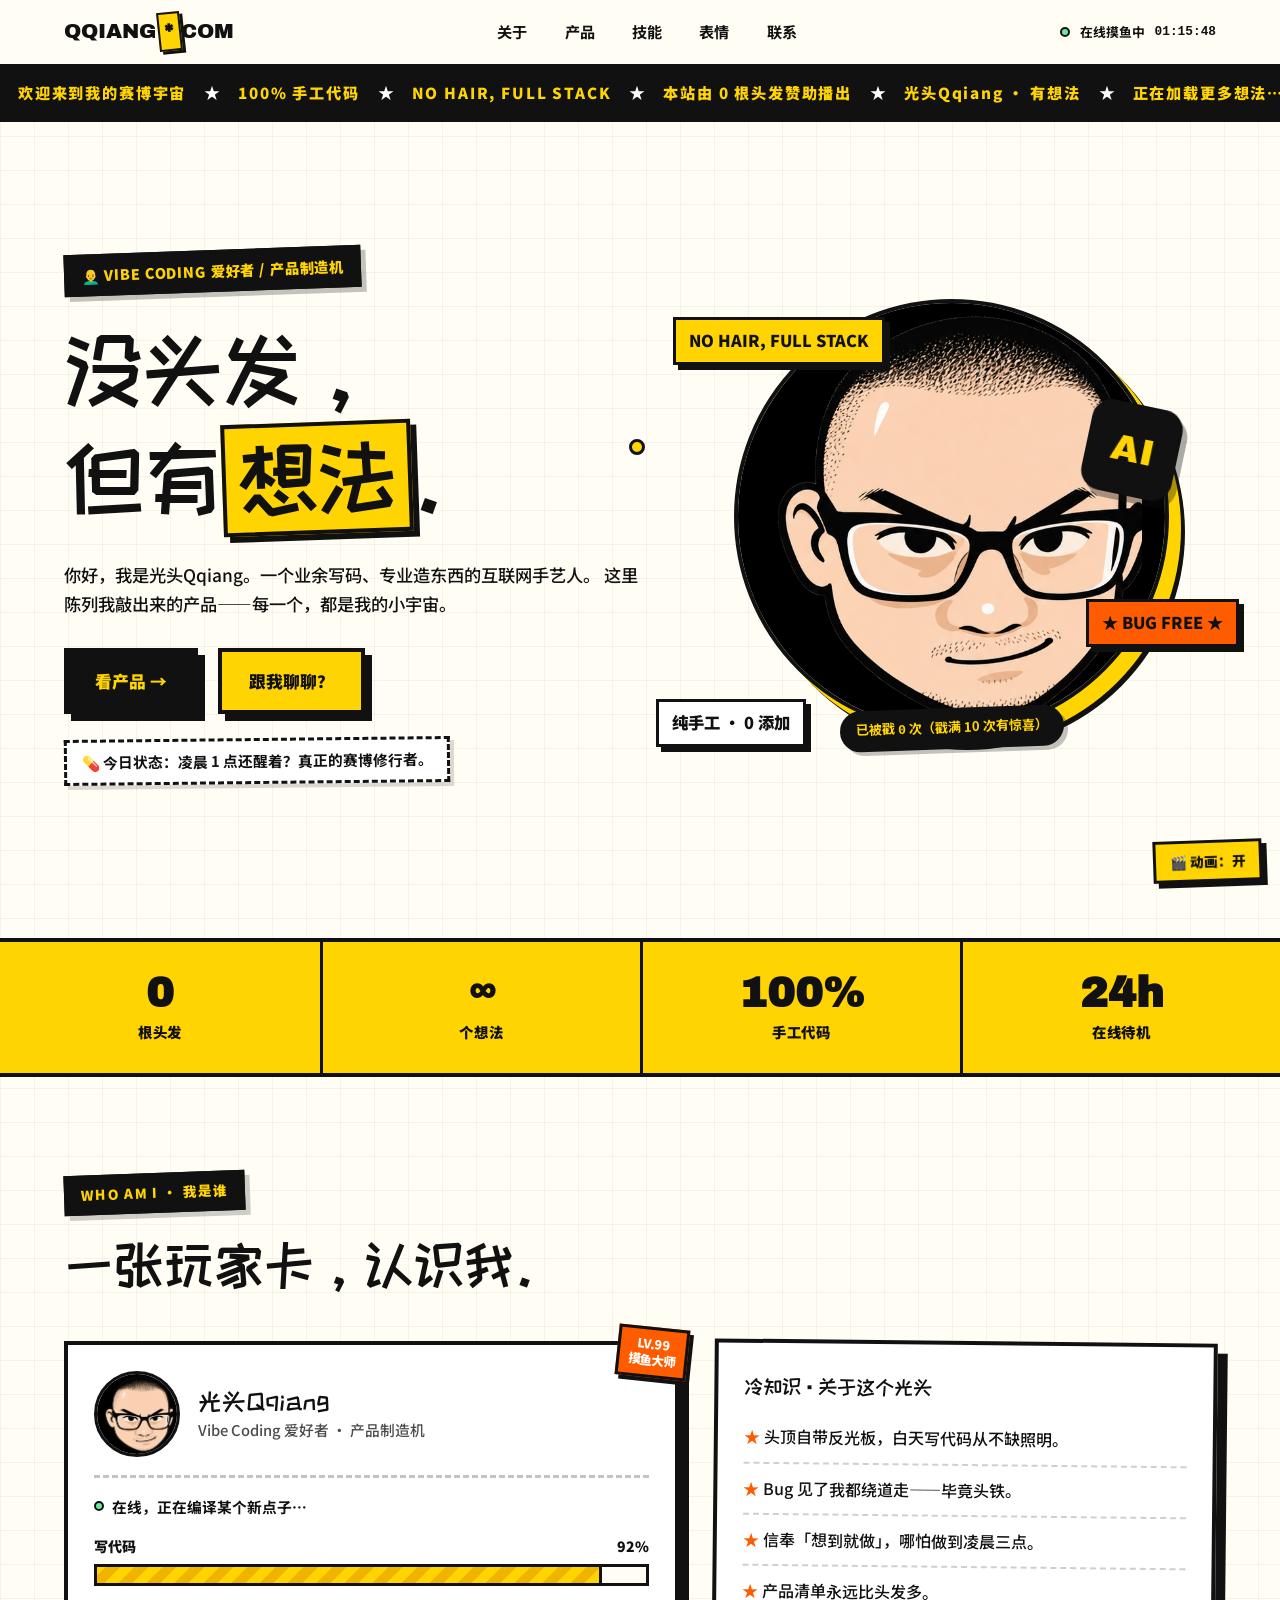
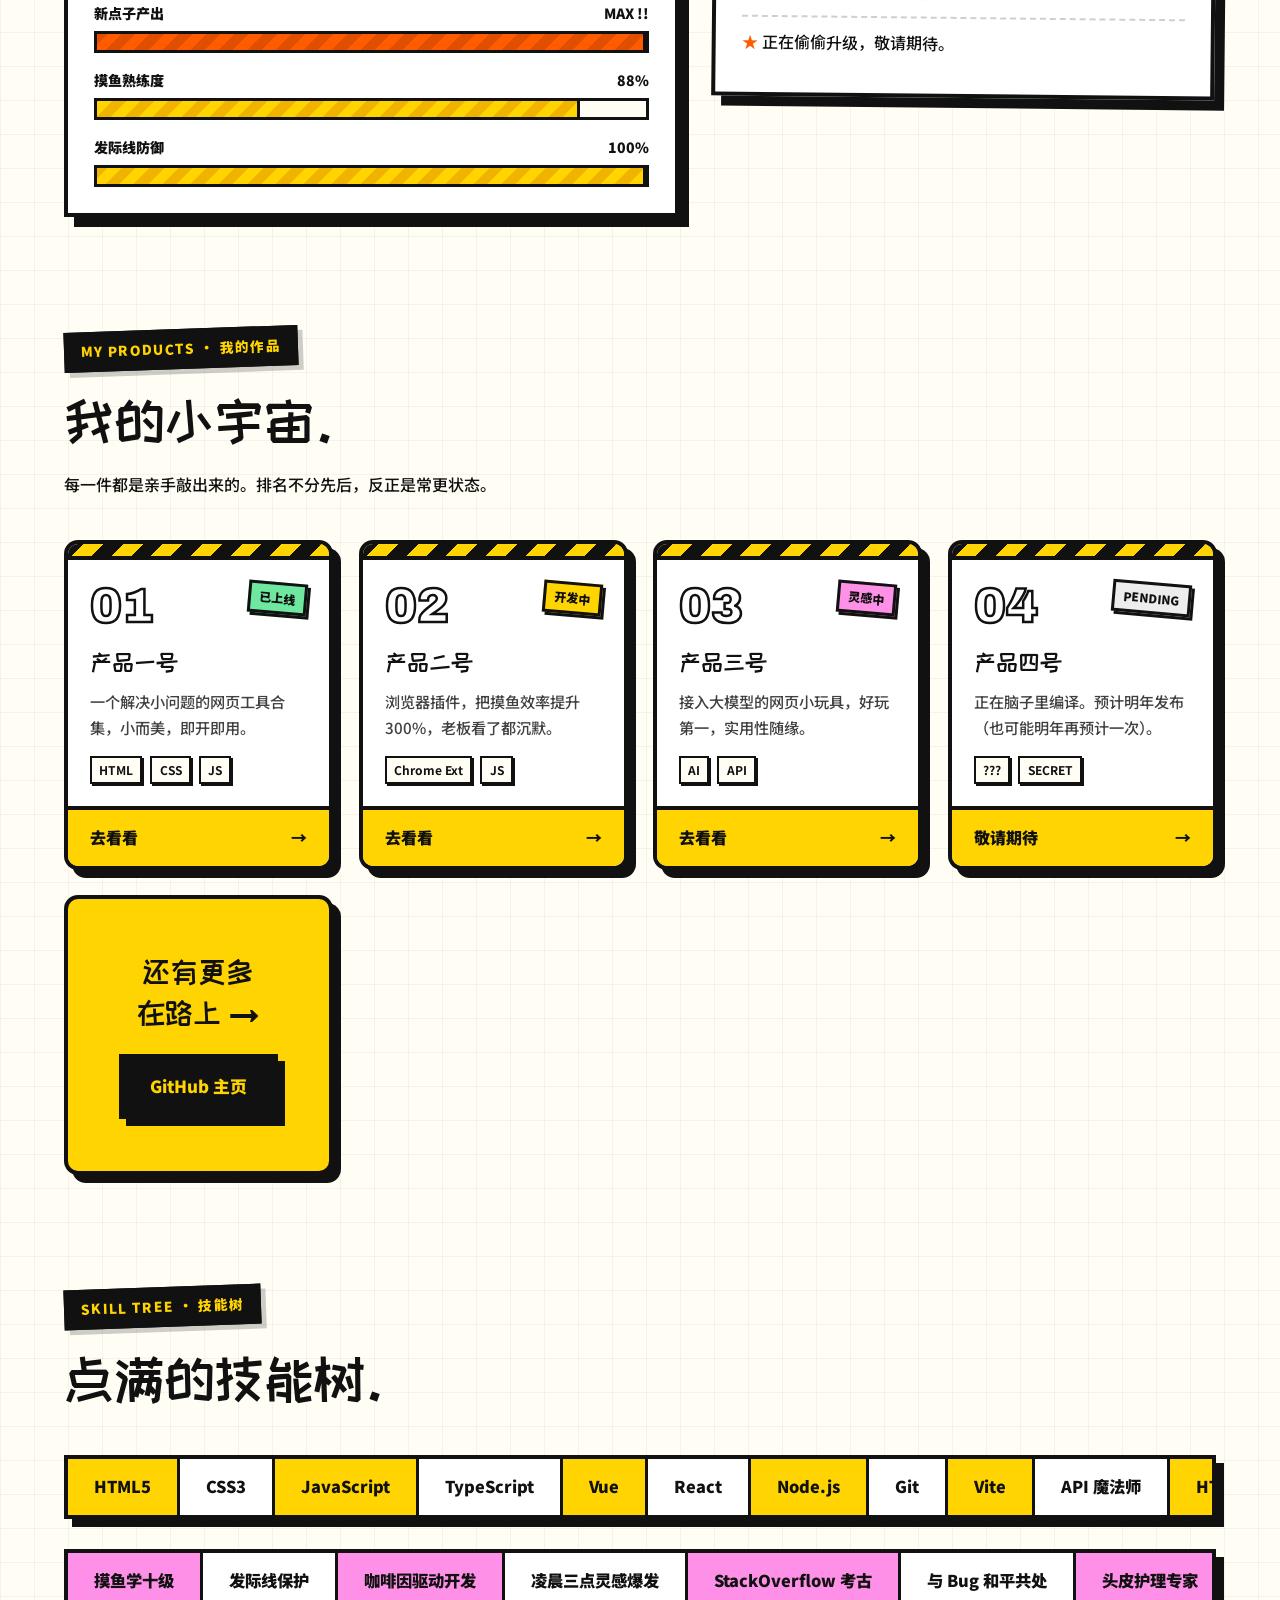
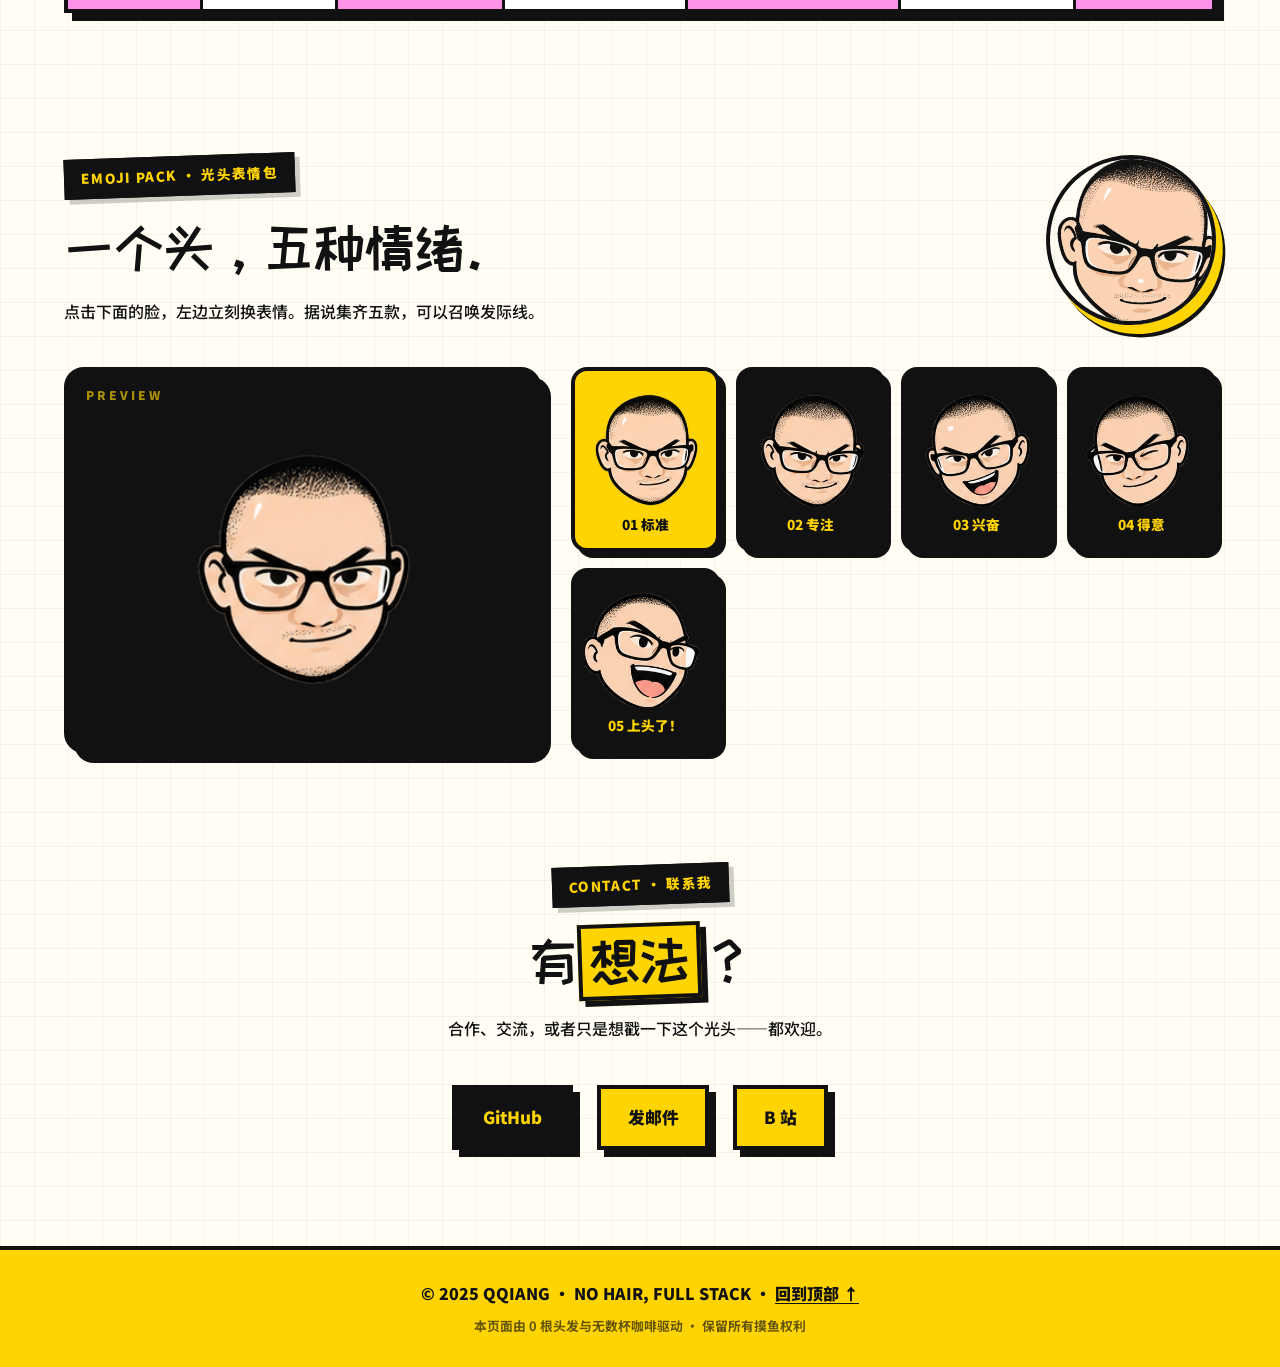
==== index.html @ b1687f71 "🎙️ 跟上时代：Web coding → Vibe coding" ====
<!DOCTYPE html>
<html lang="zh-CN">
<head>
  <meta charset="UTF-8">
  <meta name="viewport" content="width=device-width, initial-scale=1.0">
  <title>QQIANG.COM — 没头发，但有想法。</title>
  <meta name="description" content="Qqiang 的个人网站：一个 Vibe coding 爱好者的产品小宇宙。NO HAIR, FULL STACK.">
  <link rel="icon" type="image/png" href="assets/favicon.png">
  <link rel="apple-touch-icon" href="assets/apple-touch-icon.png">
  <link rel="preconnect" href="https://fonts.googleapis.com">
  <link rel="preconnect" href="https://fonts.gstatic.com" crossorigin>
  <link href="https://fonts.googleapis.com/css2?family=Archivo+Black&family=Noto+Sans+SC:wght@400;500;700;900&family=ZCOOL+KuaiLe&display=swap" rel="stylesheet">
  <link rel="stylesheet" href="style.css">
</head>
<body>

  <!-- 自定义光标 -->
  <div id="cursor" aria-hidden="true"></div>

  <!-- 顶部导航 -->
  <header class="nav">
    <div class="nav-inner">
      <a class="logo" href="#top">QQIANG<b>*</b>COM</a>
      <nav class="nav-links">
        <a href="#about">关于</a>
        <a href="#work">产品</a>
        <a href="#skills">技能</a>
        <a href="#emoji">表情</a>
        <a href="#contact">联系</a>
      </nav>
      <div class="status">
        <span class="dot"></span>
        <span class="txt">在线摸鱼中</span>
        <span id="clock">00:00:00</span>
      </div>
    </div>
  </header>

  <!-- 跑马灯 -->
  <div class="ticker" aria-hidden="true">
    <div class="ticker-track">
      <div class="ticker-group">
        <span>欢迎来到我的赛博宇宙</span><em>★</em>
        <span>100% 手工代码</span><em>★</em>
        <span>NO HAIR, FULL STACK</span><em>★</em>
        <span>本站由 0 根头发赞助播出</span><em>★</em>
        <span>光头Qqiang · 有想法</span><em>★</em>
        <span>正在加载更多想法…</span><em>★</em>
      </div>
      <div class="ticker-group">
        <span>欢迎来到我的赛博宇宙</span><em>★</em>
        <span>100% 手工代码</span><em>★</em>
        <span>NO HAIR, FULL STACK</span><em>★</em>
        <span>本站由 0 根头发赞助播出</span><em>★</em>
        <span>光头Qqiang · 有想法</span><em>★</em>
        <span>正在加载更多想法…</span><em>★</em>
      </div>
    </div>
  </div>

  <main id="top">

    <!-- ============ HERO ============ -->
    <section class="hero">
      <div class="hero-left">
        <span class="kicker reveal">👨‍🦲 VIBE CODING 爱好者 / 产品制造机</span>
        <h1 class="reveal" data-d=".06s">没头发，<br>但有<span class="hl">想法</span>。</h1>
        <p class="hero-sub reveal" data-d=".12s">
          你好，我是光头Qqiang。一个业余写码、专业造东西的互联网手艺人。
          这里陈列我敲出来的产品——每一个，都是我的小宇宙。
        </p>
        <div class="hero-cta reveal" data-d=".18s">
          <a class="btn dark" href="#work">看产品 →</a>
          <a class="btn" href="#contact">跟我聊聊？</a>
        </div>
        <p class="greeting reveal" data-d=".24s" id="greeting">💊 今日状态：加载中…</p>
      </div>

      <div class="hero-right reveal" data-d=".1s">
        <div class="head-zone" id="headZone">
          <div class="head-phy" id="headPhy">
            <img id="headImg" class="head-img" src="assets/head-hard-circle.png" alt="我的光头头像">
          </div>
          <div class="ai-badge" id="aiBadge">AI</div>
          <span class="sticker s1">NO HAIR, FULL STACK</span>
          <span class="sticker s2">★ BUG FREE ★</span>
          <span class="sticker s3">纯手工 · 0 添加</span>
          <span class="head-count">已被戳 <b id="headCounter">0</b> 次（戳满 10 次有惊喜）</span>
        </div>
      </div>
    </section>

    <!-- 数据条 -->
    <section class="stats-strip reveal">
      <div class="stat"><b>0</b><span>根头发</span></div>
      <div class="stat"><b>∞</b><span>个想法</span></div>
      <div class="stat"><b>100%</b><span>手工代码</span></div>
      <div class="stat"><b>24h</b><span>在线待机</span></div>
    </section>

    <!-- ============ 关于我 ============ -->
    <section id="about" class="sec">
      <div class="sec-head">
        <span class="sec-tag reveal">WHO AM I · 我是谁</span>
        <h2 class="reveal" data-d=".06s">一张玩家卡，认识我。</h2>
      </div>
      <div class="about-grid">
        <div class="player-card reveal">
          <div class="pc-top">
            <img class="pc-avatar" src="assets/head-hard-circle.png" alt="Qqiang 的头像">
            <div class="pc-info">
              <h3>光头Qqiang</h3>
              <p>Vibe Coding 爱好者 · 产品制造机</p>
            </div>
            <span class="lv-sticker">LV.99<br>摸鱼大师</span>
          </div>
          <p class="pc-status"><span class="dot"></span> 在线，正在编译某个新点子…</p>
          <div class="stat-bars">
            <div class="bar">
              <div class="bar-top"><span>写代码</span><span>92%</span></div>
              <div class="bar-track"><div class="bar-fill" style="--w:92%"></div></div>
            </div>
            <div class="bar">
              <div class="bar-top"><span>新点子产出</span><span>MAX !!</span></div>
              <div class="bar-track"><div class="bar-fill max" style="--w:100%"></div></div>
            </div>
            <div class="bar">
              <div class="bar-top"><span>摸鱼熟练度</span><span>88%</span></div>
              <div class="bar-track"><div class="bar-fill" style="--w:88%"></div></div>
            </div>
            <div class="bar">
              <div class="bar-top"><span>发际线防御</span><span>100%</span></div>
              <div class="bar-track"><div class="bar-fill" style="--w:100%"></div></div>
            </div>
          </div>
        </div>

        <div class="facts-box reveal" data-d=".1s">
          <h3>冷知识 · 关于这个光头</h3>
          <ul class="facts">
            <li>头顶自带反光板，白天写代码从不缺照明。</li>
            <li>Bug 见了我都绕道走——毕竟头铁。</li>
            <li>信奉「想到就做」，哪怕做到凌晨三点。</li>
            <li>产品清单永远比头发多。</li>
            <li>正在偷偷升级，敬请期待。</li>
          </ul>
        </div>
      </div>
    </section>

    <!-- ============ 我的产品 ============ -->
    <section id="work" class="sec">
      <div class="sec-head">
        <span class="sec-tag reveal">MY PRODUCTS · 我的作品</span>
        <h2 class="reveal" data-d=".06s">我的小宇宙。</h2>
        <p class="sec-sub reveal" data-d=".12s">每一件都是亲手敲出来的。排名不分先后，反正是常更状态。</p>
      </div>

      <!-- ✏️ 下面的卡片改成你自己的产品：标题 / 描述 / 标签 / 状态 / 链接 -->
      <div class="work-grid reveal" data-d=".05s">
        <article class="card tilt">
          <div class="card-stripes"></div>
          <div class="card-body">
            <div class="card-num">01</div>
            <span class="pill live">已上线</span>
            <h3>产品一号</h3>
            <p>一个解决小问题的网页工具合集，小而美，即开即用。</p>
            <div class="card-tags"><span>HTML</span><span>CSS</span><span>JS</span></div>
          </div>
          <a class="card-link" href="#" target="_blank" rel="noopener">去看看 <i>→</i></a>
        </article>

        <article class="card tilt">
          <div class="card-stripes"></div>
          <div class="card-body">
            <div class="card-num">02</div>
            <span class="pill wip">开发中</span>
            <h3>产品二号</h3>
            <p>浏览器插件，把摸鱼效率提升 300%，老板看了都沉默。</p>
            <div class="card-tags"><span>Chrome Ext</span><span>JS</span></div>
          </div>
          <a class="card-link" href="#" target="_blank" rel="noopener">去看看 <i>→</i></a>
        </article>

        <article class="card tilt">
          <div class="card-stripes"></div>
          <div class="card-body">
            <div class="card-num">03</div>
            <span class="pill idea">灵感中</span>
            <h3>产品三号</h3>
            <p>接入大模型的网页小玩具，好玩第一，实用性随缘。</p>
            <div class="card-tags"><span>AI</span><span>API</span></div>
          </div>
          <a class="card-link" href="#" target="_blank" rel="noopener">去看看 <i>→</i></a>
        </article>

        <article class="card tilt">
          <div class="card-stripes"></div>
          <div class="card-body">
            <div class="card-num">04</div>
            <span class="pill pending">PENDING</span>
            <h3>产品四号</h3>
            <p>正在脑子里编译。预计明年发布（也可能明年再预计一次）。</p>
            <div class="card-tags"><span>???</span><span>SECRET</span></div>
          </div>
          <a class="card-link" href="#" target="_blank" rel="noopener">敬请期待 <i>→</i></a>
        </article>

        <article class="card ghost-card">
          <p class="gc-big">还有更多<br>在路上 →</p>
          <a class="btn dark" href="https://github.com/Qqiang1206" target="_blank" rel="noopener">GitHub 主页</a>
        </article>
      </div>
    </section>

    <!-- ============ 技能 ============ -->
    <section id="skills" class="sec">
      <div class="sec-head">
        <span class="sec-tag reveal">SKILL TREE · 技能树</span>
        <h2 class="reveal" data-d=".06s">点满的技能树。</h2>
      </div>

      <div class="mrow reveal" data-d=".05s">
        <div class="m-track">
          <div class="m-group">
            <span class="chip">HTML5</span><span class="chip">CSS3</span><span class="chip">JavaScript</span><span class="chip">TypeScript</span><span class="chip">Vue</span><span class="chip">React</span><span class="chip">Node.js</span><span class="chip">Git</span><span class="chip">Vite</span><span class="chip">API 魔法师</span>
          </div>
          <div class="m-group">
            <span class="chip">HTML5</span><span class="chip">CSS3</span><span class="chip">JavaScript</span><span class="chip">TypeScript</span><span class="chip">Vue</span><span class="chip">React</span><span class="chip">Node.js</span><span class="chip">Git</span><span class="chip">Vite</span><span class="chip">API 魔法师</span>
          </div>
        </div>
      </div>

      <div class="mrow alt reveal" data-d=".1s">
        <div class="m-track rev">
          <div class="m-group">
            <span class="chip">摸鱼学十级</span><span class="chip">发际线保护</span><span class="chip">咖啡因驱动开发</span><span class="chip">凌晨三点灵感爆发</span><span class="chip">StackOverflow 考古</span><span class="chip">与 Bug 和平共处</span><span class="chip">头皮护理专家</span>
          </div>
          <div class="m-group">
            <span class="chip">摸鱼学十级</span><span class="chip">发际线保护</span><span class="chip">咖啡因驱动开发</span><span class="chip">凌晨三点灵感爆发</span><span class="chip">StackOverflow 考古</span><span class="chip">与 Bug 和平共处</span><span class="chip">头皮护理专家</span>
          </div>
        </div>
      </div>
    </section>

    <!-- ============ 光头表情包 ============ -->
    <section id="emoji" class="sec">
      <div class="sec-head emoji-head">
        <div>
          <span class="sec-tag reveal">EMOJI PACK · 光头表情包</span>
          <h2 class="reveal" data-d=".06s">一个头，五种情绪。</h2>
          <p class="sec-sub reveal" data-d=".12s">点击下面的脸，左边立刻换表情。据说集齐五款，可以召唤发际线。</p>
        </div>
        <img class="emoji-stamp reveal" data-d=".1s" src="assets/head-hard.png" alt="光头Qqiang · 硬核模式">
      </div>
      <div class="emoji-stage reveal" data-d=".08s">
        <div class="emoji-preview">
          <img id="emojiPreview" src="assets/face-01.png" alt="当前表情：标准">
        </div>
        <div class="emoji-grid">
          <button class="emoji-btn active" type="button" data-name="标准"><img src="assets/face-01.png" alt="标准"><span>01 标准</span></button>
          <button class="emoji-btn" type="button" data-name="专注"><img src="assets/face-02.png" alt="专注"><span>02 专注</span></button>
          <button class="emoji-btn" type="button" data-name="兴奋"><img src="assets/face-03.png" alt="兴奋"><span>03 兴奋</span></button>
          <button class="emoji-btn" type="button" data-name="得意"><img src="assets/face-04.png" alt="得意"><span>04 得意</span></button>
          <button class="emoji-btn" type="button" data-name="上头了！"><img src="assets/face-05.png" alt="上头了！"><span>05 上头了！</span></button>
        </div>
      </div>
    </section>

    <!-- ============ 联系 ============ -->
    <section id="contact" class="sec contact">
      <div class="sec-head center">
        <span class="sec-tag reveal">CONTACT · 联系我</span>
        <h2 class="giant reveal" data-d=".06s">有<span class="hl">想法</span>？</h2>
        <p class="sec-sub reveal" data-d=".12s">合作、交流，或者只是想戳一下这个光头——都欢迎。</p>
      </div>
      <div class="cta-row reveal" data-d=".18s">
        <!-- ✏️ 换成你自己的链接 -->
        <a class="btn dark" href="https://github.com/Qqiang1206" target="_blank" rel="noopener">GitHub</a>
        <a class="btn" href="mailto:290329033@qq.com?subject=你好呀%EF%BC%8C%E4%BB%8E%E4%BD%A0%E7%BD%91%E7%AB%99%E6%9D%A5%E7%9A%84">发邮件</a>
        <a class="btn" href="https://space.bilibili.com/640872235" target="_blank" rel="noopener">B 站</a>
      </div>
    </section>

  </main>

  <footer class="foot">
    <p>© 2025 QQIANG · NO HAIR, FULL STACK · <a href="#top">回到顶部 ↑</a></p>
    <p class="foot-sub">本页面由 0 根头发与无数杯咖啡驱动 · 保留所有摸鱼权利</p>
  </footer>

  <!-- 动画开关 -->
  <button id="motionToggle" class="motion-toggle" type="button" aria-pressed="true">🎬 动画：开</button>

  <div id="toast" role="status" aria-live="polite"></div>
  <canvas id="confetti" aria-hidden="true"></canvas>

  <script src="script.js"></script>
</body>
</html>
---- style.css ----
/* ============================================================
   QQIANG.COM — 光头造物主 · 个人网站
   风格：新粗野主义 (Neo-Brutalism) × 贴纸涂鸦
   主色：贴纸黄 + 墨黑，点缀橙/蓝/粉
   ============================================================ */

/* ---------- 设计变量 ---------- */
:root {
  --yellow: #FFD400;
  --ink:    #111111;
  --paper:  #FFFDF4;
  --orange: #FF5C00;
  --blue:   #2D6BFF;
  --pink:   #FF90E8;
  --green:  #6EE7A0;
  --display: 'ZCOOL KuaiLe', 'Archivo Black', 'Noto Sans SC', sans-serif;
  --body:    'Noto Sans SC', system-ui, -apple-system, 'PingFang SC', sans-serif;
  --mono:    'Courier New', ui-monospace, monospace;
}

* { margin: 0; padding: 0; box-sizing: border-box; }

html { scroll-behavior: smooth; scroll-padding-top: 90px; }

body {
  font-family: var(--body);
  color: var(--ink);
  background-color: var(--paper);
  /* 方格纸背景 */
  background-image:
    linear-gradient(rgba(17, 17, 17, .045) 1px, transparent 1px),
    linear-gradient(90deg, rgba(17, 17, 17, .045) 1px, transparent 1px);
  background-size: 34px 34px;
  overflow-x: hidden;
  line-height: 1.7;
  padding-top: 68px; /* 给固定导航留位置 */
}

::selection { background: var(--yellow); color: var(--ink); }

::-webkit-scrollbar { width: 13px; }
::-webkit-scrollbar-track { background: var(--paper); border-left: 3px solid var(--ink); }
::-webkit-scrollbar-thumb { background: var(--ink); border: 3px solid var(--paper); }

img { max-width: 100%; display: block; user-select: none; -webkit-user-drag: none; }
a { color: inherit; }

/* ---------- 自定义光标 ---------- */
html.has-cursor, html.has-cursor a, html.has-cursor button { cursor: none; }
#cursor {
  position: fixed; top: 0; left: 0;
  width: 16px; height: 16px;
  margin: -11px 0 0 -11px;
  background: var(--yellow);
  border: 3px solid var(--ink);
  border-radius: 50%;
  pointer-events: none;
  z-index: 9999;
  display: none;
}
html.has-cursor #cursor { display: block; }

/* ---------- 顶部导航 ---------- */
.nav {
  position: fixed; top: 0; left: 0; right: 0;
  z-index: 100;
  background: var(--paper);
  border-bottom: 4px solid var(--ink);
}
.nav-inner {
  max-width: 1200px; margin: 0 auto;
  height: 64px; padding: 0 24px;
  display: flex; align-items: center; justify-content: space-between; gap: 16px;
}
.logo {
  font-family: 'Archivo Black';
  font-size: 1.3rem;
  text-decoration: none;
  white-space: nowrap;
}
.logo b {
  display: inline-block;
  background: var(--yellow);
  border: 2.5px solid var(--ink);
  box-shadow: 3px 3px 0 var(--ink);
  padding: 0 .18em;
  rotate: -6deg;
  margin-left: 2px;
}
.nav-links { display: flex; gap: 4px; }
.nav-links a {
  font-weight: 700; font-size: .95rem;
  text-decoration: none;
  padding: .45em .9em;
  border: 3px solid transparent;
  transition: .15s;
}
.nav-links a:hover {
  background: var(--yellow);
  border-color: var(--ink);
  box-shadow: 4px 4px 0 var(--ink);
  translate: -2px -2px;
}
.status {
  display: flex; align-items: center; gap: 10px;
  font-size: .8rem; font-weight: 700; white-space: nowrap;
}
.dot {
  width: 10px; height: 10px; border-radius: 50%;
  background: var(--green);
  border: 2px solid var(--ink);
  animation: pulse 1.6s infinite;
  flex: none;
}
@keyframes pulse {
  50% { transform: scale(1.35); box-shadow: 0 0 0 4px rgba(110, 231, 160, .35); }
}
#clock { font-family: var(--mono); font-weight: 700; }

/* ---------- 跑马灯 ---------- */
.ticker {
  background: var(--ink);
  border-bottom: 4px solid var(--ink);
  overflow: hidden;
}
.ticker-track { display: flex; width: max-content; animation: scrollx 26s linear infinite; }
.ticker:hover .ticker-track { animation-play-state: paused; }
.ticker-group { display: flex; align-items: center; white-space: nowrap; }
.ticker-group span {
  color: var(--yellow);
  font-weight: 900; font-size: .95rem;
  letter-spacing: .12em;
  padding: 12px 18px;
}
.ticker-group em { color: #fff; font-style: normal; }
@keyframes scrollx { to { transform: translateX(-50%); } }

/* ---------- HERO ---------- */
.hero {
  max-width: 1200px; margin: 0 auto;
  padding: 60px 24px 30px;
  display: grid; grid-template-columns: 1.05fr .95fr;
  gap: 40px; align-items: center;
  min-height: calc(100vh - 140px);
}
.kicker {
  display: inline-block;
  background: var(--ink); color: var(--yellow);
  border: 3px solid var(--ink);
  box-shadow: 5px 5px 0 rgba(17, 17, 17, .25);
  padding: .4em 1em;
  font-weight: 900; font-size: .9rem;
  letter-spacing: .06em;
  rotate: -2deg;
}
.hero h1 {
  font-family: var(--display);
  font-weight: 400;
  font-size: clamp(2.9rem, 7.5vw, 5.4rem);
  line-height: 1.2;
  margin: 26px 0 0;
}
.hl {
  display: inline-block;
  background: var(--yellow);
  border: 4px solid var(--ink);
  box-shadow: 6px 6px 0 var(--ink);
  padding: 0 .14em;
  rotate: -2deg;
}
.hero-sub {
  max-width: 34em;
  margin: 26px 0 30px;
  font-size: 1.08rem;
  font-weight: 500;
}
.hero-cta { display: flex; gap: 20px; flex-wrap: wrap; }
.greeting {
  display: inline-block;
  margin-top: 24px;
  background: #fff;
  border: 3px dashed var(--ink);
  box-shadow: 4px 4px 0 rgba(17, 17, 17, .15);
  padding: .5em 1em;
  font-weight: 700; font-size: .92rem;
  rotate: -.6deg;
}

/* ---------- 按钮 ---------- */
.btn {
  display: inline-flex; align-items: center; gap: .5em;
  font-weight: 900; font-size: 1.05rem;
  padding: .85em 1.6em;
  border: 4px solid var(--ink);
  box-shadow: 7px 7px 0 var(--ink);
  background: var(--yellow); color: var(--ink);
  text-decoration: none;
  transition: .15s;
}
.btn:hover  { translate: -3px -3px; box-shadow: 10px 10px 0 var(--ink); }
.btn:active { translate: 4px 4px;   box-shadow: 2px 2px 0 var(--ink); }
.btn.dark   { background: var(--ink); color: var(--yellow); }

/* ---------- 光头舞台 ---------- */
.hero-right { display: flex; justify-content: center; }
.head-zone {
  position: relative;
  width: clamp(280px, 34vw, 440px);
  margin: 0 auto;
  touch-action: none;
  cursor: grab;
}
.head-zone:active { cursor: grabbing; }
.head-phy { will-change: transform; z-index: 1; }
.head-img {
  width: 100%;
  border-radius: 50%;
  border: 4px solid var(--ink);
  background: #111;
  box-shadow: 12px 12px 0 var(--yellow), 16px 16px 0 var(--ink);
}
.head-img.squash { animation: squash .35s cubic-bezier(.3, 1.6, .4, 1); }
@keyframes squash {
  30% { transform: scale(1.07, .93); }
  60% { transform: scale(.97, 1.04); }
}
.ai-badge {
  position: absolute; top: 24%; right: -2%;
  width: clamp(60px, 9vw, 92px);
  aspect-ratio: 1;
  background: var(--ink); color: var(--yellow);
  border: 3px solid var(--ink);
  border-radius: 22%;
  box-shadow: 6px 6px 0 rgba(17, 17, 17, .35);
  display: grid; place-items: center;
  font-family: 'Archivo Black';
  font-size: clamp(1.5rem, 3vw, 2.3rem);
  rotate: 12deg;
  z-index: 3;
  animation: bob 4s ease-in-out infinite;
}
.ai-badge.pop { animation: pop .5s cubic-bezier(.3, 1.6, .4, 1); }
@keyframes bob { 50% { translate: 0 -10px; } }
@keyframes pop {
  35% { scale: 1.5; rotate: 2deg; }
  70% { scale: .92; }
}
.sticker {
  position: absolute;
  background: var(--yellow); color: var(--ink);
  border: 3px solid var(--ink);
  box-shadow: 5px 5px 0 var(--ink);
  padding: .45em .8em;
  font-weight: 900;
  font-size: clamp(.8rem, 1.4vw, 1.02rem);
  white-space: nowrap;
  z-index: 2;
  animation: float 5.5s ease-in-out infinite;
}
@keyframes float {
  50% { transform: translateY(-12px) rotate(var(--r, 0deg)); }
}
.s1 { --r: -8deg; top: 4%;  left: -14%; }
.s2 { --r: 7deg;  bottom: 20%; right: -16%; background: var(--orange); animation-duration: 6.5s; animation-delay: .4s; }
.s3 { --r: -5deg; bottom: -3%; left: -18%; background: #fff;      animation-duration: 7.5s; animation-delay: .9s; }
.sticker, .ai-badge { transform-origin: center; }
.head-count {
  position: absolute; left: 50%; bottom: -14px;
  translate: -50% 0;
  rotate: -2deg;
  background: var(--ink); color: var(--yellow);
  border: 3px solid var(--ink);
  box-shadow: 4px 4px 0 rgba(17, 17, 17, .25);
  padding: .4em 1em;
  border-radius: 999px;
  font-weight: 700; font-size: .82rem;
  white-space: nowrap;
  z-index: 4;
}
.head-count b { font-family: var(--mono); }

/* ---------- 数据条 ---------- */
.stats-strip {
  display: grid; grid-template-columns: repeat(4, 1fr);
  background: var(--yellow);
  border-top: 4px solid var(--ink);
  border-bottom: 4px solid var(--ink);
  margin-top: 56px;
}
.stat { padding: 28px 12px; text-align: center; border-left: 3px solid var(--ink); }
.stat:first-child { border-left: none; }
.stat b {
  display: block;
  font-family: 'Archivo Black';
  font-size: clamp(1.8rem, 3.5vw, 2.6rem);
  line-height: 1.15;
}
.stat span { font-weight: 900; font-size: .9rem; letter-spacing: .06em; }

/* ---------- 通用 Section ---------- */
.sec { max-width: 1200px; margin: 0 auto; padding: 96px 24px 16px; }
.sec-head { margin-bottom: 42px; }
.sec-head.center { text-align: center; }
.sec-head h2 {
  font-family: var(--display);
  font-weight: 400;
  font-size: clamp(2.2rem, 4.5vw, 3.4rem);
  line-height: 1.25;
  margin-top: 18px;
}
.sec-tag {
  display: inline-block;
  background: var(--ink); color: var(--yellow);
  border: 3px solid var(--ink);
  box-shadow: 5px 5px 0 rgba(17, 17, 17, .2);
  padding: .4em 1em;
  font-weight: 900; font-size: .85rem;
  letter-spacing: .1em;
  rotate: -2deg;
}
.sec-sub {
  margin-top: 16px;
  font-weight: 500;
  opacity: .75;
  max-width: 40em;
}
.center .sec-sub { margin-inline: auto; }

/* ---------- 关于我 ---------- */
.about-grid {
  display: grid; grid-template-columns: 1.1fr .9fr;
  gap: 34px; align-items: start;
}
.player-card {
  position: relative;
  background: #fff;
  border: 4px solid var(--ink);
  box-shadow: 10px 10px 0 var(--ink);
  padding: 26px;
}
.pc-top {
  display: flex; gap: 18px; align-items: center;
  padding-bottom: 18px;
  border-bottom: 3px dashed rgba(17, 17, 17, .25);
}
.pc-avatar {
  width: 86px; height: 86px;
  border-radius: 50%;
  border: 3px solid var(--ink);
  background: #111;
  flex: none;
}
.pc-info h3 { font-family: var(--display); font-weight: 400; font-size: 1.6rem; line-height: 1.2; }
.pc-info p  { font-weight: 500; opacity: .75; font-size: .92rem; }
.lv-sticker {
  position: absolute; top: -18px; right: -14px;
  background: var(--orange); color: #fff;
  border: 3px solid var(--ink);
  box-shadow: 4px 4px 0 var(--ink);
  padding: .5em .7em;
  font-weight: 900; font-size: .78rem;
  text-align: center; line-height: 1.3;
  rotate: 6deg;
}
.pc-status {
  display: flex; align-items: center; gap: 8px;
  font-weight: 700; font-size: .92rem;
  margin: 16px 0 8px;
}
.stat-bars .bar { margin-top: 16px; }
.bar-top {
  display: flex; justify-content: space-between;
  font-weight: 900; font-size: .88rem;
  margin-bottom: 5px;
}
.bar-track {
  height: 22px;
  border: 3px solid var(--ink);
  background: var(--paper);
}
.bar-fill {
  height: 100%;
  width: var(--w, 0%);
  background: repeating-linear-gradient(-45deg, var(--yellow) 0 10px, #f0b400 10px 20px);
  border-right: 3px solid var(--ink);
}
.bar-fill.max { background: repeating-linear-gradient(-45deg, var(--orange) 0 10px, #e04e00 10px 20px); }

.facts-box {
  background: #fff;
  border: 4px solid var(--ink);
  box-shadow: 10px 10px 0 var(--ink);
  padding: 26px;
  rotate: .6deg;
}
.facts-box h3 { font-family: var(--display); font-weight: 400; font-size: 1.3rem; margin-bottom: 8px; }
.facts { list-style: none; }
.facts li {
  padding: 11px 0;
  border-bottom: 2px dashed rgba(17, 17, 17, .2);
  font-weight: 500;
}
.facts li:last-child { border-bottom: none; }
.facts li::before { content: '★ '; color: var(--orange); font-weight: 900; }

/* ---------- 产品卡片 ---------- */
.work-grid {
  display: grid;
  grid-template-columns: repeat(auto-fit, minmax(250px, 1fr));
  gap: 26px;
}
.card {
  position: relative;
  display: flex; flex-direction: column;
  background: #fff;
  border: 4px solid var(--ink);
  border-radius: 14px;
  overflow: hidden;
  box-shadow: 8px 8px 0 var(--ink);
  transform: perspective(900px) rotateX(var(--rx, 0deg)) rotateY(var(--ry, 0deg));
  transition: transform .18s ease, box-shadow .18s ease;
}
.card:hover {
  transform: perspective(900px) rotateX(var(--rx, 0deg)) rotateY(var(--ry, 0deg)) translate(-5px, -5px);
  box-shadow: 13px 13px 0 var(--ink);
}
.card-stripes {
  height: 16px; flex: none;
  background: repeating-linear-gradient(-45deg, var(--yellow) 0 14px, var(--ink) 14px 28px);
  border-bottom: 4px solid var(--ink);
}
.card-body { padding: 22px; position: relative; flex: 1; }
.card-num {
  font-family: 'Archivo Black';
  font-size: 3rem; line-height: 1;
  color: transparent;
  -webkit-text-stroke: 2.5px var(--ink);
}
.pill {
  position: absolute; top: 22px; right: 22px;
  border: 3px solid var(--ink);
  box-shadow: 3px 3px 0 var(--ink);
  background: var(--green);
  padding: .25em .7em;
  font-size: .75rem; font-weight: 900;
  rotate: 5deg;
}
.pill.wip     { background: var(--yellow); }
.pill.idea    { background: var(--pink); }
.pill.pending { background: #EDEDED; }
.card h3 { font-family: var(--display); font-weight: 400; font-size: 1.5rem; margin: 12px 0 6px; }
.card-body > p { font-size: .95rem; font-weight: 500; opacity: .8; }
.card-tags { display: flex; gap: 8px; flex-wrap: wrap; margin-top: 16px; }
.card-tags span {
  font-size: .75rem; font-weight: 700;
  border: 2.5px solid var(--ink);
  box-shadow: 2px 2px 0 var(--ink);
  background: var(--paper);
  padding: .15em .6em;
}
.card-link {
  display: flex; justify-content: space-between; align-items: center;
  padding: 14px 22px;
  border-top: 4px solid var(--ink);
  background: var(--yellow);
  font-weight: 900;
  text-decoration: none;
  transition: .15s;
}
.card-link:hover { background: var(--ink); color: var(--yellow); }
.card-link i { font-style: normal; transition: translate .15s; }
.card-link:hover i { translate: 4px 0; }

/* 卡片入场（配合 .work-grid.in） */
@keyframes cardIn { from { opacity: 0; transform: translateY(30px); } }
.work-grid.in .card { animation: cardIn .55s cubic-bezier(.2, .7, .2, 1) backwards; }
.work-grid.in .card:nth-child(2) { animation-delay: .08s; }
.work-grid.in .card:nth-child(3) { animation-delay: .16s; }
.work-grid.in .card:nth-child(4) { animation-delay: .24s; }
.work-grid.in .card:nth-child(5) { animation-delay: .32s; }

.ghost-card {
  background: var(--yellow);
  align-items: center; justify-content: center;
  text-align: center;
  gap: 20px;
  padding: 40px 22px;
  min-height: 280px;
}
.gc-big { font-family: var(--display); font-weight: 400; font-size: 1.9rem; line-height: 1.35; }

/* ---------- 技能跑马灯 ---------- */
.mrow {
  border: 4px solid var(--ink);
  background: #fff;
  box-shadow: 8px 8px 0 var(--ink);
  overflow: hidden;
  margin: 30px 0;
}
.m-track { display: flex; width: max-content; animation: scrollx 32s linear infinite; }
.m-track.rev { animation-direction: reverse; }
.mrow:hover .m-track { animation-play-state: paused; }
.m-group { display: flex; }
.chip {
  padding: 14px 26px;
  font-weight: 900; font-size: 1.02rem;
  border-right: 3px solid var(--ink);
  white-space: nowrap;
}
.mrow .chip:nth-child(odd)     { background: var(--yellow); }
.mrow.alt .chip:nth-child(odd) { background: var(--pink); }

/* ---------- 光头表情包 ---------- */
.emoji-head {
  display: flex; align-items: flex-end; justify-content: space-between; gap: 30px;
}
.emoji-stamp {
  width: clamp(110px, 14vw, 170px);
  aspect-ratio: 1; object-fit: cover;
  border-radius: 50%;
  border: 4px solid var(--ink);
  box-shadow: 8px 8px 0 var(--yellow), 11px 11px 0 var(--ink);
  rotate: 8deg; flex: none;
  animation: bob 5s ease-in-out infinite;
}
.emoji-stage {
  display: grid; grid-template-columns: .85fr 1.15fr;
  gap: 30px; align-items: stretch;
}
.emoji-preview {
  position: relative;
  background: #111;
  border: 4px solid var(--ink);
  border-radius: 20px;
  box-shadow: 10px 10px 0 var(--ink);
  display: grid; place-items: center;
  padding: 34px; min-height: 320px;
}
.emoji-preview::before {
  content: 'PREVIEW';
  position: absolute; top: 14px; left: 18px;
  color: var(--yellow); font-weight: 900;
  font-size: .75rem; letter-spacing: .25em; opacity: .65;
}
.emoji-preview img { width: min(100%, 250px); border-radius: 14px; }
.emoji-preview img.pop { animation: emojiPop .35s cubic-bezier(.3, 1.6, .4, 1); }
@keyframes emojiPop { 40% { scale: 1.08; rotate: -2deg; } }
.emoji-grid {
  display: grid; grid-template-columns: repeat(auto-fit, minmax(130px, 1fr));
  gap: 16px;
}
.emoji-btn {
  background: #111; color: var(--yellow);
  border: 4px solid var(--ink);
  border-radius: 16px;
  box-shadow: 6px 6px 0 var(--ink);
  padding: 14px 10px;
  display: flex; flex-direction: column; align-items: center; gap: 8px;
  font-family: var(--body); font-weight: 900; font-size: .85rem;
  transition: .15s; cursor: pointer;
}
.emoji-btn img { width: 100%; border-radius: 10px; }
.emoji-btn:hover  { translate: -3px -3px; box-shadow: 9px 9px 0 var(--ink); }
.emoji-btn:active { translate: 2px 2px;   box-shadow: 2px 2px 0 var(--ink); }
.emoji-btn.active { background: var(--yellow); color: var(--ink); }
@media (max-width: 920px) {
  .emoji-stage { grid-template-columns: 1fr; }
  .emoji-stamp { display: none; }
}

/* ---------- 联系 ---------- */
.contact .sec { padding-bottom: 30px; }
.giant {
  font-family: var(--display);
  font-weight: 400;
  font-size: clamp(3.4rem, 10vw, 7rem);
  line-height: 1.2;
  margin-top: 18px;
}
.cta-row {
  display: flex; gap: 24px; flex-wrap: wrap;
  justify-content: center;
  margin-top: 36px;
}

/* ---------- 页脚 ---------- */
.foot {
  margin-top: 80px;
  background: var(--yellow);
  border-top: 4px solid var(--ink);
  padding: 30px 20px;
  text-align: center;
  font-weight: 900;
}
.foot a { text-decoration: underline; text-underline-offset: 3px; }
.foot-sub { font-size: .8rem; font-weight: 700; opacity: .65; margin-top: 8px; }

/* ---------- Toast / 彩带 ---------- */
#toast {
  position: fixed; left: 50%; bottom: 30px;
  transform: translate(-50%, 20px);
  opacity: 0;
  background: var(--ink); color: var(--yellow);
  border: 3px solid var(--ink);
  box-shadow: 6px 6px 0 rgba(17, 17, 17, .3);
  padding: 14px 24px;
  font-weight: 900;
  z-index: 999;
  pointer-events: none;
  max-width: 86vw; text-align: center;
  transition: .3s cubic-bezier(.2, .7, .2, 1);
}
#toast.show { opacity: 1; transform: translate(-50%, 0); }

/* ---------- 动画开关按钮 ---------- */
.motion-toggle {
  position: fixed; right: 18px; bottom: 18px;
  z-index: 1000;
  font-family: var(--body);
  font-weight: 900; font-size: .85rem;
  background: var(--yellow); color: var(--ink);
  border: 3px solid var(--ink);
  box-shadow: 5px 5px 0 var(--ink);
  padding: .6em 1em;
  rotate: -2deg;
  transition: .15s;
}
.motion-toggle:hover  { translate: -2px -2px; box-shadow: 7px 7px 0 var(--ink); }
.motion-toggle:active { translate: 2px 2px;   box-shadow: 2px 2px 0 var(--ink); }
@media (max-width: 560px) {
  .motion-toggle { right: 12px; bottom: 12px; font-size: .78rem; }
}
#confetti { position: fixed; inset: 0; pointer-events: none; z-index: 998; }

/* ---------- 滚动显现 ---------- */
.reveal {
  opacity: 0;
  transform: translateY(26px);
  transition: opacity .7s ease, transform .7s cubic-bezier(.2, .7, .2, 1);
}
.reveal.in { opacity: 1; transform: translateY(0); }

/* ---------- 响应式 ---------- */
@media (max-width: 920px) {
  .hero { grid-template-columns: 1fr; min-height: auto; padding-top: 30px; gap: 60px; }
  .hero-right { order: -1; }
  .nav-links { display: none; }
  .stats-strip { grid-template-columns: repeat(2, 1fr); }
  .stat:nth-child(odd) { border-left: none; }
  .stat:nth-child(n+3) { border-top: 3px solid var(--ink); }
  .about-grid { grid-template-columns: 1fr; }
}
@media (max-width: 560px) {
  body { padding-top: 60px; }
  .nav-inner { height: 56px; padding: 0 16px; }
  .status .txt { display: none; }
  .sec { padding: 70px 18px 10px; }
  .hero { padding: 26px 18px 20px; }
  .head-zone { width: min(80vw, 340px); }
  .sticker { font-size: .7rem; }
  .s1 { left: -6%; }
  .s2 { right: -8%; }
  .s3 { left: -8%; }
  .ai-badge { width: 54px; }
  .btn { padding: .75em 1.3em; font-size: .95rem; }
  .player-card, .facts-box { box-shadow: 7px 7px 0 var(--ink); }
}

/* ---------- 动画关闭模式（右下角按钮切换，不跟随系统设置） ---------- */
html.no-motion *, html.no-motion *::before, html.no-motion *::after {
  animation: none !important;
  transition: none !important;
}
html.no-motion { scroll-behavior: auto; }
html.no-motion .reveal { opacity: 1; transform: none; }
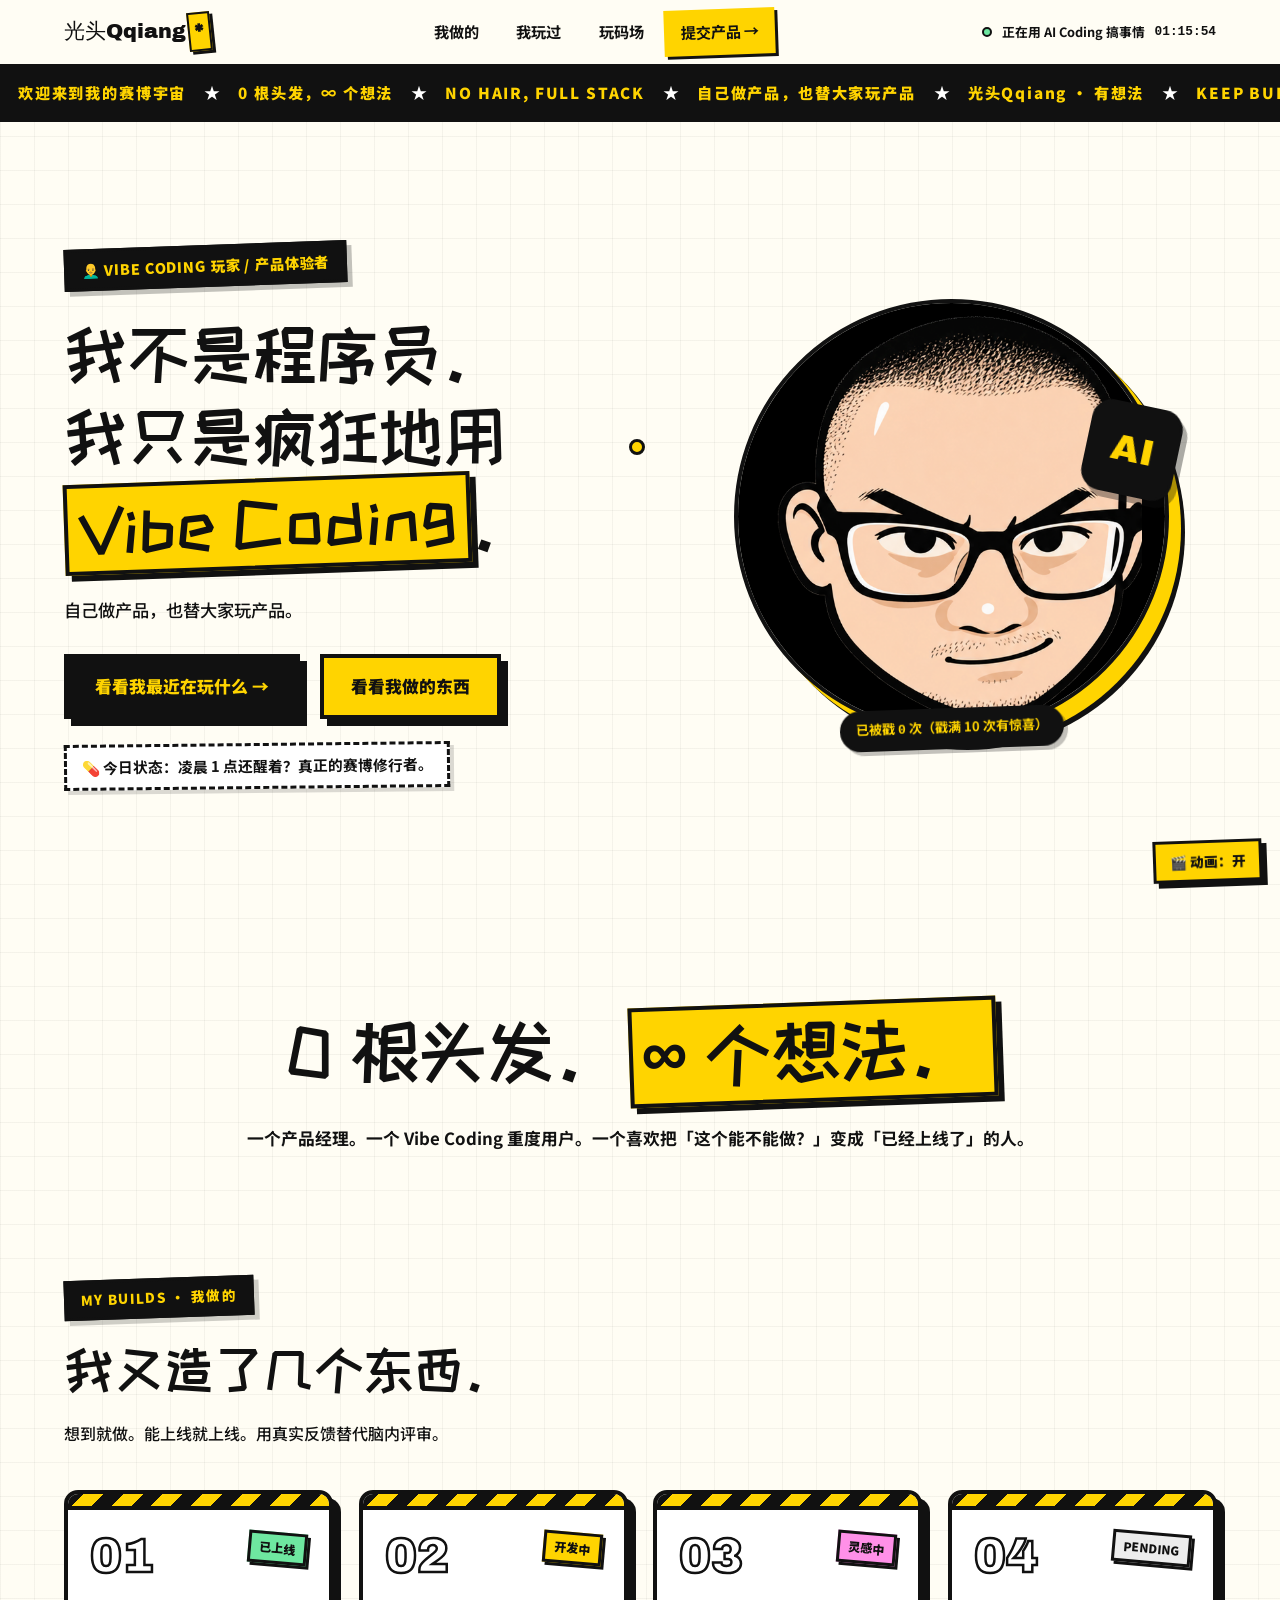
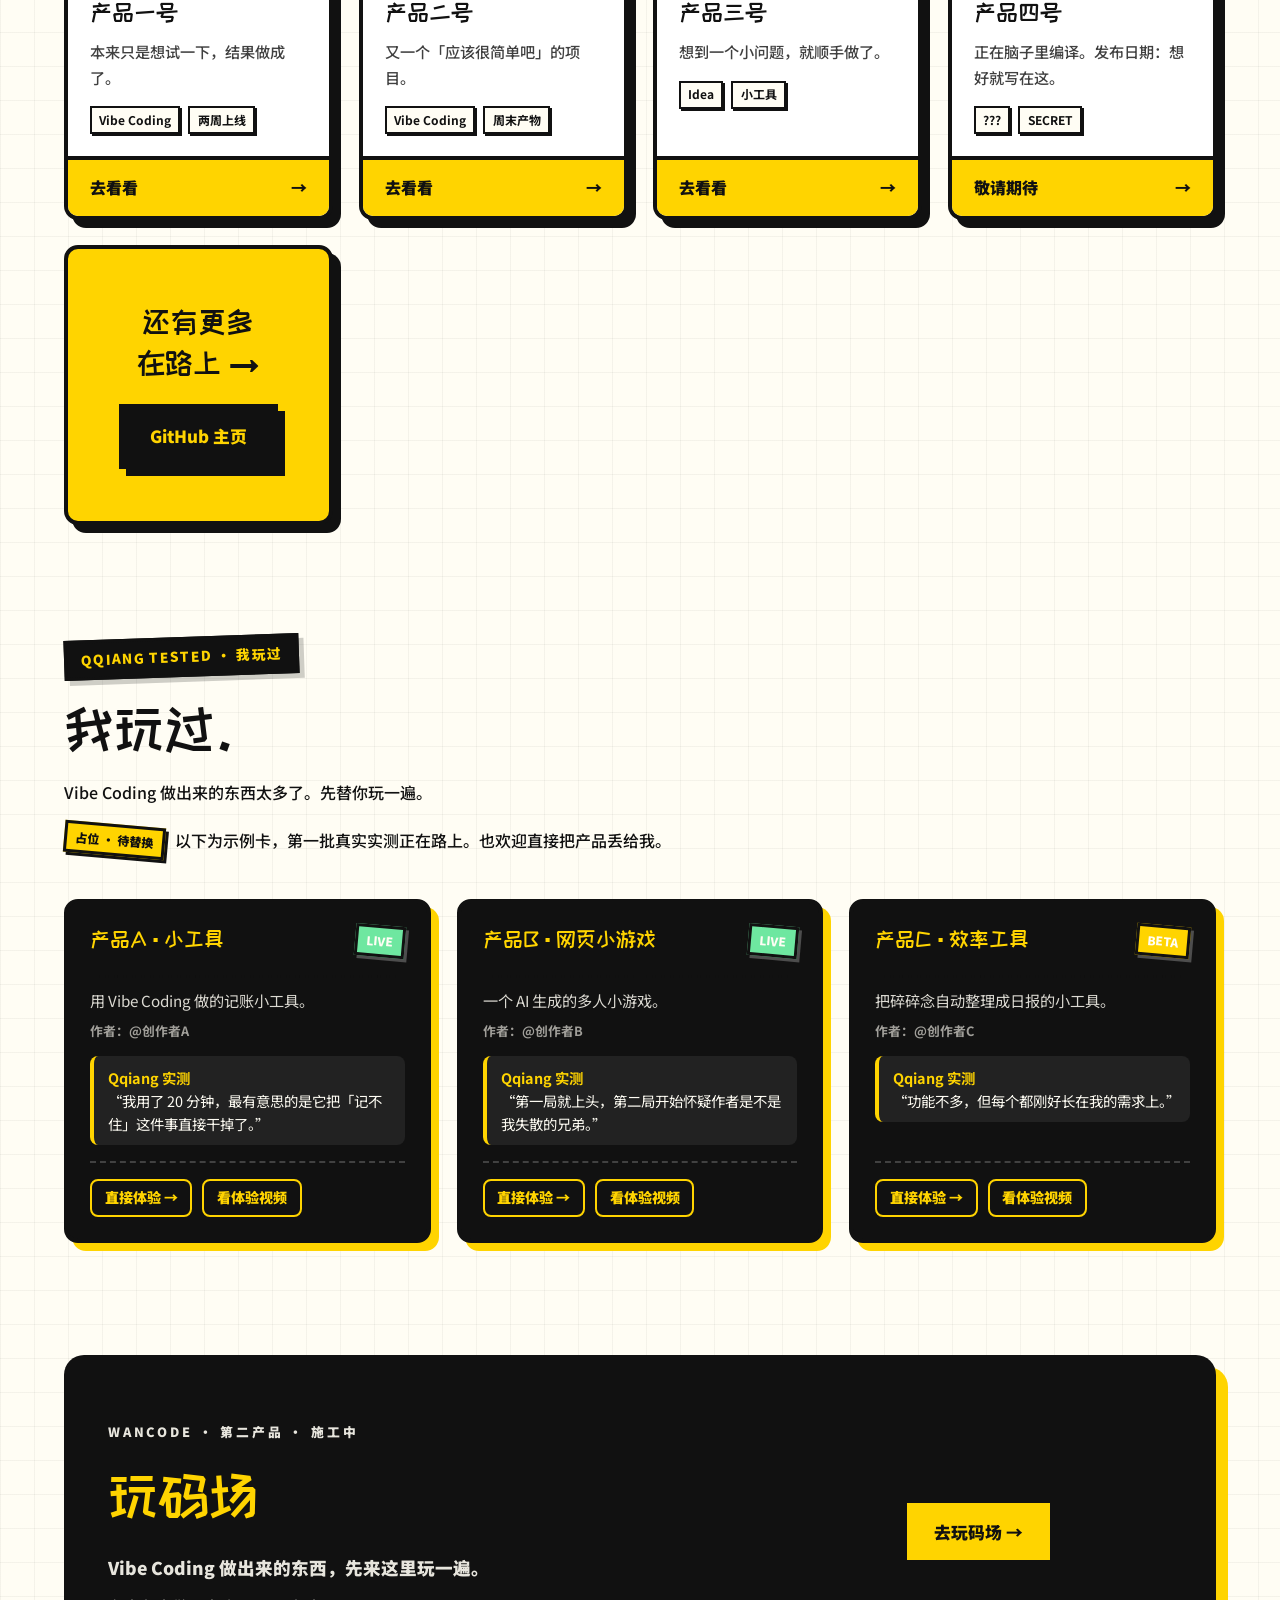
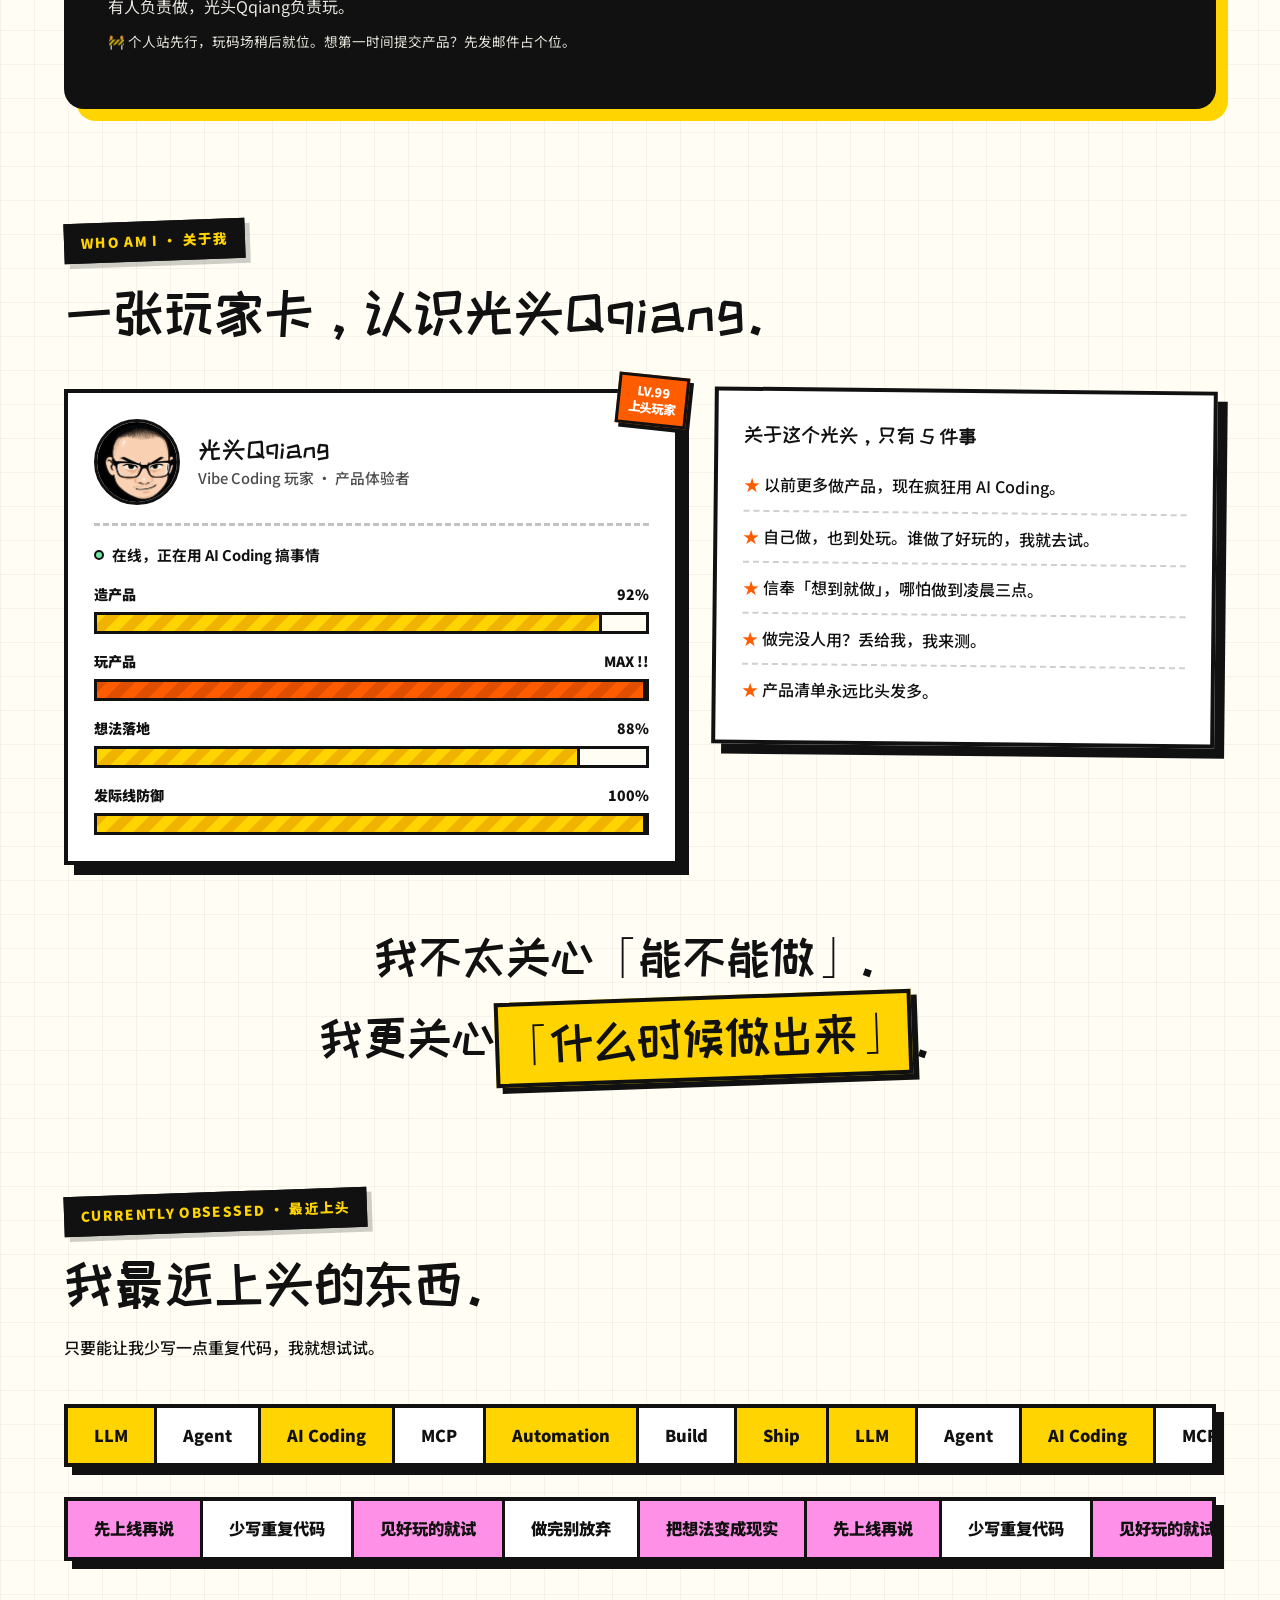
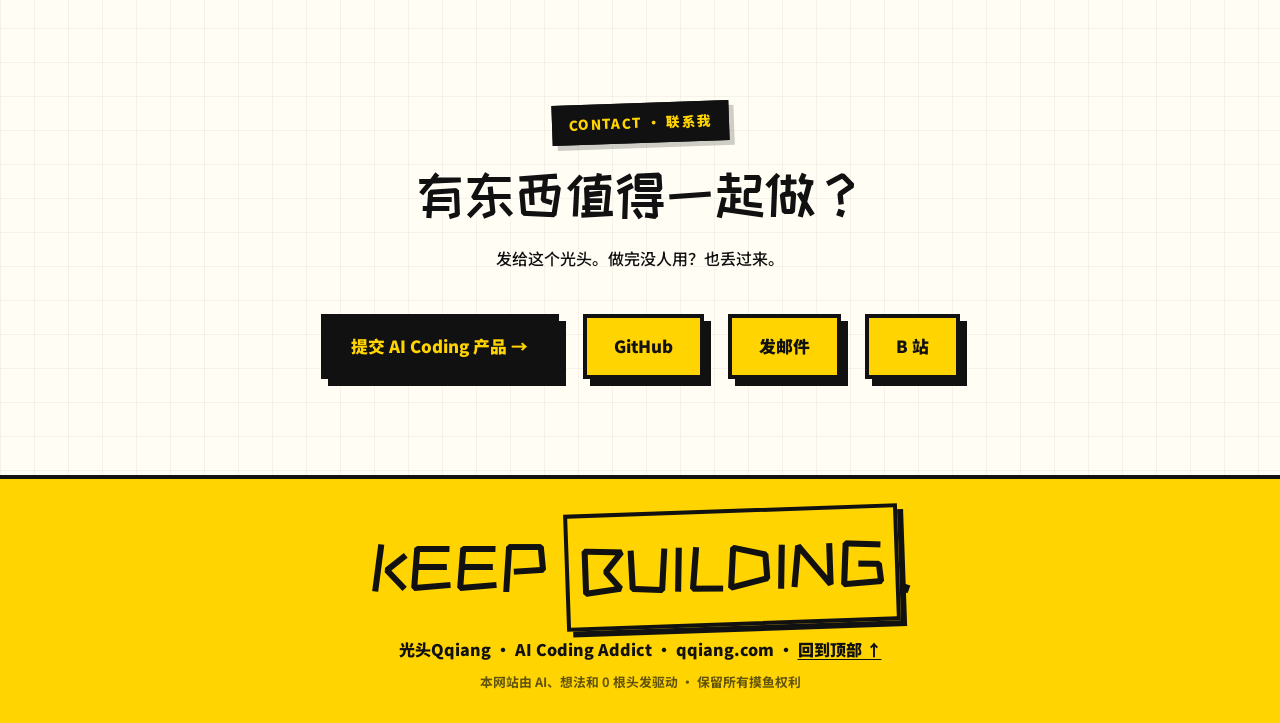
==== commit ede1215d: "🚀 V2 改版：光头Qqiang 个人 IP 总部（我做的/我玩过/玩码场/人格宣言/KEEP BUILDING）" ====
--- a/index.html
+++ b/index.html
@@ -3,8 +3,8 @@
 <head>
   <meta charset="UTF-8">
   <meta name="viewport" content="width=device-width, initial-scale=1.0">
-  <title>QQIANG.COM — 没头发，但有想法。</title>
-  <meta name="description" content="Qqiang 的个人网站：一个 Vibe coding 爱好者的产品小宇宙。NO HAIR, FULL STACK.">
+  <title>光头Qqiang — AI Coding 玩家 / 产品体验者</title>
+  <meta name="description" content="光头Qqiang，AI Coding 玩家、产品体验者。自己做产品，也替大家体验 Vibe Coding 做出来的各种产品。">
   <link rel="icon" type="image/png" href="assets/favicon.png">
   <link rel="apple-touch-icon" href="assets/apple-touch-icon.png">
   <link rel="preconnect" href="https://fonts.googleapis.com">
@@ -20,17 +20,16 @@
   <!-- 顶部导航 -->
   <header class="nav">
     <div class="nav-inner">
-      <a class="logo" href="#top">QQIANG<b>*</b>COM</a>
+      <a class="logo" href="#top">光头Qqiang<b>*</b></a>
       <nav class="nav-links">
-        <a href="#about">关于</a>
-        <a href="#work">产品</a>
-        <a href="#skills">技能</a>
-        <a href="#emoji">表情</a>
-        <a href="#contact">联系</a>
+        <a href="#work">我做的</a>
+        <a href="#played">我玩过</a>
+        <a href="#wancode">玩码场</a>
+        <a class="nav-cta" href="#contact">提交产品 →</a>
       </nav>
       <div class="status">
         <span class="dot"></span>
-        <span class="txt">在线摸鱼中</span>
+        <span class="txt">正在用 AI Coding 搞事情</span>
         <span id="clock">00:00:00</span>
       </div>
     </div>
@@ -41,37 +40,34 @@
     <div class="ticker-track">
       <div class="ticker-group">
         <span>欢迎来到我的赛博宇宙</span><em>★</em>
-        <span>100% 手工代码</span><em>★</em>
+        <span>0 根头发，∞ 个想法</span><em>★</em>
         <span>NO HAIR, FULL STACK</span><em>★</em>
-        <span>本站由 0 根头发赞助播出</span><em>★</em>
+        <span>自己做产品，也替大家玩产品</span><em>★</em>
         <span>光头Qqiang · 有想法</span><em>★</em>
-        <span>正在加载更多想法…</span><em>★</em>
+        <span>KEEP BUILDING</span><em>★</em>
       </div>
       <div class="ticker-group">
         <span>欢迎来到我的赛博宇宙</span><em>★</em>
-        <span>100% 手工代码</span><em>★</em>
+        <span>0 根头发，∞ 个想法</span><em>★</em>
         <span>NO HAIR, FULL STACK</span><em>★</em>
-        <span>本站由 0 根头发赞助播出</span><em>★</em>
+        <span>自己做产品，也替大家玩产品</span><em>★</em>
         <span>光头Qqiang · 有想法</span><em>★</em>
-        <span>正在加载更多想法…</span><em>★</em>
+        <span>KEEP BUILDING</span><em>★</em>
       </div>
     </div>
   </div>
 
   <main id="top">
 
-    <!-- ============ HERO ============ -->
+    <!-- ============ 01 HERO ============ -->
     <section class="hero">
       <div class="hero-left">
-        <span class="kicker reveal">👨‍🦲 VIBE CODING 爱好者 / 产品制造机</span>
-        <h1 class="reveal" data-d=".06s">没头发，<br>但有<span class="hl">想法</span>。</h1>
-        <p class="hero-sub reveal" data-d=".12s">
-          你好，我是光头Qqiang。一个业余写码、专业造东西的互联网手艺人。
-          这里陈列我敲出来的产品——每一个，都是我的小宇宙。
-        </p>
+        <span class="kicker reveal">👨‍🦲 VIBE CODING 玩家 / 产品体验者</span>
+        <h1 class="reveal" data-d=".06s">我不是程序员。<br>我只是疯狂地用 <span class="hl">Vibe Coding</span>。</h1>
+        <p class="hero-sub reveal" data-d=".12s">自己做产品，也替大家玩产品。</p>
         <div class="hero-cta reveal" data-d=".18s">
-          <a class="btn dark" href="#work">看产品 →</a>
-          <a class="btn" href="#contact">跟我聊聊？</a>
+          <a class="btn dark" href="#played">看看我最近在玩什么 →</a>
+          <a class="btn" href="#work">看看我做的东西</a>
         </div>
         <p class="greeting reveal" data-d=".24s" id="greeting">💊 今日状态：加载中…</p>
       </div>
@@ -82,81 +78,26 @@
             <img id="headImg" class="head-img" src="assets/head-hard-circle.png" alt="我的光头头像">
           </div>
           <div class="ai-badge" id="aiBadge">AI</div>
-          <span class="sticker s1">NO HAIR, FULL STACK</span>
-          <span class="sticker s2">★ BUG FREE ★</span>
-          <span class="sticker s3">纯手工 · 0 添加</span>
           <span class="head-count">已被戳 <b id="headCounter">0</b> 次（戳满 10 次有惊喜）</span>
         </div>
       </div>
     </section>
 
-    <!-- 数据条 -->
-    <section class="stats-strip reveal">
-      <div class="stat"><b>0</b><span>根头发</span></div>
-      <div class="stat"><b>∞</b><span>个想法</span></div>
-      <div class="stat"><b>100%</b><span>手工代码</span></div>
-      <div class="stat"><b>24h</b><span>在线待机</span></div>
-    </section>
-
-    <!-- ============ 关于我 ============ -->
-    <section id="about" class="sec">
-      <div class="sec-head">
-        <span class="sec-tag reveal">WHO AM I · 我是谁</span>
-        <h2 class="reveal" data-d=".06s">一张玩家卡，认识我。</h2>
-      </div>
-      <div class="about-grid">
-        <div class="player-card reveal">
-          <div class="pc-top">
-            <img class="pc-avatar" src="assets/head-hard-circle.png" alt="Qqiang 的头像">
-            <div class="pc-info">
-              <h3>光头Qqiang</h3>
-              <p>Vibe Coding 爱好者 · 产品制造机</p>
-            </div>
-            <span class="lv-sticker">LV.99<br>摸鱼大师</span>
-          </div>
-          <p class="pc-status"><span class="dot"></span> 在线，正在编译某个新点子…</p>
-          <div class="stat-bars">
-            <div class="bar">
-              <div class="bar-top"><span>写代码</span><span>92%</span></div>
-              <div class="bar-track"><div class="bar-fill" style="--w:92%"></div></div>
-            </div>
-            <div class="bar">
-              <div class="bar-top"><span>新点子产出</span><span>MAX !!</span></div>
-              <div class="bar-track"><div class="bar-fill max" style="--w:100%"></div></div>
-            </div>
-            <div class="bar">
-              <div class="bar-top"><span>摸鱼熟练度</span><span>88%</span></div>
-              <div class="bar-track"><div class="bar-fill" style="--w:88%"></div></div>
-            </div>
-            <div class="bar">
-              <div class="bar-top"><span>发际线防御</span><span>100%</span></div>
-              <div class="bar-track"><div class="bar-fill" style="--w:100%"></div></div>
-            </div>
-          </div>
-        </div>
-
-        <div class="facts-box reveal" data-d=".1s">
-          <h3>冷知识 · 关于这个光头</h3>
-          <ul class="facts">
-            <li>头顶自带反光板，白天写代码从不缺照明。</li>
-            <li>Bug 见了我都绕道走——毕竟头铁。</li>
-            <li>信奉「想到就做」，哪怕做到凌晨三点。</li>
-            <li>产品清单永远比头发多。</li>
-            <li>正在偷偷升级，敬请期待。</li>
-          </ul>
-        </div>
-      </div>
-    </section>
-
-    <!-- ============ 我的产品 ============ -->
+    <!-- ============ 02 人格宣言 ============ -->
+    <section class="persona">
+      <h2 class="reveal">0 根头发。<span class="hl">∞ 个想法。</span></h2>
+      <p class="reveal" data-d=".1s">一个产品经理。一个 Vibe Coding 重度用户。一个喜欢把「这个能不能做？」变成「已经上线了」的人。</p>
+    </section>
+
+    <!-- ============ 03 我做的 ============ -->
     <section id="work" class="sec">
       <div class="sec-head">
-        <span class="sec-tag reveal">MY PRODUCTS · 我的作品</span>
-        <h2 class="reveal" data-d=".06s">我的小宇宙。</h2>
-        <p class="sec-sub reveal" data-d=".12s">每一件都是亲手敲出来的。排名不分先后，反正是常更状态。</p>
-      </div>
-
-      <!-- ✏️ 下面的卡片改成你自己的产品：标题 / 描述 / 标签 / 状态 / 链接 -->
+        <span class="sec-tag reveal">MY BUILDS · 我做的</span>
+        <h2 class="reveal" data-d=".06s">我又造了几个东西。</h2>
+        <p class="sec-sub reveal" data-d=".12s">想到就做。能上线就上线。用真实反馈替代脑内评审。</p>
+      </div>
+
+      <!-- ✏️ 下面的卡片改成你自己的产品：标题 / 一句话 / 标签 / 状态 / 链接 -->
       <div class="work-grid reveal" data-d=".05s">
         <article class="card tilt">
           <div class="card-stripes"></div>
@@ -164,8 +105,8 @@
             <div class="card-num">01</div>
             <span class="pill live">已上线</span>
             <h3>产品一号</h3>
-            <p>一个解决小问题的网页工具合集，小而美，即开即用。</p>
-            <div class="card-tags"><span>HTML</span><span>CSS</span><span>JS</span></div>
+            <p>本来只是想试一下，结果做成了。</p>
+            <div class="card-tags"><span>Vibe Coding</span><span>两周上线</span></div>
           </div>
           <a class="card-link" href="#" target="_blank" rel="noopener">去看看 <i>→</i></a>
         </article>
@@ -176,8 +117,8 @@
             <div class="card-num">02</div>
             <span class="pill wip">开发中</span>
             <h3>产品二号</h3>
-            <p>浏览器插件，把摸鱼效率提升 300%，老板看了都沉默。</p>
-            <div class="card-tags"><span>Chrome Ext</span><span>JS</span></div>
+            <p>又一个「应该很简单吧」的项目。</p>
+            <div class="card-tags"><span>Vibe Coding</span><span>周末产物</span></div>
           </div>
           <a class="card-link" href="#" target="_blank" rel="noopener">去看看 <i>→</i></a>
         </article>
@@ -188,8 +129,8 @@
             <div class="card-num">03</div>
             <span class="pill idea">灵感中</span>
             <h3>产品三号</h3>
-            <p>接入大模型的网页小玩具，好玩第一，实用性随缘。</p>
-            <div class="card-tags"><span>AI</span><span>API</span></div>
+            <p>想到一个小问题，就顺手做了。</p>
+            <div class="card-tags"><span>Idea</span><span>小工具</span></div>
           </div>
           <a class="card-link" href="#" target="_blank" rel="noopener">去看看 <i>→</i></a>
         </article>
@@ -200,7 +141,7 @@
             <div class="card-num">04</div>
             <span class="pill pending">PENDING</span>
             <h3>产品四号</h3>
-            <p>正在脑子里编译。预计明年发布（也可能明年再预计一次）。</p>
+            <p>正在脑子里编译。发布日期：想好就写在这。</p>
             <div class="card-tags"><span>???</span><span>SECRET</span></div>
           </div>
           <a class="card-link" href="#" target="_blank" rel="noopener">敬请期待 <i>→</i></a>
@@ -213,20 +154,143 @@
       </div>
     </section>
 
-    <!-- ============ 技能 ============ -->
-    <section id="skills" class="sec">
+    <!-- ============ 04 我玩过 ============ -->
+    <section id="played" class="sec">
       <div class="sec-head">
-        <span class="sec-tag reveal">SKILL TREE · 技能树</span>
-        <h2 class="reveal" data-d=".06s">点满的技能树。</h2>
+        <span class="sec-tag reveal">QQIANG TESTED · 我玩过</span>
+        <h2 class="reveal" data-d=".06s">我玩过。</h2>
+        <p class="sec-sub reveal" data-d=".12s">Vibe Coding 做出来的东西太多了。先替你玩一遍。</p>
+        <p class="played-notice reveal" data-d=".18s"><span class="pill wip">占位 · 待替换</span> 以下为示例卡，第一批真实实测正在路上。也欢迎直接把产品丢给我。</p>
+      </div>
+
+      <div class="played-grid reveal" data-d=".05s">
+        <!-- ✏️ 换成真实体验记录：产品名 / 一句话 / 作者 / 状态 / 实测感受 / 链接 -->
+        <article class="played-card">
+          <div class="pc-top">
+            <h3>产品A · 小工具</h3>
+            <span class="pill live">LIVE</span>
+          </div>
+          <p class="pc-desc">用 Vibe Coding 做的记账小工具。</p>
+          <p class="pc-author">作者：@创作者A</p>
+          <blockquote class="pc-quote"><b>Qqiang 实测</b><br>“我用了 20 分钟，最有意思的是它把「记不住」这件事直接干掉了。”</blockquote>
+          <div class="pc-actions">
+            <a href="#" data-placeholder>直接体验 →</a>
+            <a href="#" data-placeholder>看体验视频</a>
+          </div>
+        </article>
+
+        <article class="played-card">
+          <div class="pc-top">
+            <h3>产品B · 网页小游戏</h3>
+            <span class="pill live">LIVE</span>
+          </div>
+          <p class="pc-desc">一个 AI 生成的多人小游戏。</p>
+          <p class="pc-author">作者：@创作者B</p>
+          <blockquote class="pc-quote"><b>Qqiang 实测</b><br>“第一局就上头，第二局开始怀疑作者是不是我失散的兄弟。”</blockquote>
+          <div class="pc-actions">
+            <a href="#" data-placeholder>直接体验 →</a>
+            <a href="#" data-placeholder>看体验视频</a>
+          </div>
+        </article>
+
+        <article class="played-card">
+          <div class="pc-top">
+            <h3>产品C · 效率工具</h3>
+            <span class="pill wip">BETA</span>
+          </div>
+          <p class="pc-desc">把碎碎念自动整理成日报的小工具。</p>
+          <p class="pc-author">作者：@创作者C</p>
+          <blockquote class="pc-quote"><b>Qqiang 实测</b><br>“功能不多，但每个都刚好长在我的需求上。”</blockquote>
+          <div class="pc-actions">
+            <a href="#" data-placeholder>直接体验 →</a>
+            <a href="#" data-placeholder>看体验视频</a>
+          </div>
+        </article>
+      </div>
+    </section>
+
+    <!-- ============ 05 玩码场入口 ============ -->
+    <section id="wancode" class="sec">
+      <div class="wancode-band reveal">
+        <div>
+          <p class="wancode-en">WANCODE · 第二产品 · 施工中</p>
+          <h2>玩码场</h2>
+          <p class="wancode-slogan">Vibe Coding 做出来的东西，先来这里玩一遍。</p>
+          <p>有人负责做，光头Qqiang负责玩。</p>
+          <p class="wancode-note">🚧 个人站先行，玩码场稍后就位。想第一时间提交产品？先发邮件占个位。</p>
+        </div>
+        <div class="wancode-cta">
+          <a class="btn" href="#contact">去玩码场 →</a>
+        </div>
+      </div>
+    </section>
+
+    <!-- ============ 06 关于我 ============ -->
+    <section id="about" class="sec">
+      <div class="sec-head">
+        <span class="sec-tag reveal">WHO AM I · 关于我</span>
+        <h2 class="reveal" data-d=".06s">一张玩家卡，认识光头Qqiang。</h2>
+      </div>
+      <div class="about-grid">
+        <div class="player-card reveal">
+          <div class="pc-top">
+            <img class="pc-avatar" src="assets/head-hard-circle.png" alt="光头Qqiang 的头像">
+            <div class="pc-info">
+              <h3>光头Qqiang</h3>
+              <p>Vibe Coding 玩家 · 产品体验者</p>
+            </div>
+            <span class="lv-sticker">LV.99<br>上头玩家</span>
+          </div>
+          <p class="pc-status"><span class="dot"></span> 在线，正在用 AI Coding 搞事情</p>
+          <div class="stat-bars">
+            <div class="bar">
+              <div class="bar-top"><span>造产品</span><span>92%</span></div>
+              <div class="bar-track"><div class="bar-fill" style="--w:92%"></div></div>
+            </div>
+            <div class="bar">
+              <div class="bar-top"><span>玩产品</span><span>MAX !!</span></div>
+              <div class="bar-track"><div class="bar-fill max" style="--w:100%"></div></div>
+            </div>
+            <div class="bar">
+              <div class="bar-top"><span>想法落地</span><span>88%</span></div>
+              <div class="bar-track"><div class="bar-fill" style="--w:88%"></div></div>
+            </div>
+            <div class="bar">
+              <div class="bar-top"><span>发际线防御</span><span>100%</span></div>
+              <div class="bar-track"><div class="bar-fill" style="--w:100%"></div></div>
+            </div>
+          </div>
+        </div>
+
+        <div class="facts-box reveal" data-d=".1s">
+          <h3>关于这个光头，只有 5 件事</h3>
+          <ul class="facts">
+            <li>以前更多做产品，现在疯狂用 AI Coding。</li>
+            <li>自己做，也到处玩。谁做了好玩的，我就去试。</li>
+            <li>信奉「想到就做」，哪怕做到凌晨三点。</li>
+            <li>做完没人用？丢给我，我来测。</li>
+            <li>产品清单永远比头发多。</li>
+          </ul>
+        </div>
+      </div>
+      <p class="about-big reveal" data-d=".1s">我不太关心「能不能做」。<br>我更关心<span class="hl">「什么时候做出来」</span>。</p>
+    </section>
+
+    <!-- ============ 07 最近上头 ============ -->
+    <section id="hyped" class="sec">
+      <div class="sec-head">
+        <span class="sec-tag reveal">CURRENTLY OBSESSED · 最近上头</span>
+        <h2 class="reveal" data-d=".06s">我最近上头的东西。</h2>
+        <p class="sec-sub reveal" data-d=".12s">只要能让我少写一点重复代码，我就想试试。</p>
       </div>
 
       <div class="mrow reveal" data-d=".05s">
         <div class="m-track">
           <div class="m-group">
-            <span class="chip">HTML5</span><span class="chip">CSS3</span><span class="chip">JavaScript</span><span class="chip">TypeScript</span><span class="chip">Vue</span><span class="chip">React</span><span class="chip">Node.js</span><span class="chip">Git</span><span class="chip">Vite</span><span class="chip">API 魔法师</span>
+            <span class="chip">LLM</span><span class="chip">Agent</span><span class="chip">AI Coding</span><span class="chip">MCP</span><span class="chip">Automation</span><span class="chip">Build</span><span class="chip">Ship</span>
           </div>
           <div class="m-group">
-            <span class="chip">HTML5</span><span class="chip">CSS3</span><span class="chip">JavaScript</span><span class="chip">TypeScript</span><span class="chip">Vue</span><span class="chip">React</span><span class="chip">Node.js</span><span class="chip">Git</span><span class="chip">Vite</span><span class="chip">API 魔法师</span>
+            <span class="chip">LLM</span><span class="chip">Agent</span><span class="chip">AI Coding</span><span class="chip">MCP</span><span class="chip">Automation</span><span class="chip">Build</span><span class="chip">Ship</span>
           </div>
         </div>
       </div>
@@ -234,49 +298,26 @@
       <div class="mrow alt reveal" data-d=".1s">
         <div class="m-track rev">
           <div class="m-group">
-            <span class="chip">摸鱼学十级</span><span class="chip">发际线保护</span><span class="chip">咖啡因驱动开发</span><span class="chip">凌晨三点灵感爆发</span><span class="chip">StackOverflow 考古</span><span class="chip">与 Bug 和平共处</span><span class="chip">头皮护理专家</span>
+            <span class="chip">先上线再说</span><span class="chip">少写重复代码</span><span class="chip">见好玩的就试</span><span class="chip">做完别放弃</span><span class="chip">把想法变成现实</span>
           </div>
           <div class="m-group">
-            <span class="chip">摸鱼学十级</span><span class="chip">发际线保护</span><span class="chip">咖啡因驱动开发</span><span class="chip">凌晨三点灵感爆发</span><span class="chip">StackOverflow 考古</span><span class="chip">与 Bug 和平共处</span><span class="chip">头皮护理专家</span>
-          </div>
-        </div>
-      </div>
-    </section>
-
-    <!-- ============ 光头表情包 ============ -->
-    <section id="emoji" class="sec">
-      <div class="sec-head emoji-head">
-        <div>
-          <span class="sec-tag reveal">EMOJI PACK · 光头表情包</span>
-          <h2 class="reveal" data-d=".06s">一个头，五种情绪。</h2>
-          <p class="sec-sub reveal" data-d=".12s">点击下面的脸，左边立刻换表情。据说集齐五款，可以召唤发际线。</p>
-        </div>
-        <img class="emoji-stamp reveal" data-d=".1s" src="assets/head-hard.png" alt="光头Qqiang · 硬核模式">
-      </div>
-      <div class="emoji-stage reveal" data-d=".08s">
-        <div class="emoji-preview">
-          <img id="emojiPreview" src="assets/face-01.png" alt="当前表情：标准">
-        </div>
-        <div class="emoji-grid">
-          <button class="emoji-btn active" type="button" data-name="标准"><img src="assets/face-01.png" alt="标准"><span>01 标准</span></button>
-          <button class="emoji-btn" type="button" data-name="专注"><img src="assets/face-02.png" alt="专注"><span>02 专注</span></button>
-          <button class="emoji-btn" type="button" data-name="兴奋"><img src="assets/face-03.png" alt="兴奋"><span>03 兴奋</span></button>
-          <button class="emoji-btn" type="button" data-name="得意"><img src="assets/face-04.png" alt="得意"><span>04 得意</span></button>
-          <button class="emoji-btn" type="button" data-name="上头了！"><img src="assets/face-05.png" alt="上头了！"><span>05 上头了！</span></button>
-        </div>
-      </div>
-    </section>
-
-    <!-- ============ 联系 ============ -->
+            <span class="chip">先上线再说</span><span class="chip">少写重复代码</span><span class="chip">见好玩的就试</span><span class="chip">做完别放弃</span><span class="chip">把想法变成现实</span>
+          </div>
+        </div>
+      </div>
+    </section>
+
+    <!-- ============ 08 联系 ============ -->
     <section id="contact" class="sec contact">
       <div class="sec-head center">
         <span class="sec-tag reveal">CONTACT · 联系我</span>
-        <h2 class="giant reveal" data-d=".06s">有<span class="hl">想法</span>？</h2>
-        <p class="sec-sub reveal" data-d=".12s">合作、交流，或者只是想戳一下这个光头——都欢迎。</p>
+        <h2 class="giant reveal" data-d=".06s">有东西值得一起做？</h2>
+        <p class="sec-sub reveal" data-d=".12s">发给这个光头。做完没人用？也丢过来。</p>
       </div>
       <div class="cta-row reveal" data-d=".18s">
-        <!-- ✏️ 换成你自己的链接 -->
-        <a class="btn dark" href="https://github.com/Qqiang1206" target="_blank" rel="noopener">GitHub</a>
+        <!-- ✏️ B站链接已填，其他按需调整 -->
+        <a class="btn dark" href="mailto:290329033@qq.com?subject=提交一个%20Vibe%20Coding%20产品">提交 AI Coding 产品 →</a>
+        <a class="btn" href="https://github.com/Qqiang1206" target="_blank" rel="noopener">GitHub</a>
         <a class="btn" href="mailto:290329033@qq.com?subject=你好呀%EF%BC%8C%E4%BB%8E%E4%BD%A0%E7%BD%91%E7%AB%99%E6%9D%A5%E7%9A%84">发邮件</a>
         <a class="btn" href="https://space.bilibili.com/640872235" target="_blank" rel="noopener">B 站</a>
       </div>
@@ -285,8 +326,9 @@
   </main>
 
   <footer class="foot">
-    <p>© 2025 QQIANG · NO HAIR, FULL STACK · <a href="#top">回到顶部 ↑</a></p>
-    <p class="foot-sub">本页面由 0 根头发与无数杯咖啡驱动 · 保留所有摸鱼权利</p>
+    <p class="foot-keep">KEEP <span class="hl">BUILDING</span>.</p>
+    <p>光头Qqiang · AI Coding Addict · qqiang.com · <a href="#top">回到顶部 ↑</a></p>
+    <p class="foot-sub">本网站由 AI、想法和 0 根头发驱动 · 保留所有摸鱼权利</p>
   </footer>
 
   <!-- 动画开关 -->
--- a/style.css
+++ b/style.css
@@ -156,7 +156,7 @@
 .hero h1 {
   font-family: var(--display);
   font-weight: 400;
-  font-size: clamp(2.9rem, 7.5vw, 5.4rem);
+  font-size: clamp(2.3rem, 5.6vw, 4.3rem);
   line-height: 1.2;
   margin: 26px 0 0;
 }
@@ -567,6 +567,124 @@
   .emoji-stage { grid-template-columns: 1fr; }
   .emoji-stamp { display: none; }
 }
+
+/* ---------- 人格宣言 ---------- */
+.persona {
+  max-width: 900px; margin: 0 auto;
+  padding: 120px 24px 30px;
+  text-align: center;
+}
+.persona h2 {
+  font-family: var(--display); font-weight: 400;
+  font-size: clamp(2.6rem, 6.5vw, 4.6rem);
+  line-height: 1.25;
+}
+.persona p {
+  margin-top: 22px;
+  font-weight: 700; font-size: 1.05rem;
+  opacity: .8;
+}
+
+/* ---------- 我玩过 ---------- */
+.played-notice {
+  margin-top: 18px;
+  font-weight: 500; opacity: .85;
+  display: flex; align-items: center; gap: 10px; flex-wrap: wrap;
+}
+.played-notice .pill { position: static; }
+.played-grid {
+  display: grid; grid-template-columns: repeat(auto-fit, minmax(280px, 1fr));
+  gap: 26px;
+}
+.played-card {
+  position: relative; display: flex; flex-direction: column;
+  background: #111; color: var(--paper);
+  border: 4px solid var(--ink);
+  border-radius: 14px;
+  box-shadow: 8px 8px 0 var(--yellow);
+  padding: 22px;
+}
+.played-card .pc-top {
+  display: flex; align-items: flex-start; justify-content: space-between; gap: 12px;
+}
+.played-card h3 {
+  font-family: var(--display); font-weight: 400;
+  font-size: 1.35rem; color: var(--yellow); line-height: 1.3;
+}
+.played-card .pill { position: static; box-shadow: 3px 3px 0 rgba(255,255,255,.25); }
+.pc-desc { margin-top: 10px; font-size: .95rem; opacity: .85; }
+.pc-author { margin-top: 6px; font-size: .8rem; opacity: .6; font-weight: 700; }
+.pc-quote {
+  margin-top: 14px; margin-bottom: 16px;
+  background: rgba(255, 255, 255, .07);
+  border-left: 4px solid var(--yellow);
+  border-radius: 8px;
+  padding: 10px 14px;
+  font-size: .9rem; line-height: 1.6;
+}
+.pc-quote b { color: var(--yellow); }
+.pc-actions {
+  display: flex; gap: 10px; flex-wrap: wrap;
+  margin-top: auto; padding-top: 16px;
+  border-top: 2px dashed rgba(255, 255, 255, .2);
+}
+.pc-actions a {
+  color: var(--yellow); font-weight: 900; font-size: .88rem;
+  text-decoration: none;
+  border: 2.5px solid var(--yellow);
+  border-radius: 8px;
+  padding: .35em .9em;
+  transition: .15s;
+}
+.pc-actions a:hover { background: var(--yellow); color: var(--ink); }
+
+/* ---------- 玩码场 ---------- */
+.wancode-band {
+  max-width: 1200px; margin: 0 auto;
+  padding: 56px 44px;
+  background: var(--ink); color: var(--paper);
+  border-radius: 20px;
+  box-shadow: 12px 12px 0 var(--yellow);
+  display: grid; grid-template-columns: 1.25fr .75fr;
+  gap: 30px; align-items: center;
+}
+.wancode-en { letter-spacing: .22em; font-weight: 900; font-size: .8rem; opacity: .55; }
+.wancode-band h2 {
+  font-family: var(--display); font-weight: 400;
+  font-size: clamp(2.2rem, 5vw, 3.4rem);
+  color: var(--yellow); margin-top: 8px;
+}
+.wancode-slogan { font-weight: 900; font-size: 1.1rem; margin-top: 14px; }
+.wancode-band p { margin-top: 10px; opacity: .9; }
+.wancode-note { font-size: .85rem; opacity: .55; }
+.wancode-cta { display: flex; justify-content: center; }
+@media (max-width: 920px) {
+  .wancode-band { grid-template-columns: 1fr; padding: 40px 26px; }
+}
+
+/* ---------- 关于大字 / 页脚 ---------- */
+.about-big {
+  max-width: 900px; margin: 54px auto 0;
+  text-align: center;
+  font-family: var(--display); font-weight: 400;
+  font-size: clamp(1.8rem, 4vw, 3rem);
+  line-height: 1.6;
+}
+.foot-keep {
+  font-family: var(--display); font-weight: 400;
+  font-size: clamp(2.2rem, 6vw, 4rem);
+  margin-bottom: 10px;
+}
+.nav-cta {
+  font-weight: 900; font-size: .85rem;
+  background: var(--yellow); color: var(--ink);
+  border: 3px solid var(--ink);
+  box-shadow: 3px 3px 0 var(--ink);
+  padding: .35em .8em;
+  rotate: -2deg;
+  transition: .15s;
+}
+.nav-cta:hover { translate: -2px -2px; box-shadow: 5px 5px 0 var(--ink); }
 
 /* ---------- 联系 ---------- */
 .contact .sec { padding-bottom: 30px; }
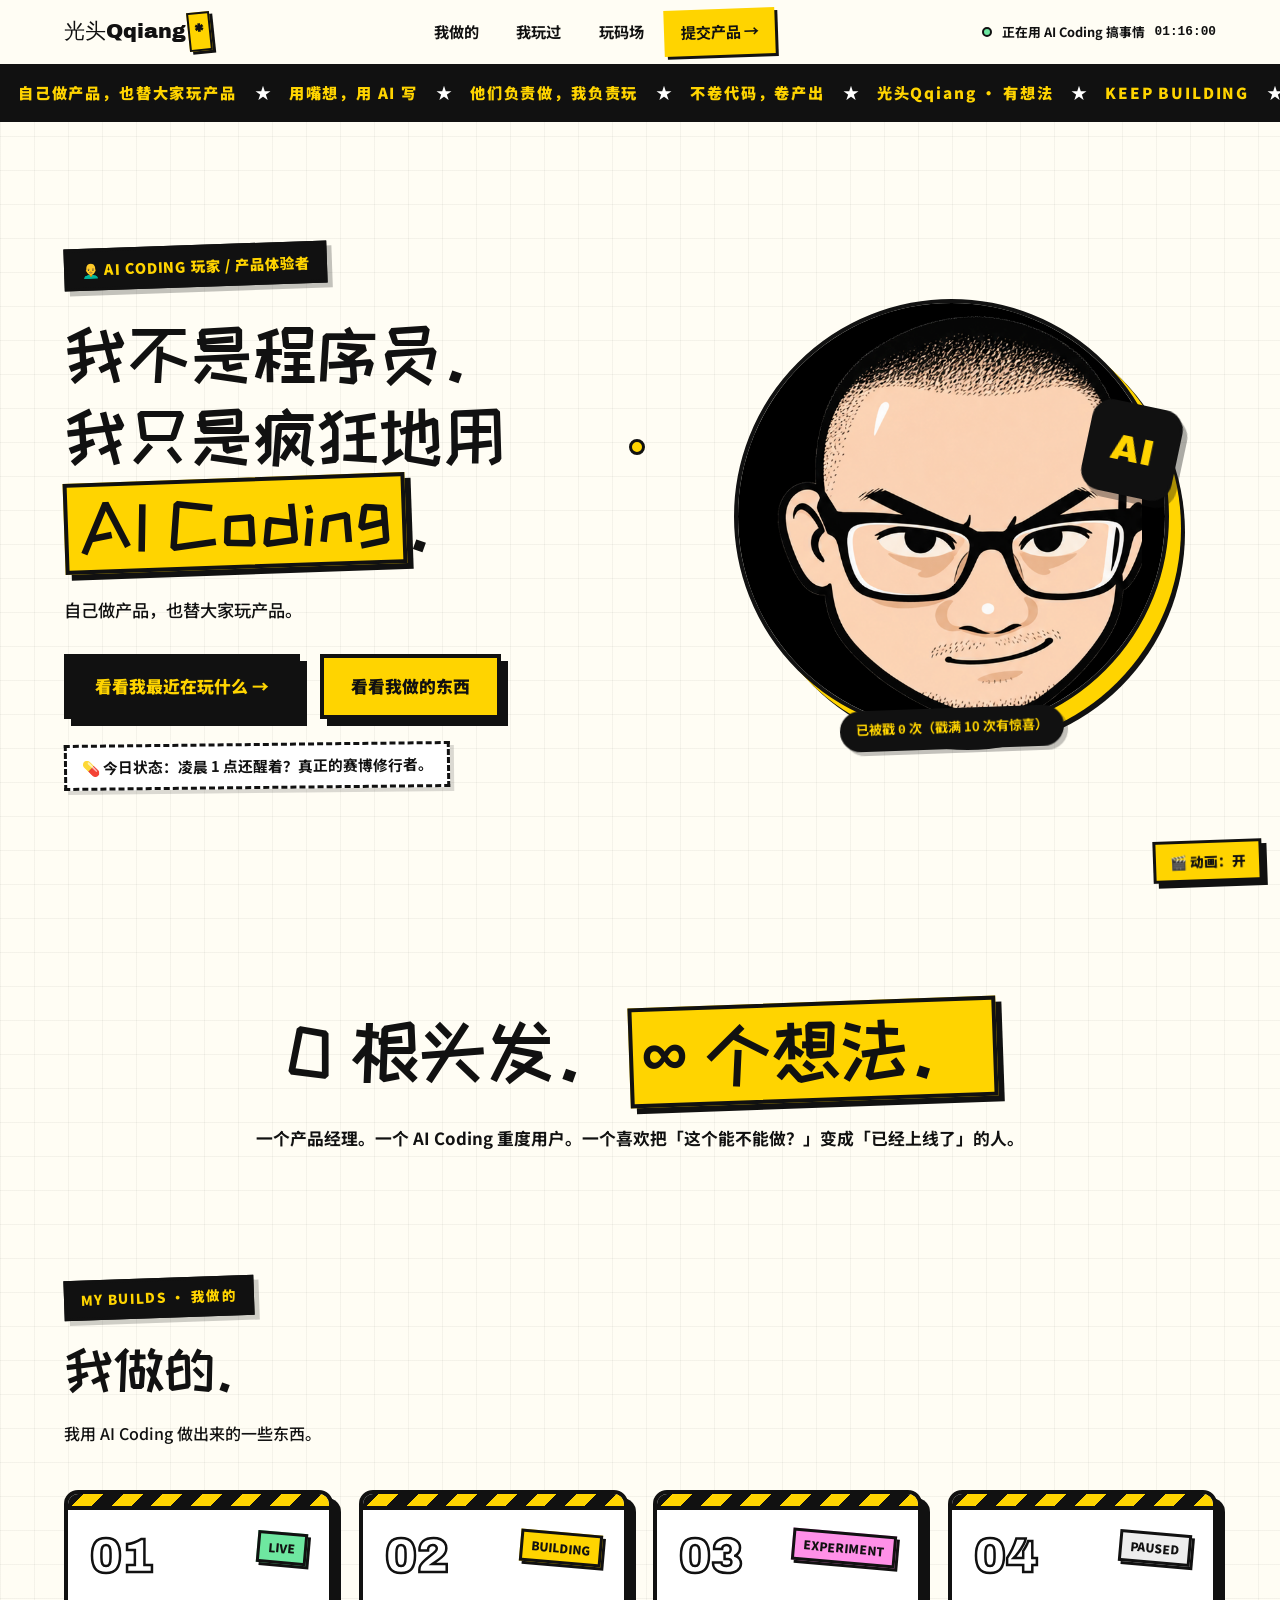
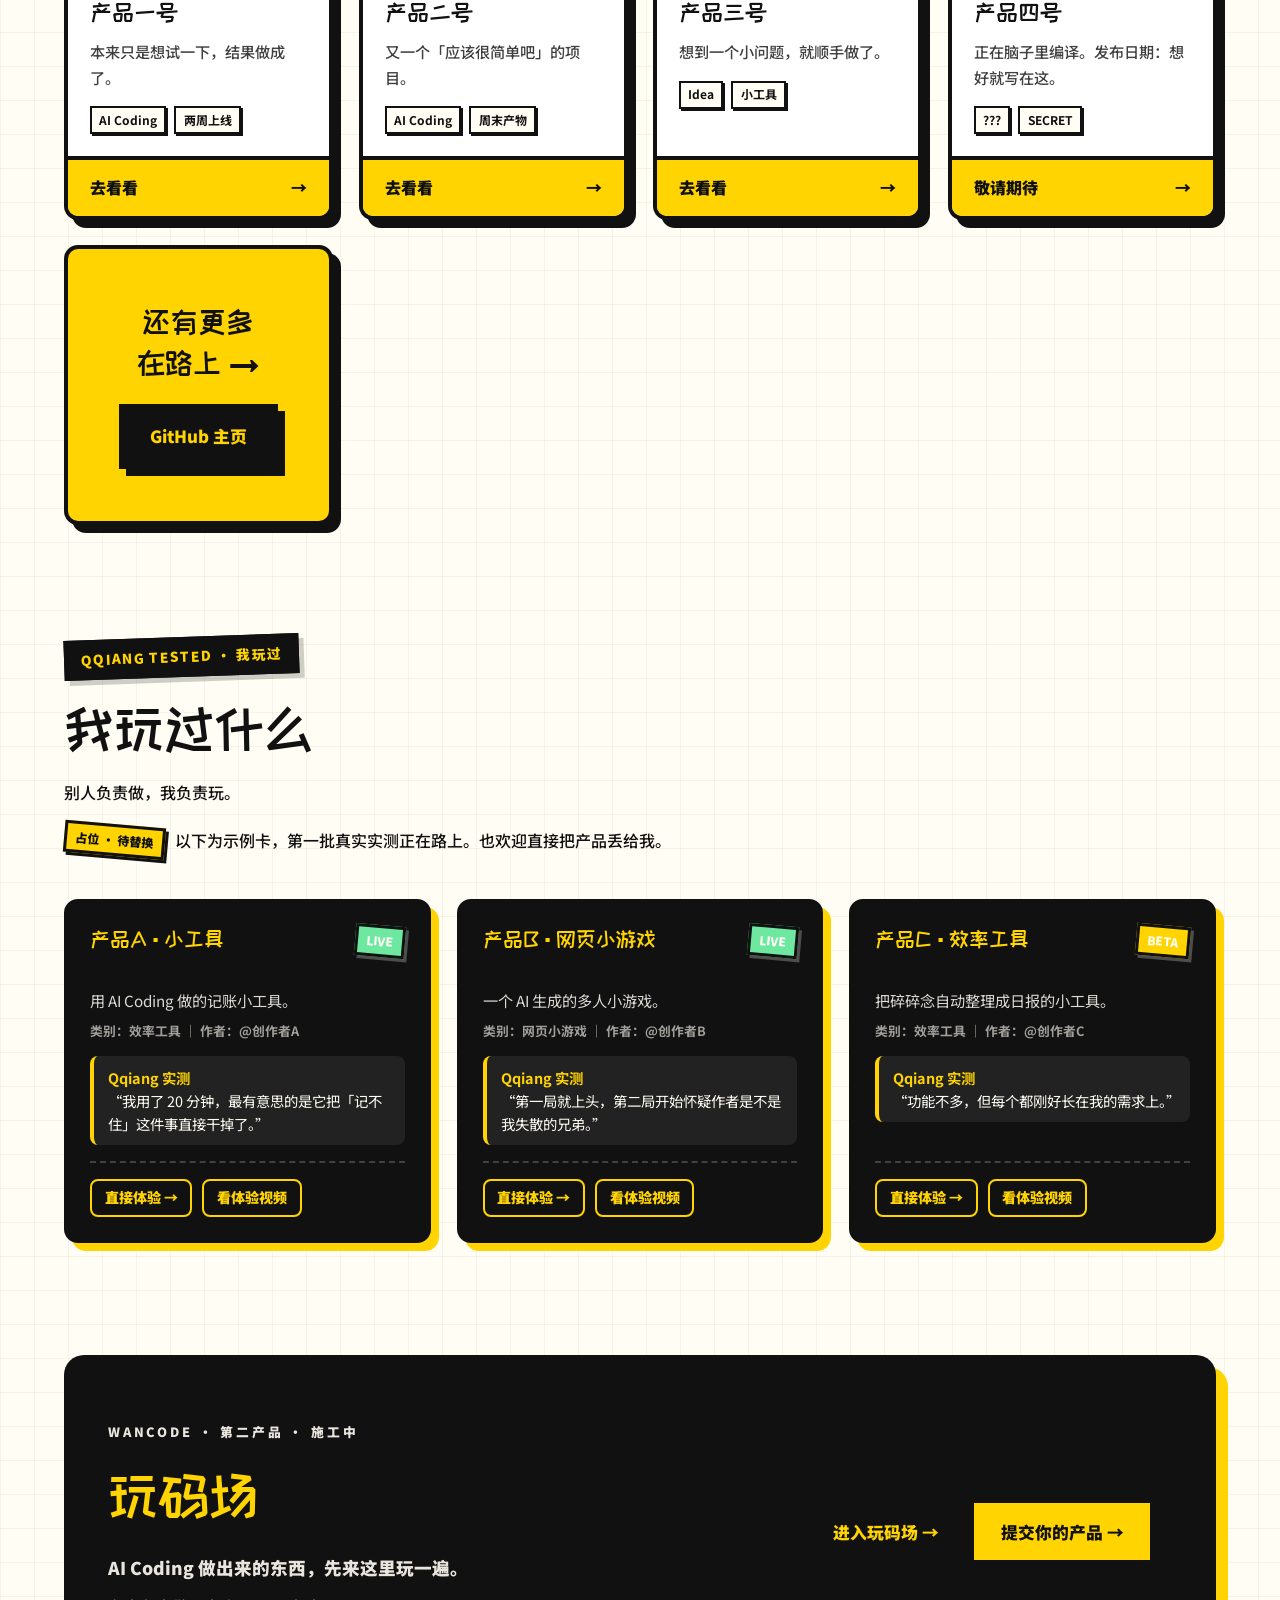
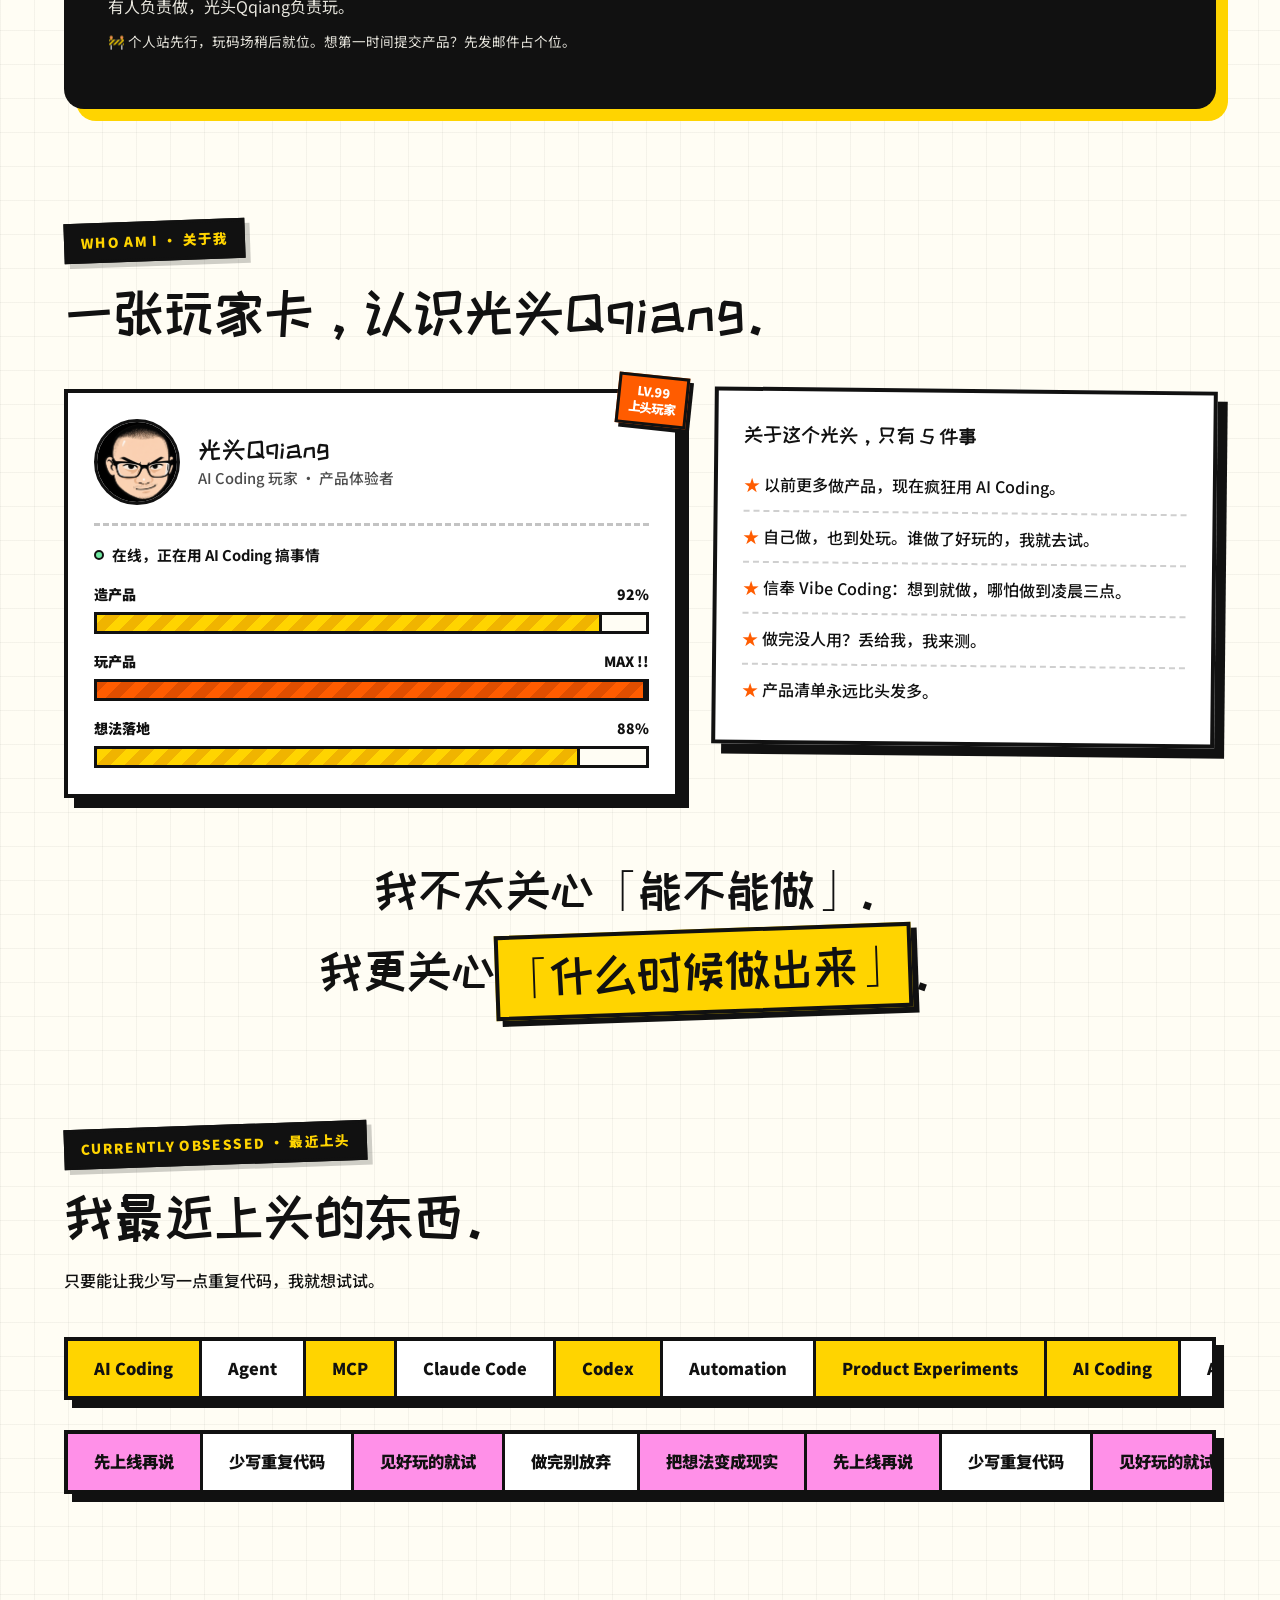
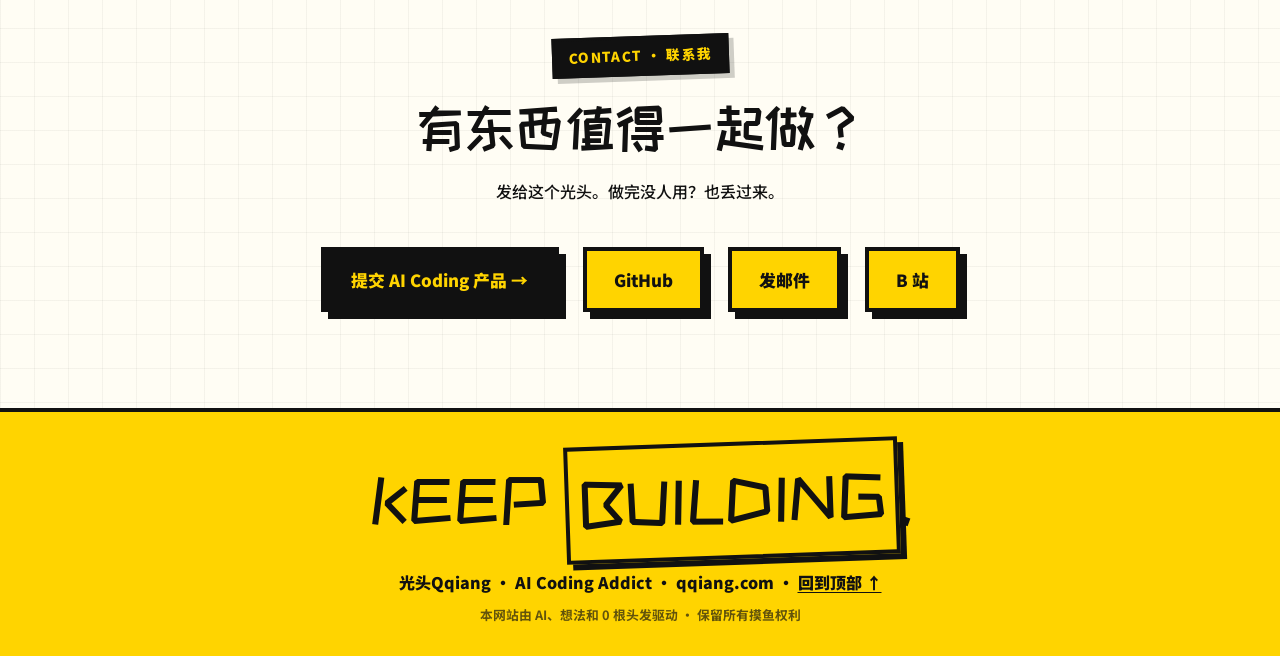
==== commit 824cd7b8: "🔪 V2.1 收口：统一 AI Coding 主词 / 光头梗减量 / 玩家卡删发际线条目 / 玩码场双CTA / OG标签 / 状态轮换 / 焦点样式" ====
--- a/index.html
+++ b/index.html
@@ -4,7 +4,13 @@
   <meta charset="UTF-8">
   <meta name="viewport" content="width=device-width, initial-scale=1.0">
   <title>光头Qqiang — AI Coding 玩家 / 产品体验者</title>
-  <meta name="description" content="光头Qqiang，AI Coding 玩家、产品体验者。自己做产品，也替大家体验 Vibe Coding 做出来的各种产品。">
+  <meta name="description" content="自己做产品，也替大家玩产品。持续体验 AI Coding 做出来的真实产品。">
+  <meta property="og:title" content="光头Qqiang — AI Coding 玩家 / 产品体验者">
+  <meta property="og:description" content="自己做产品，也替大家玩产品。持续体验 AI Coding 做出来的真实产品。">
+  <meta property="og:type" content="website">
+  <meta property="og:url" content="https://qqiang.com/">
+  <meta property="og:image" content="https://qqiang.com/assets/apple-touch-icon.png">
+  <meta name="twitter:card" content="summary">
   <link rel="icon" type="image/png" href="assets/favicon.png">
   <link rel="apple-touch-icon" href="assets/apple-touch-icon.png">
   <link rel="preconnect" href="https://fonts.googleapis.com">
@@ -39,18 +45,18 @@
   <div class="ticker" aria-hidden="true">
     <div class="ticker-track">
       <div class="ticker-group">
-        <span>欢迎来到我的赛博宇宙</span><em>★</em>
-        <span>0 根头发，∞ 个想法</span><em>★</em>
-        <span>NO HAIR, FULL STACK</span><em>★</em>
         <span>自己做产品，也替大家玩产品</span><em>★</em>
+        <span>用嘴想，用 AI 写</span><em>★</em>
+        <span>他们负责做，我负责玩</span><em>★</em>
+        <span>不卷代码，卷产出</span><em>★</em>
         <span>光头Qqiang · 有想法</span><em>★</em>
         <span>KEEP BUILDING</span><em>★</em>
       </div>
       <div class="ticker-group">
-        <span>欢迎来到我的赛博宇宙</span><em>★</em>
-        <span>0 根头发，∞ 个想法</span><em>★</em>
-        <span>NO HAIR, FULL STACK</span><em>★</em>
         <span>自己做产品，也替大家玩产品</span><em>★</em>
+        <span>用嘴想，用 AI 写</span><em>★</em>
+        <span>他们负责做，我负责玩</span><em>★</em>
+        <span>不卷代码，卷产出</span><em>★</em>
         <span>光头Qqiang · 有想法</span><em>★</em>
         <span>KEEP BUILDING</span><em>★</em>
       </div>
@@ -62,8 +68,8 @@
     <!-- ============ 01 HERO ============ -->
     <section class="hero">
       <div class="hero-left">
-        <span class="kicker reveal">👨‍🦲 VIBE CODING 玩家 / 产品体验者</span>
-        <h1 class="reveal" data-d=".06s">我不是程序员。<br>我只是疯狂地用 <span class="hl">Vibe Coding</span>。</h1>
+        <span class="kicker reveal">👨‍🦲 AI CODING 玩家 / 产品体验者</span>
+        <h1 class="reveal" data-d=".06s">我不是程序员。<br>我只是疯狂地用 <span class="hl">AI Coding</span>。</h1>
         <p class="hero-sub reveal" data-d=".12s">自己做产品，也替大家玩产品。</p>
         <div class="hero-cta reveal" data-d=".18s">
           <a class="btn dark" href="#played">看看我最近在玩什么 →</a>
@@ -86,15 +92,15 @@
     <!-- ============ 02 人格宣言 ============ -->
     <section class="persona">
       <h2 class="reveal">0 根头发。<span class="hl">∞ 个想法。</span></h2>
-      <p class="reveal" data-d=".1s">一个产品经理。一个 Vibe Coding 重度用户。一个喜欢把「这个能不能做？」变成「已经上线了」的人。</p>
+      <p class="reveal" data-d=".1s">一个产品经理。一个 AI Coding 重度用户。一个喜欢把「这个能不能做？」变成「已经上线了」的人。</p>
     </section>
 
     <!-- ============ 03 我做的 ============ -->
     <section id="work" class="sec">
       <div class="sec-head">
         <span class="sec-tag reveal">MY BUILDS · 我做的</span>
-        <h2 class="reveal" data-d=".06s">我又造了几个东西。</h2>
-        <p class="sec-sub reveal" data-d=".12s">想到就做。能上线就上线。用真实反馈替代脑内评审。</p>
+        <h2 class="reveal" data-d=".06s">我做的。</h2>
+        <p class="sec-sub reveal" data-d=".12s">我用 AI Coding 做出来的一些东西。</p>
       </div>
 
       <!-- ✏️ 下面的卡片改成你自己的产品：标题 / 一句话 / 标签 / 状态 / 链接 -->
@@ -103,10 +109,10 @@
           <div class="card-stripes"></div>
           <div class="card-body">
             <div class="card-num">01</div>
-            <span class="pill live">已上线</span>
+            <span class="pill live">LIVE</span>
             <h3>产品一号</h3>
             <p>本来只是想试一下，结果做成了。</p>
-            <div class="card-tags"><span>Vibe Coding</span><span>两周上线</span></div>
+            <div class="card-tags"><span>AI Coding</span><span>两周上线</span></div>
           </div>
           <a class="card-link" href="#" target="_blank" rel="noopener">去看看 <i>→</i></a>
         </article>
@@ -115,10 +121,10 @@
           <div class="card-stripes"></div>
           <div class="card-body">
             <div class="card-num">02</div>
-            <span class="pill wip">开发中</span>
+            <span class="pill wip">BUILDING</span>
             <h3>产品二号</h3>
             <p>又一个「应该很简单吧」的项目。</p>
-            <div class="card-tags"><span>Vibe Coding</span><span>周末产物</span></div>
+            <div class="card-tags"><span>AI Coding</span><span>周末产物</span></div>
           </div>
           <a class="card-link" href="#" target="_blank" rel="noopener">去看看 <i>→</i></a>
         </article>
@@ -127,7 +133,7 @@
           <div class="card-stripes"></div>
           <div class="card-body">
             <div class="card-num">03</div>
-            <span class="pill idea">灵感中</span>
+            <span class="pill idea">EXPERIMENT</span>
             <h3>产品三号</h3>
             <p>想到一个小问题，就顺手做了。</p>
             <div class="card-tags"><span>Idea</span><span>小工具</span></div>
@@ -139,7 +145,7 @@
           <div class="card-stripes"></div>
           <div class="card-body">
             <div class="card-num">04</div>
-            <span class="pill pending">PENDING</span>
+            <span class="pill pending">PAUSED</span>
             <h3>产品四号</h3>
             <p>正在脑子里编译。发布日期：想好就写在这。</p>
             <div class="card-tags"><span>???</span><span>SECRET</span></div>
@@ -158,11 +164,12 @@
     <section id="played" class="sec">
       <div class="sec-head">
         <span class="sec-tag reveal">QQIANG TESTED · 我玩过</span>
-        <h2 class="reveal" data-d=".06s">我玩过。</h2>
-        <p class="sec-sub reveal" data-d=".12s">Vibe Coding 做出来的东西太多了。先替你玩一遍。</p>
+        <h2 class="reveal" data-d=".06s">我玩过什么</h2>
+        <p class="sec-sub reveal" data-d=".12s">别人负责做，我负责玩。</p>
         <p class="played-notice reveal" data-d=".18s"><span class="pill wip">占位 · 待替换</span> 以下为示例卡，第一批真实实测正在路上。也欢迎直接把产品丢给我。</p>
       </div>
 
+      <!-- 字段预留：productName / author / category / tags / summary / review / videoUrl / productUrl / status -->
       <div class="played-grid reveal" data-d=".05s">
         <!-- ✏️ 换成真实体验记录：产品名 / 一句话 / 作者 / 状态 / 实测感受 / 链接 -->
         <article class="played-card">
@@ -170,8 +177,8 @@
             <h3>产品A · 小工具</h3>
             <span class="pill live">LIVE</span>
           </div>
-          <p class="pc-desc">用 Vibe Coding 做的记账小工具。</p>
-          <p class="pc-author">作者：@创作者A</p>
+          <p class="pc-desc">用 AI Coding 做的记账小工具。</p>
+          <p class="pc-author">类别：效率工具 ｜ 作者：@创作者A</p>
           <blockquote class="pc-quote"><b>Qqiang 实测</b><br>“我用了 20 分钟，最有意思的是它把「记不住」这件事直接干掉了。”</blockquote>
           <div class="pc-actions">
             <a href="#" data-placeholder>直接体验 →</a>
@@ -185,7 +192,7 @@
             <span class="pill live">LIVE</span>
           </div>
           <p class="pc-desc">一个 AI 生成的多人小游戏。</p>
-          <p class="pc-author">作者：@创作者B</p>
+          <p class="pc-author">类别：网页小游戏 ｜ 作者：@创作者B</p>
           <blockquote class="pc-quote"><b>Qqiang 实测</b><br>“第一局就上头，第二局开始怀疑作者是不是我失散的兄弟。”</blockquote>
           <div class="pc-actions">
             <a href="#" data-placeholder>直接体验 →</a>
@@ -199,7 +206,7 @@
             <span class="pill wip">BETA</span>
           </div>
           <p class="pc-desc">把碎碎念自动整理成日报的小工具。</p>
-          <p class="pc-author">作者：@创作者C</p>
+          <p class="pc-author">类别：效率工具 ｜ 作者：@创作者C</p>
           <blockquote class="pc-quote"><b>Qqiang 实测</b><br>“功能不多，但每个都刚好长在我的需求上。”</blockquote>
           <div class="pc-actions">
             <a href="#" data-placeholder>直接体验 →</a>
@@ -215,12 +222,13 @@
         <div>
           <p class="wancode-en">WANCODE · 第二产品 · 施工中</p>
           <h2>玩码场</h2>
-          <p class="wancode-slogan">Vibe Coding 做出来的东西，先来这里玩一遍。</p>
+          <p class="wancode-slogan">AI Coding 做出来的东西，先来这里玩一遍。</p>
           <p>有人负责做，光头Qqiang负责玩。</p>
           <p class="wancode-note">🚧 个人站先行，玩码场稍后就位。想第一时间提交产品？先发邮件占个位。</p>
         </div>
         <div class="wancode-cta">
-          <a class="btn" href="#contact">去玩码场 →</a>
+          <a class="btn dark" href="#" data-placeholder="🚧 玩码场施工中：先把产品发邮件丢过来占个位">进入玩码场 →</a>
+          <a class="btn" href="mailto:290329033@qq.com?subject=提交你的产品">提交你的产品 →</a>
         </div>
       </div>
     </section>
@@ -237,7 +245,7 @@
             <img class="pc-avatar" src="assets/head-hard-circle.png" alt="光头Qqiang 的头像">
             <div class="pc-info">
               <h3>光头Qqiang</h3>
-              <p>Vibe Coding 玩家 · 产品体验者</p>
+              <p>AI Coding 玩家 · 产品体验者</p>
             </div>
             <span class="lv-sticker">LV.99<br>上头玩家</span>
           </div>
@@ -255,10 +263,6 @@
               <div class="bar-top"><span>想法落地</span><span>88%</span></div>
               <div class="bar-track"><div class="bar-fill" style="--w:88%"></div></div>
             </div>
-            <div class="bar">
-              <div class="bar-top"><span>发际线防御</span><span>100%</span></div>
-              <div class="bar-track"><div class="bar-fill" style="--w:100%"></div></div>
-            </div>
           </div>
         </div>
 
@@ -267,7 +271,7 @@
           <ul class="facts">
             <li>以前更多做产品，现在疯狂用 AI Coding。</li>
             <li>自己做，也到处玩。谁做了好玩的，我就去试。</li>
-            <li>信奉「想到就做」，哪怕做到凌晨三点。</li>
+            <li>信奉 Vibe Coding：想到就做，哪怕做到凌晨三点。</li>
             <li>做完没人用？丢给我，我来测。</li>
             <li>产品清单永远比头发多。</li>
           </ul>
@@ -287,10 +291,10 @@
       <div class="mrow reveal" data-d=".05s">
         <div class="m-track">
           <div class="m-group">
-            <span class="chip">LLM</span><span class="chip">Agent</span><span class="chip">AI Coding</span><span class="chip">MCP</span><span class="chip">Automation</span><span class="chip">Build</span><span class="chip">Ship</span>
+            <span class="chip">AI Coding</span><span class="chip">Agent</span><span class="chip">MCP</span><span class="chip">Claude Code</span><span class="chip">Codex</span><span class="chip">Automation</span><span class="chip">Product Experiments</span>
           </div>
           <div class="m-group">
-            <span class="chip">LLM</span><span class="chip">Agent</span><span class="chip">AI Coding</span><span class="chip">MCP</span><span class="chip">Automation</span><span class="chip">Build</span><span class="chip">Ship</span>
+            <span class="chip">AI Coding</span><span class="chip">Agent</span><span class="chip">MCP</span><span class="chip">Claude Code</span><span class="chip">Codex</span><span class="chip">Automation</span><span class="chip">Product Experiments</span>
           </div>
         </div>
       </div>
@@ -316,7 +320,7 @@
       </div>
       <div class="cta-row reveal" data-d=".18s">
         <!-- ✏️ B站链接已填，其他按需调整 -->
-        <a class="btn dark" href="mailto:290329033@qq.com?subject=提交一个%20Vibe%20Coding%20产品">提交 AI Coding 产品 →</a>
+        <a class="btn dark" href="mailto:290329033@qq.com?subject=提交一个%20AI%20Coding%20产品">提交 AI Coding 产品 →</a>
         <a class="btn" href="https://github.com/Qqiang1206" target="_blank" rel="noopener">GitHub</a>
         <a class="btn" href="mailto:290329033@qq.com?subject=你好呀%EF%BC%8C%E4%BB%8E%E4%BD%A0%E7%BD%91%E7%AB%99%E6%9D%A5%E7%9A%84">发邮件</a>
         <a class="btn" href="https://space.bilibili.com/640872235" target="_blank" rel="noopener">B 站</a>
--- a/style.css
+++ b/style.css
@@ -37,6 +37,8 @@
 }
 
 ::selection { background: var(--yellow); color: var(--ink); }
+
+:focus-visible { outline: 3px solid var(--blue); outline-offset: 3px; }
 
 ::-webkit-scrollbar { width: 13px; }
 ::-webkit-scrollbar-track { background: var(--paper); border-left: 3px solid var(--ink); }
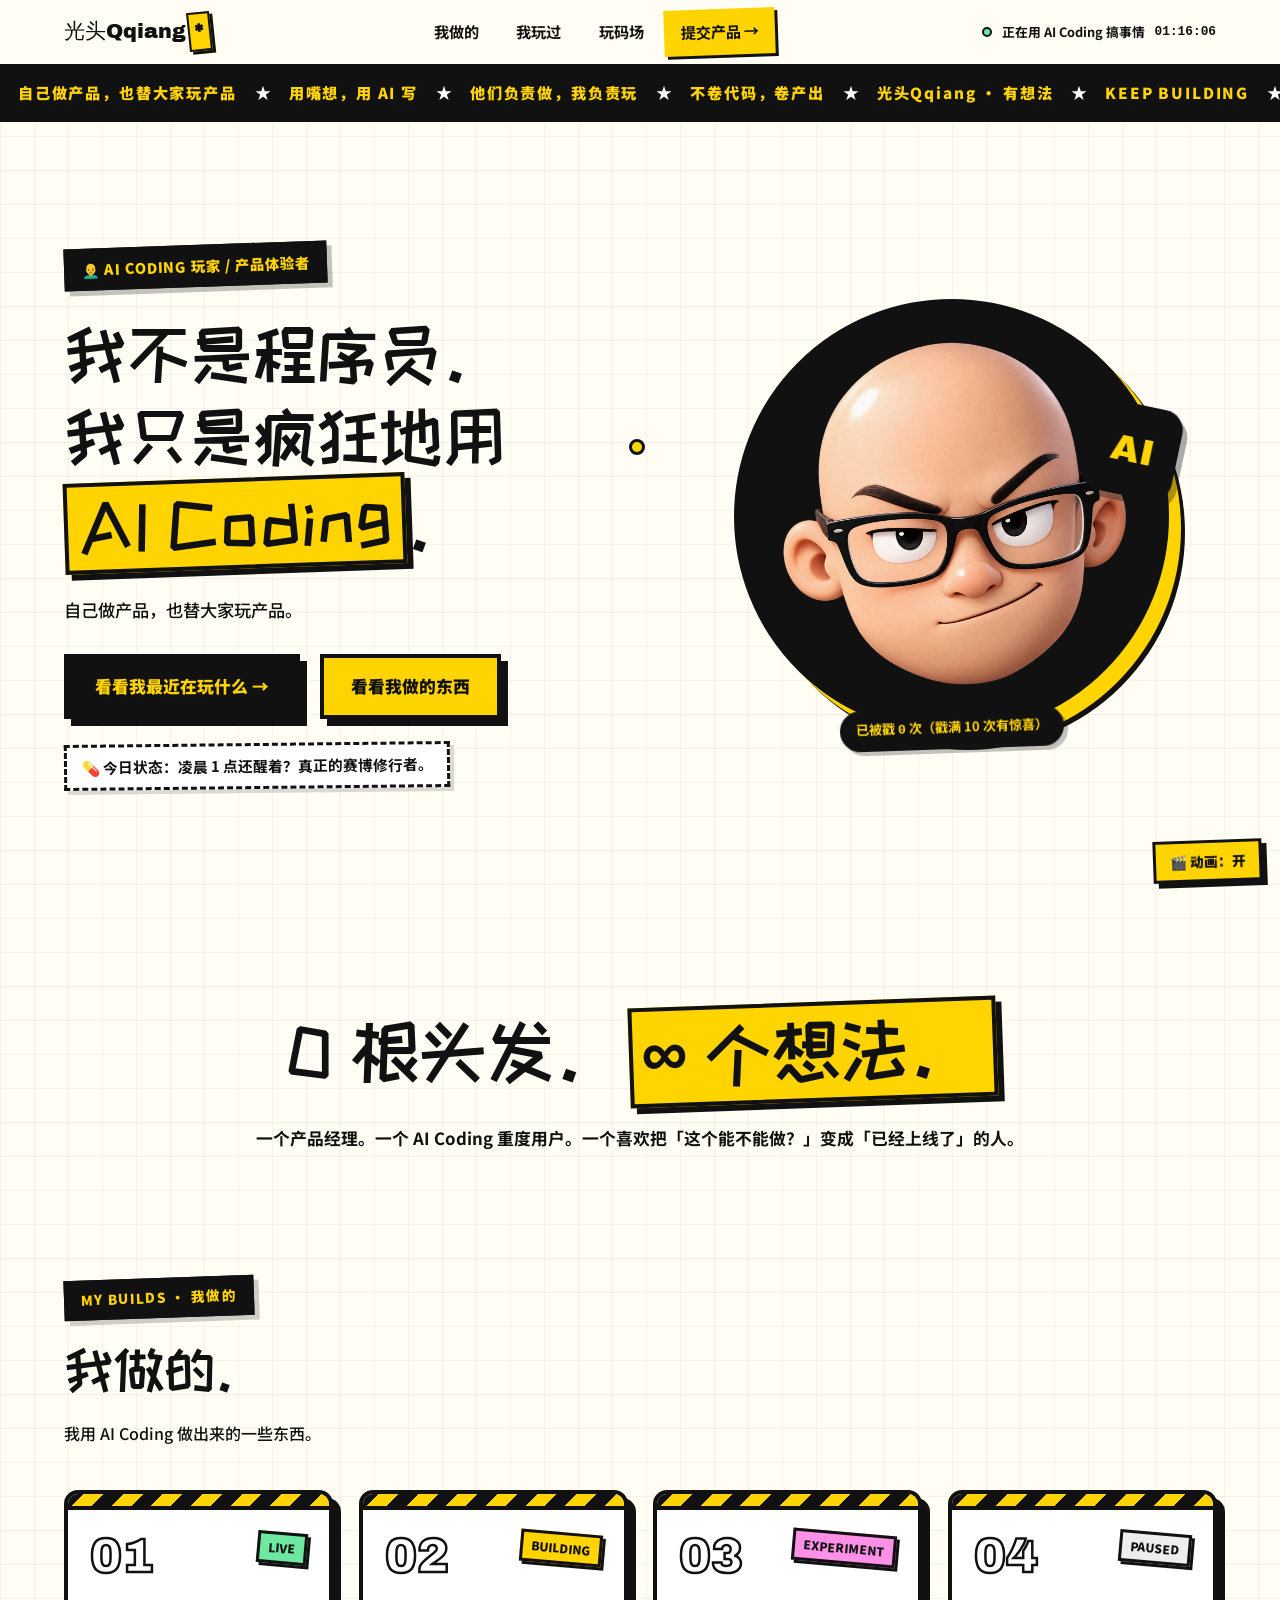
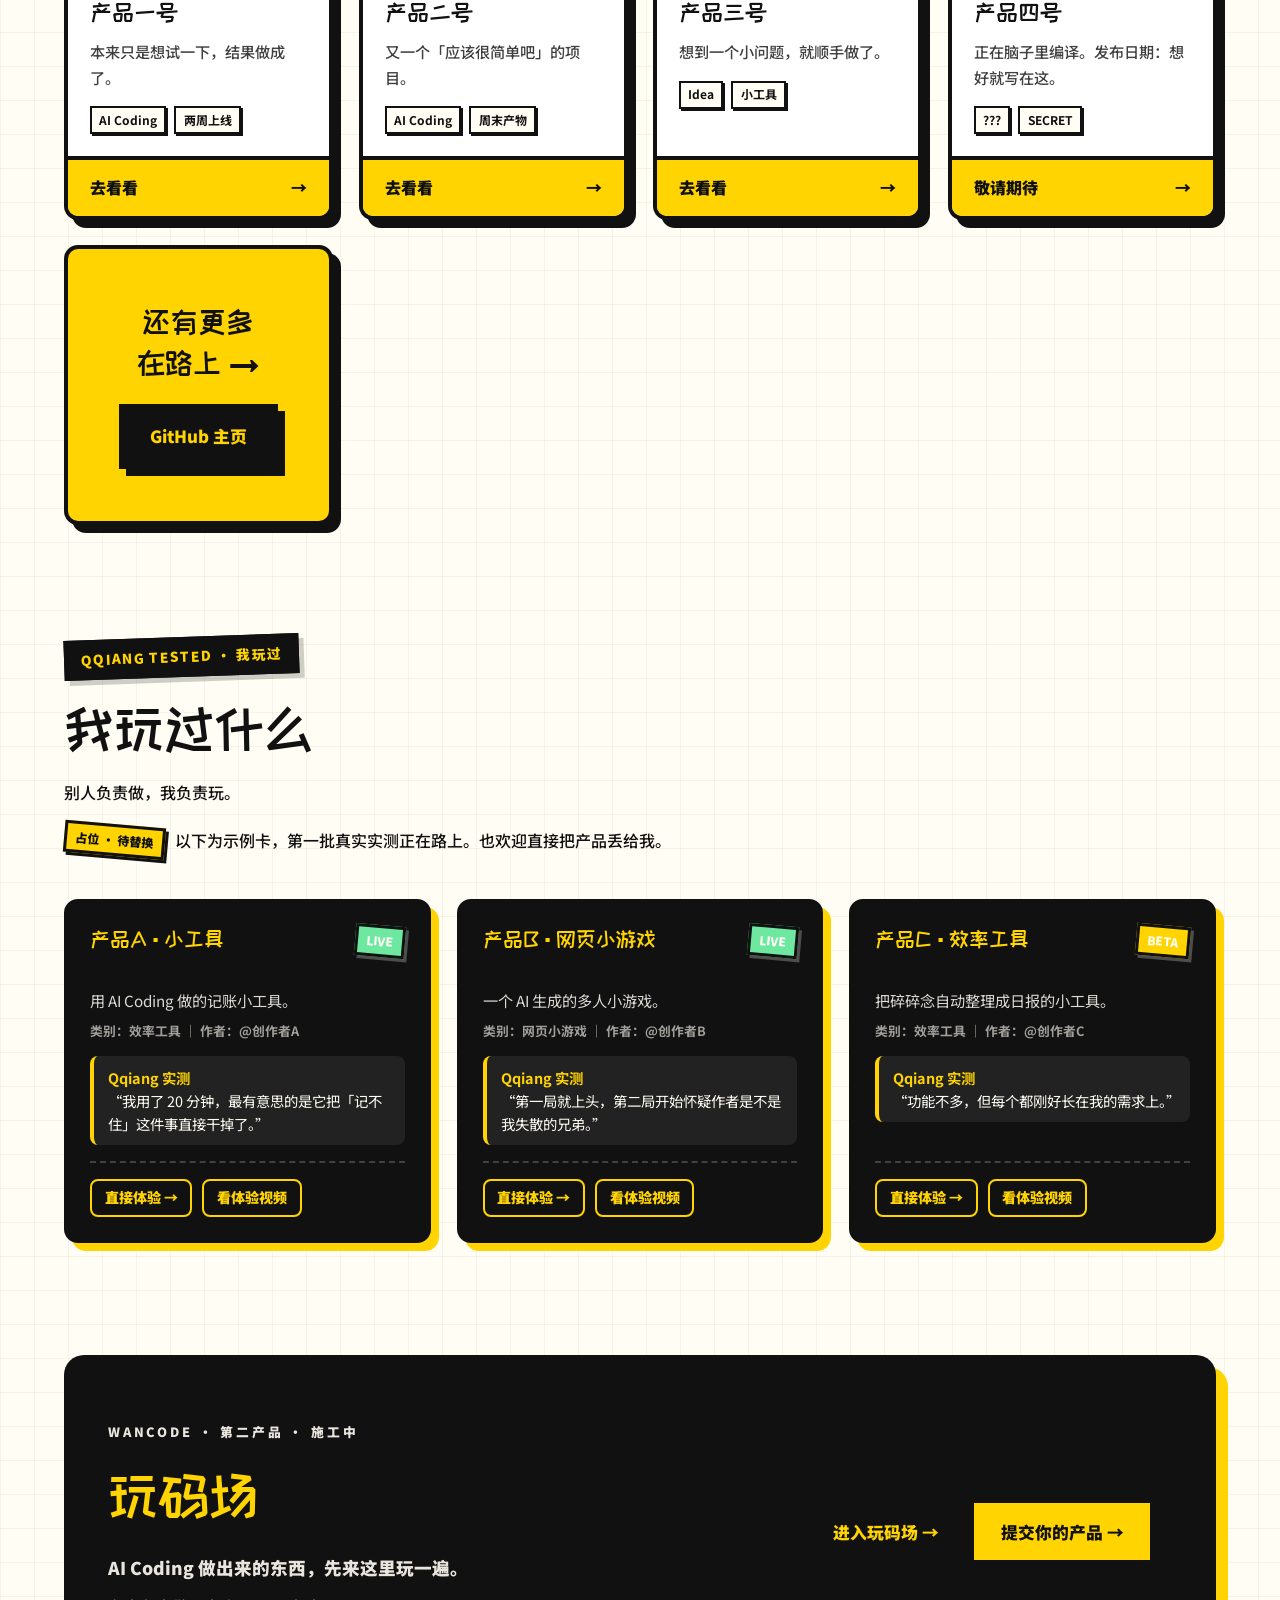
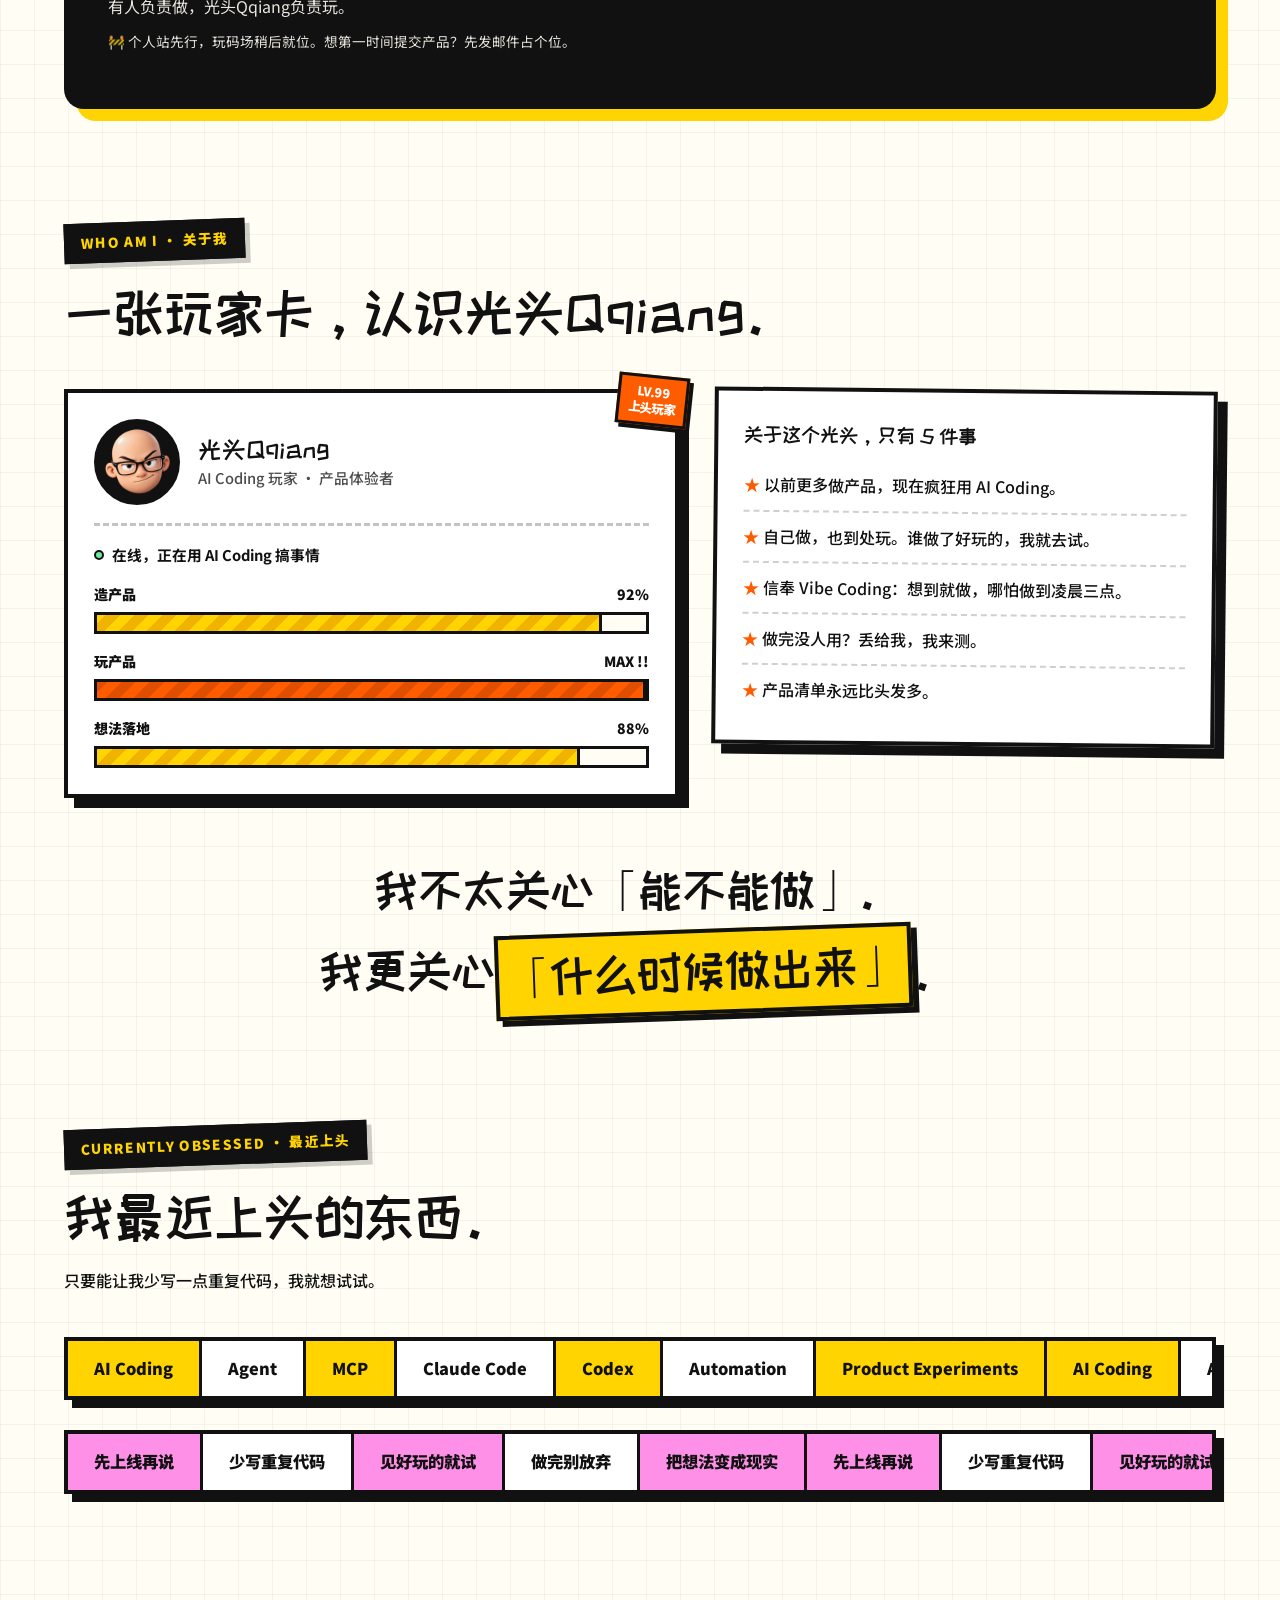
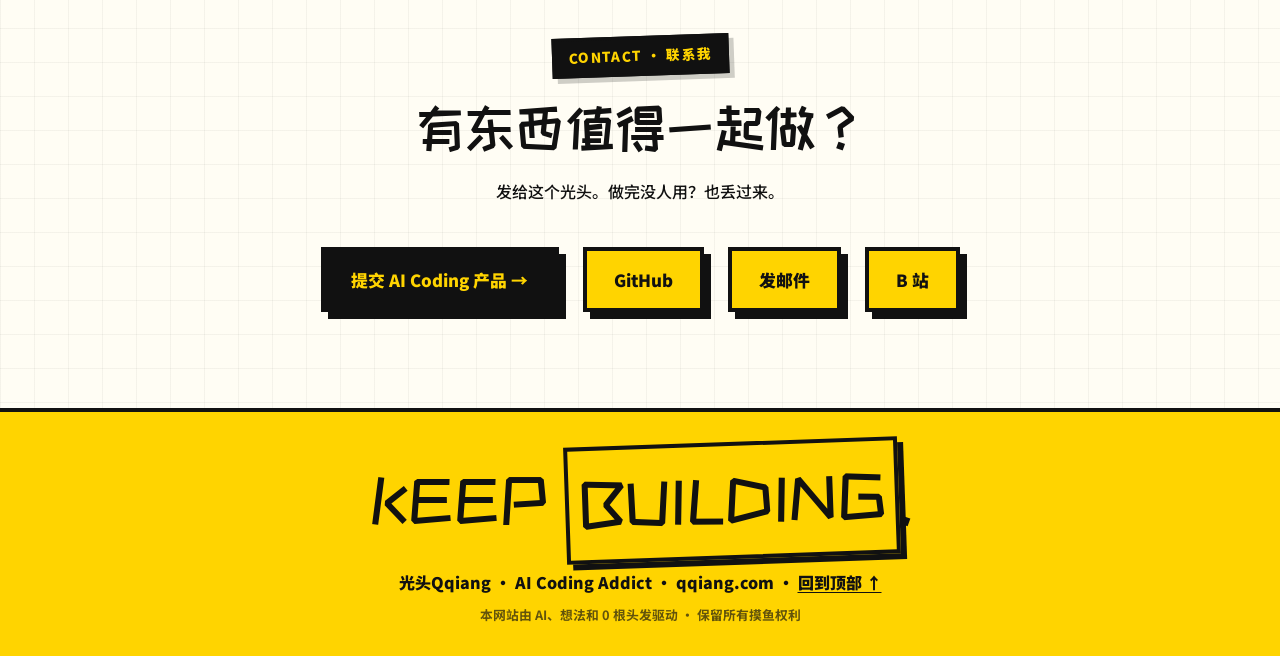
==== commit 7f6504dd: "🎨 全站替换新 IP 形象：3D 光头Qqiang（首屏/玩家卡/favicon）" ====
--- a/index.html
+++ b/index.html
@@ -81,7 +81,7 @@
       <div class="hero-right reveal" data-d=".1s">
         <div class="head-zone" id="headZone">
           <div class="head-phy" id="headPhy">
-            <img id="headImg" class="head-img" src="assets/head-hard-circle.png" alt="我的光头头像">
+            <img id="headImg" class="head-img" src="assets/ip-hero.png" alt="我的光头头像">
           </div>
           <div class="ai-badge" id="aiBadge">AI</div>
           <span class="head-count">已被戳 <b id="headCounter">0</b> 次（戳满 10 次有惊喜）</span>
@@ -242,7 +242,7 @@
       <div class="about-grid">
         <div class="player-card reveal">
           <div class="pc-top">
-            <img class="pc-avatar" src="assets/head-hard-circle.png" alt="光头Qqiang 的头像">
+            <img class="pc-avatar" src="assets/ip-hero.png" alt="光头Qqiang 的头像">
             <div class="pc-info">
               <h3>光头Qqiang</h3>
               <p>AI Coding 玩家 · 产品体验者</p>
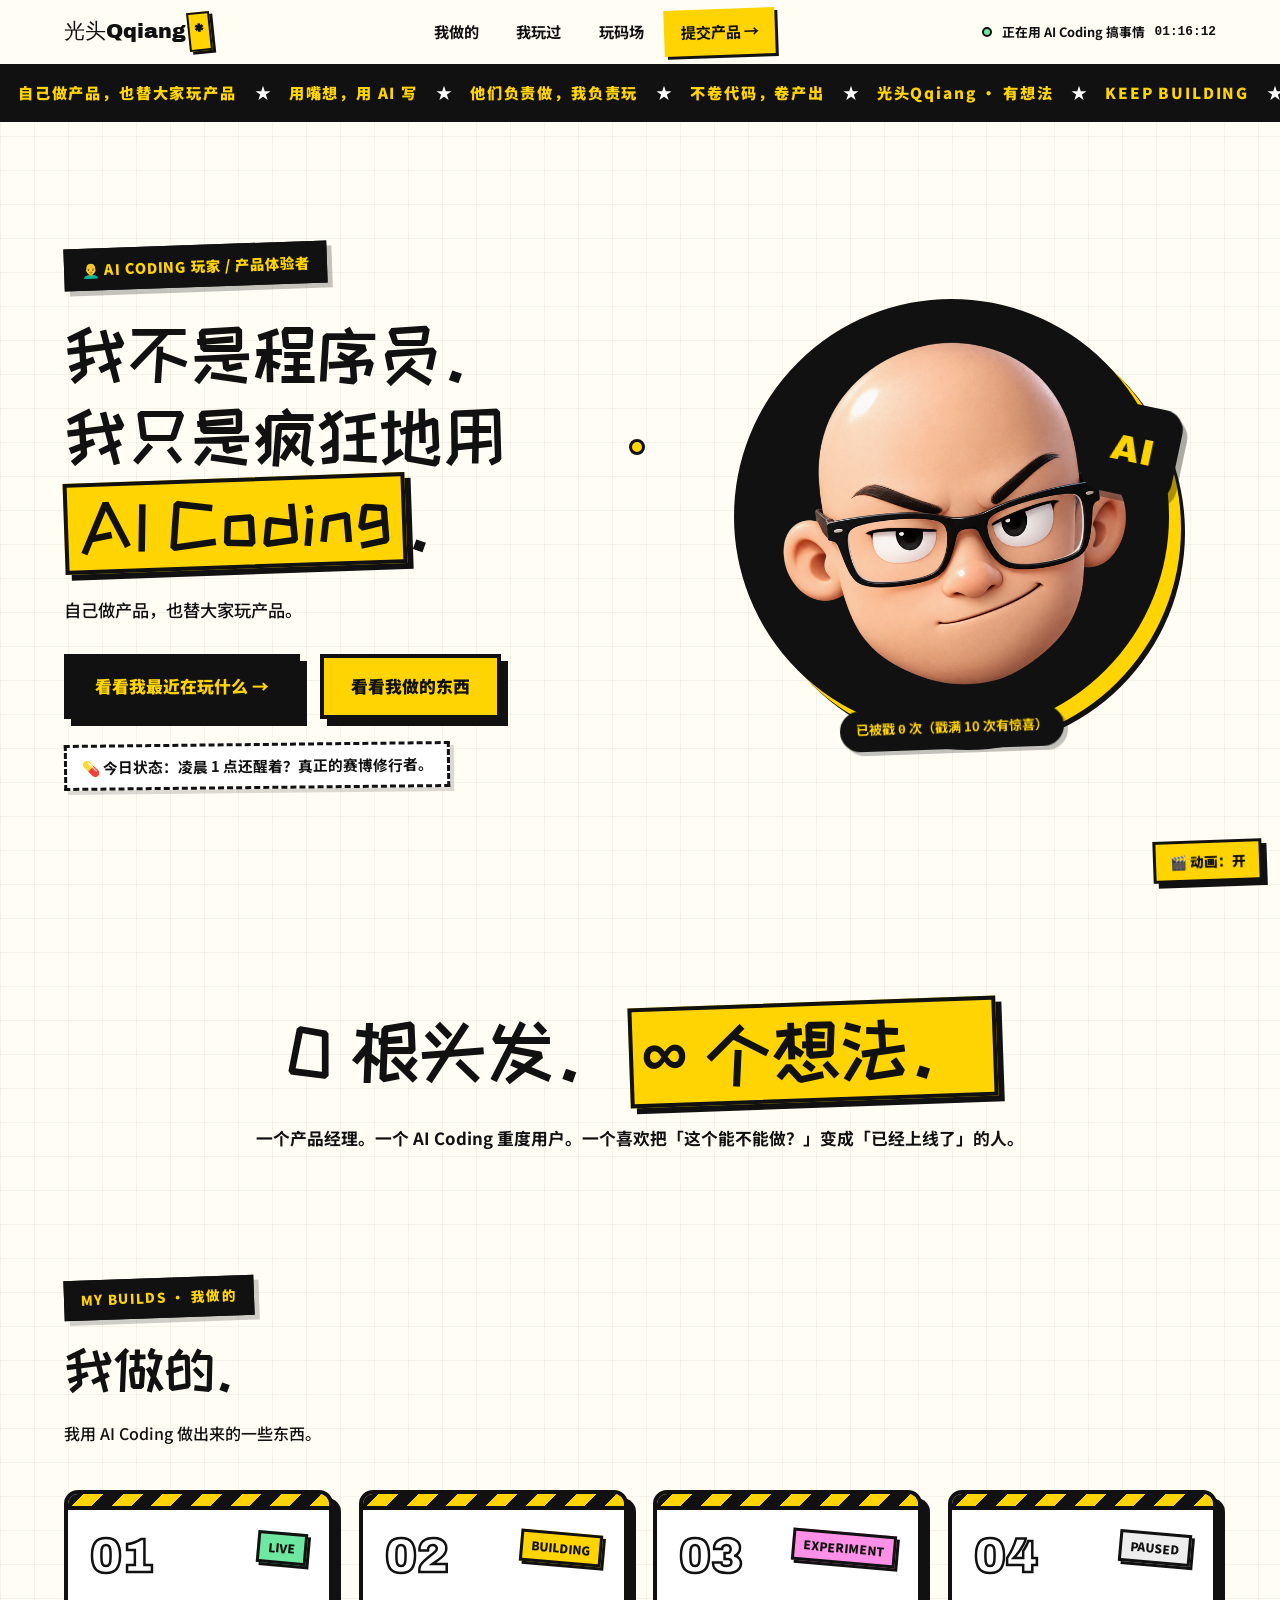
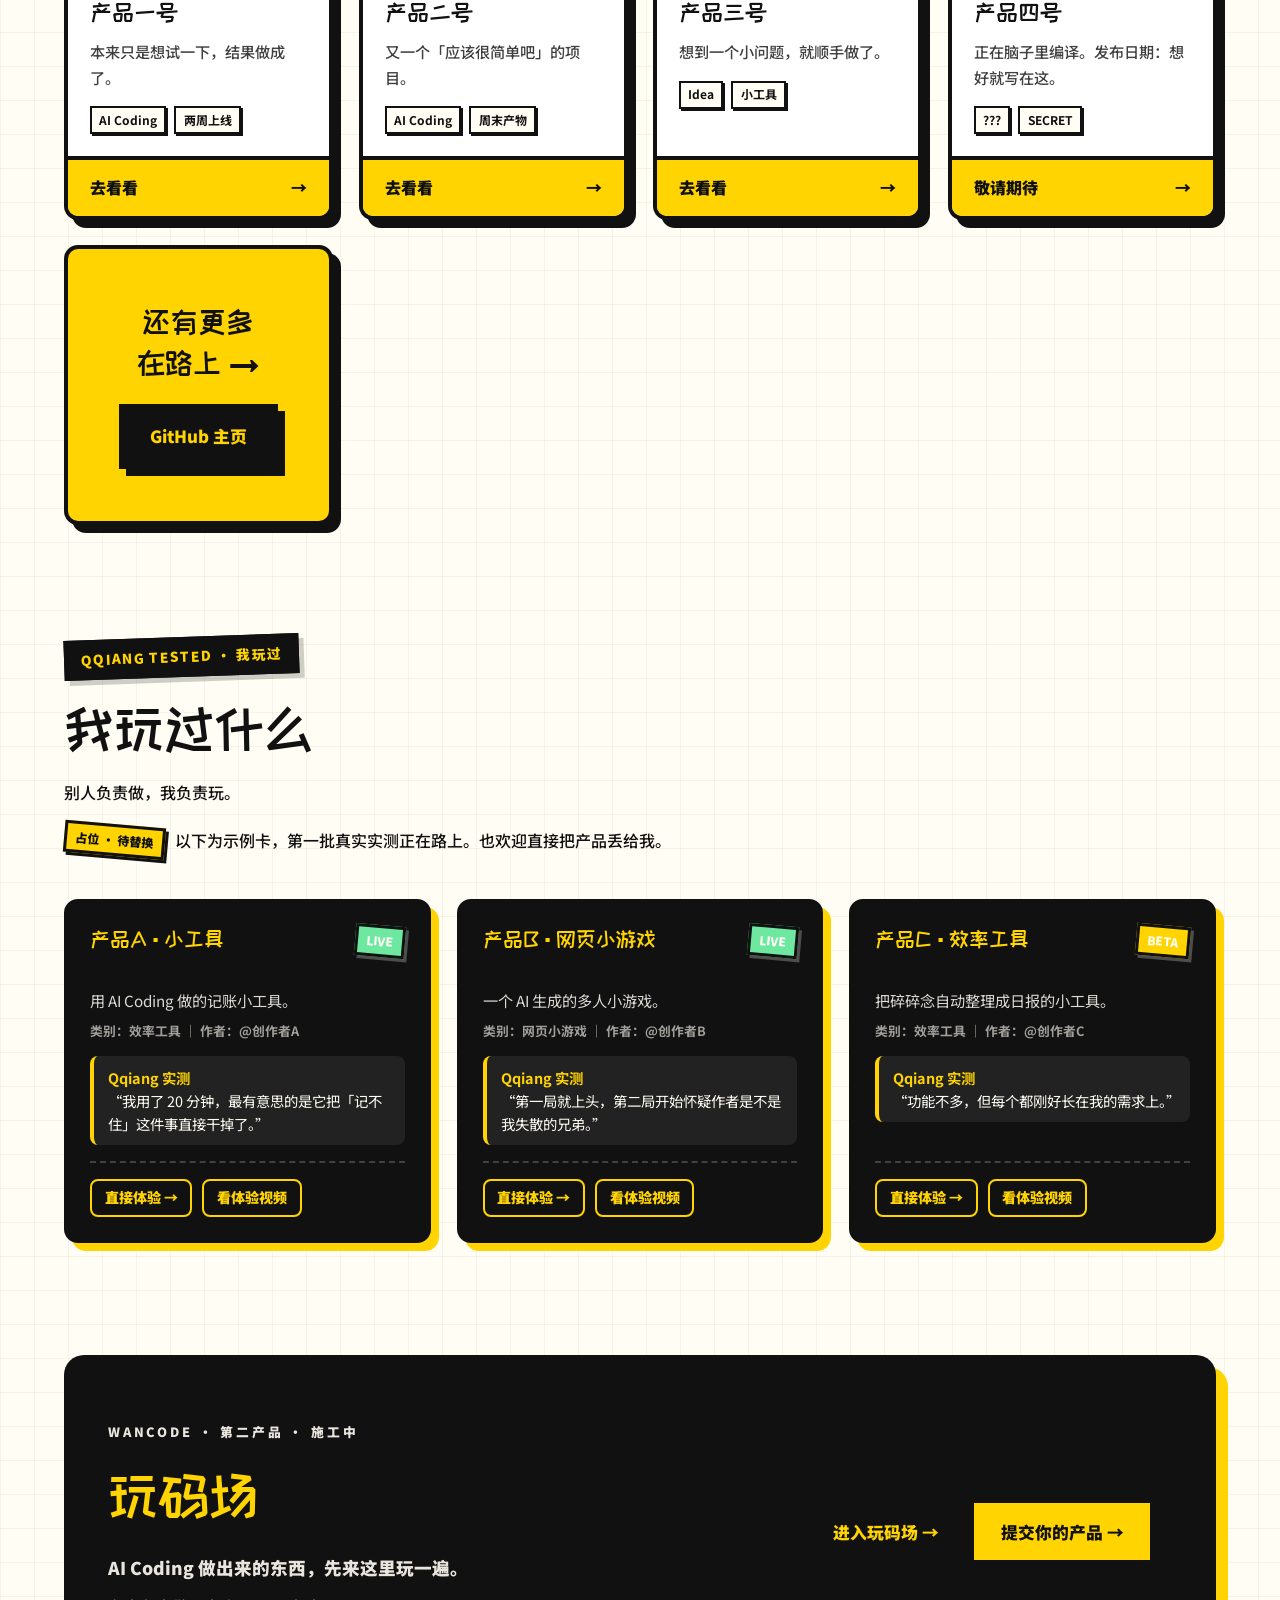
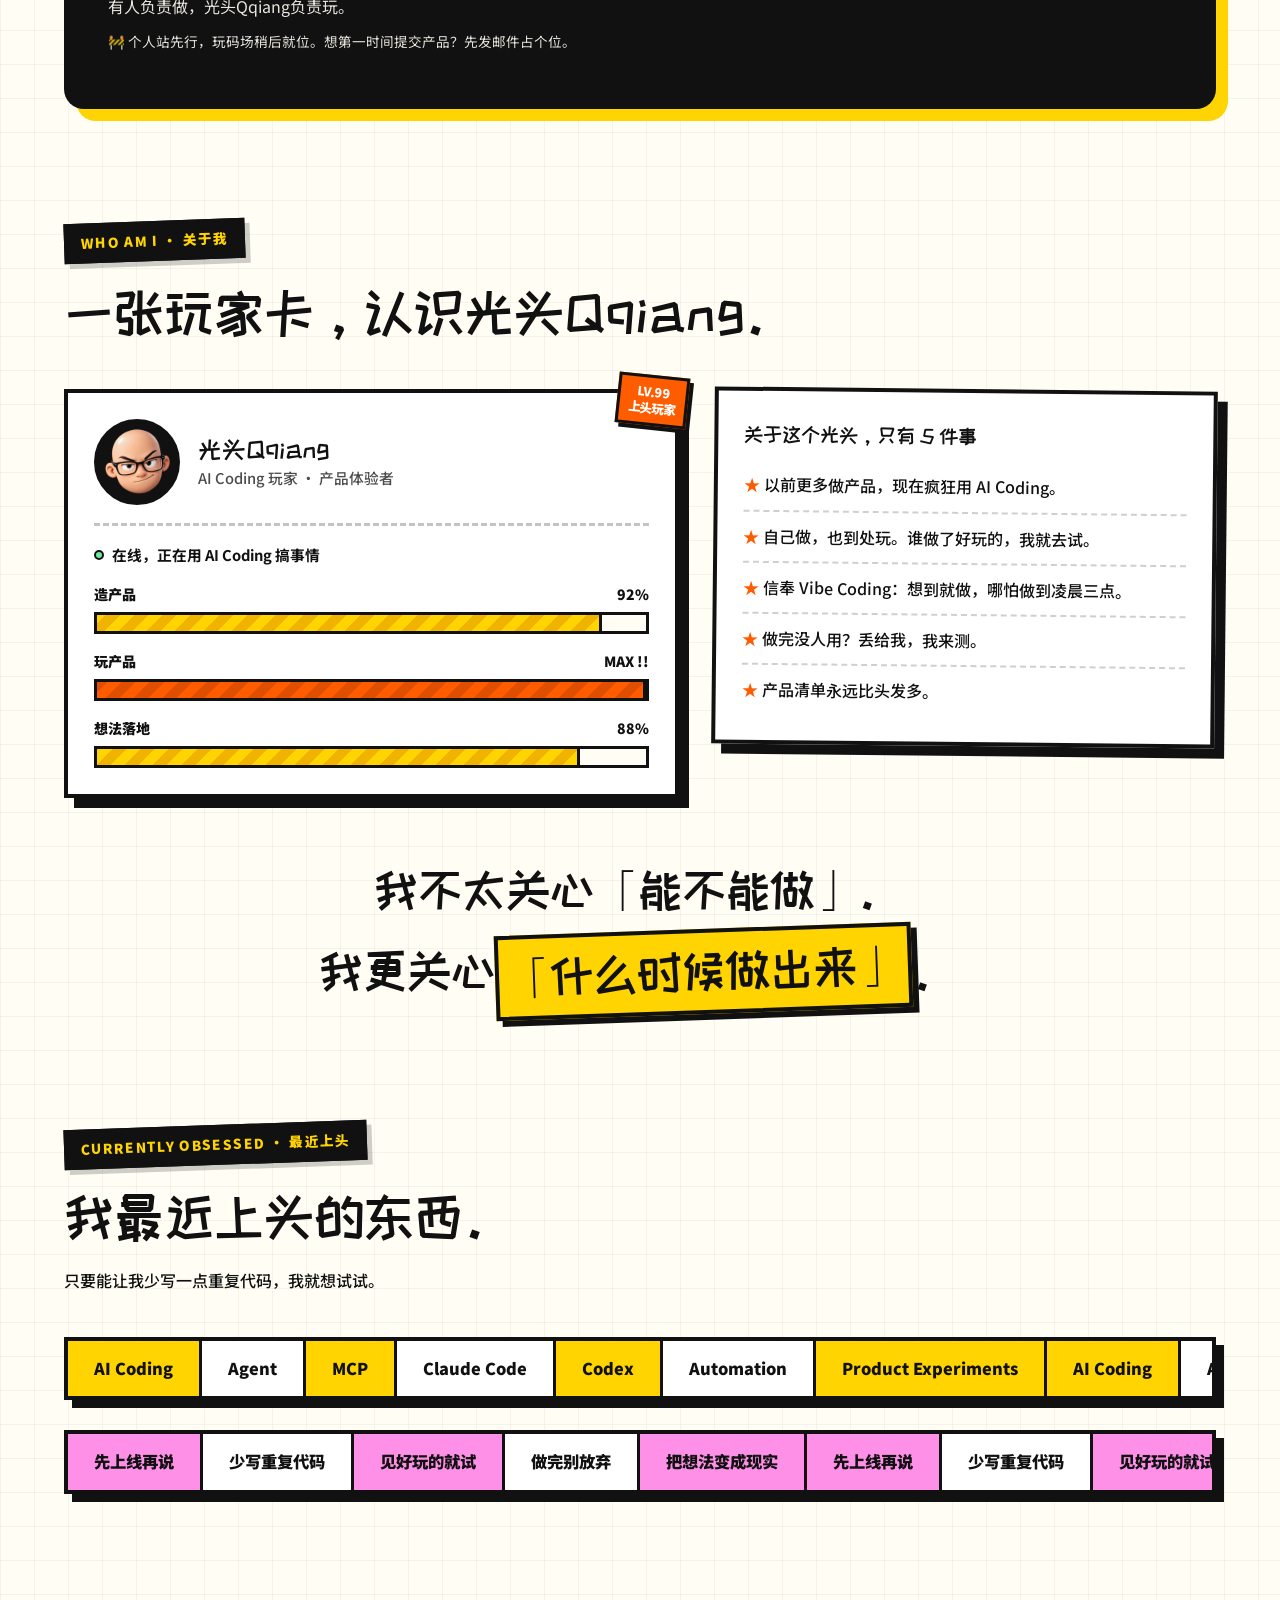
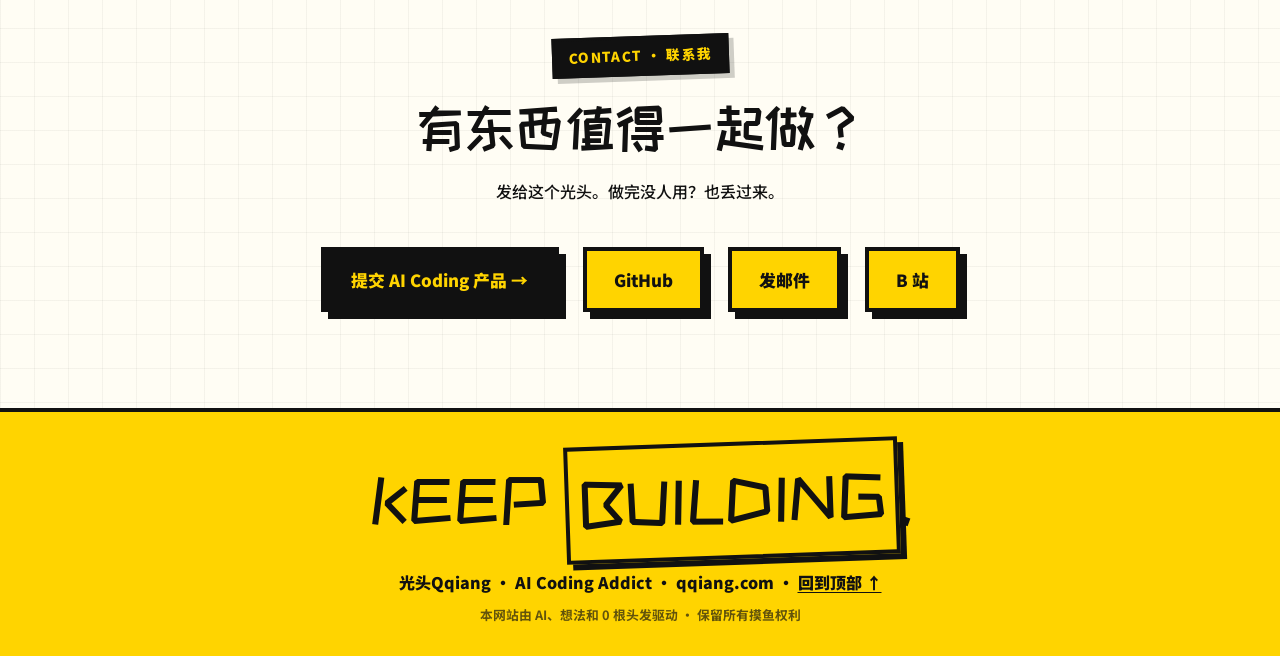
==== commit 595b13b5: "🏟️ 玩码场落地页上线：AI Coding 产品体验场 + 个人站入口接通" ====
--- a/index.html
+++ b/index.html
@@ -30,7 +30,7 @@
       <nav class="nav-links">
         <a href="#work">我做的</a>
         <a href="#played">我玩过</a>
-        <a href="#wancode">玩码场</a>
+        <a href="wancode/">玩码场</a>
         <a class="nav-cta" href="#contact">提交产品 →</a>
       </nav>
       <div class="status">
@@ -227,7 +227,7 @@
           <p class="wancode-note">🚧 个人站先行，玩码场稍后就位。想第一时间提交产品？先发邮件占个位。</p>
         </div>
         <div class="wancode-cta">
-          <a class="btn dark" href="#" data-placeholder="🚧 玩码场施工中：先把产品发邮件丢过来占个位">进入玩码场 →</a>
+          <a class="btn dark" href="wancode/">进入玩码场 →</a>
           <a class="btn" href="mailto:290329033@qq.com?subject=提交你的产品">提交你的产品 →</a>
         </div>
       </div>
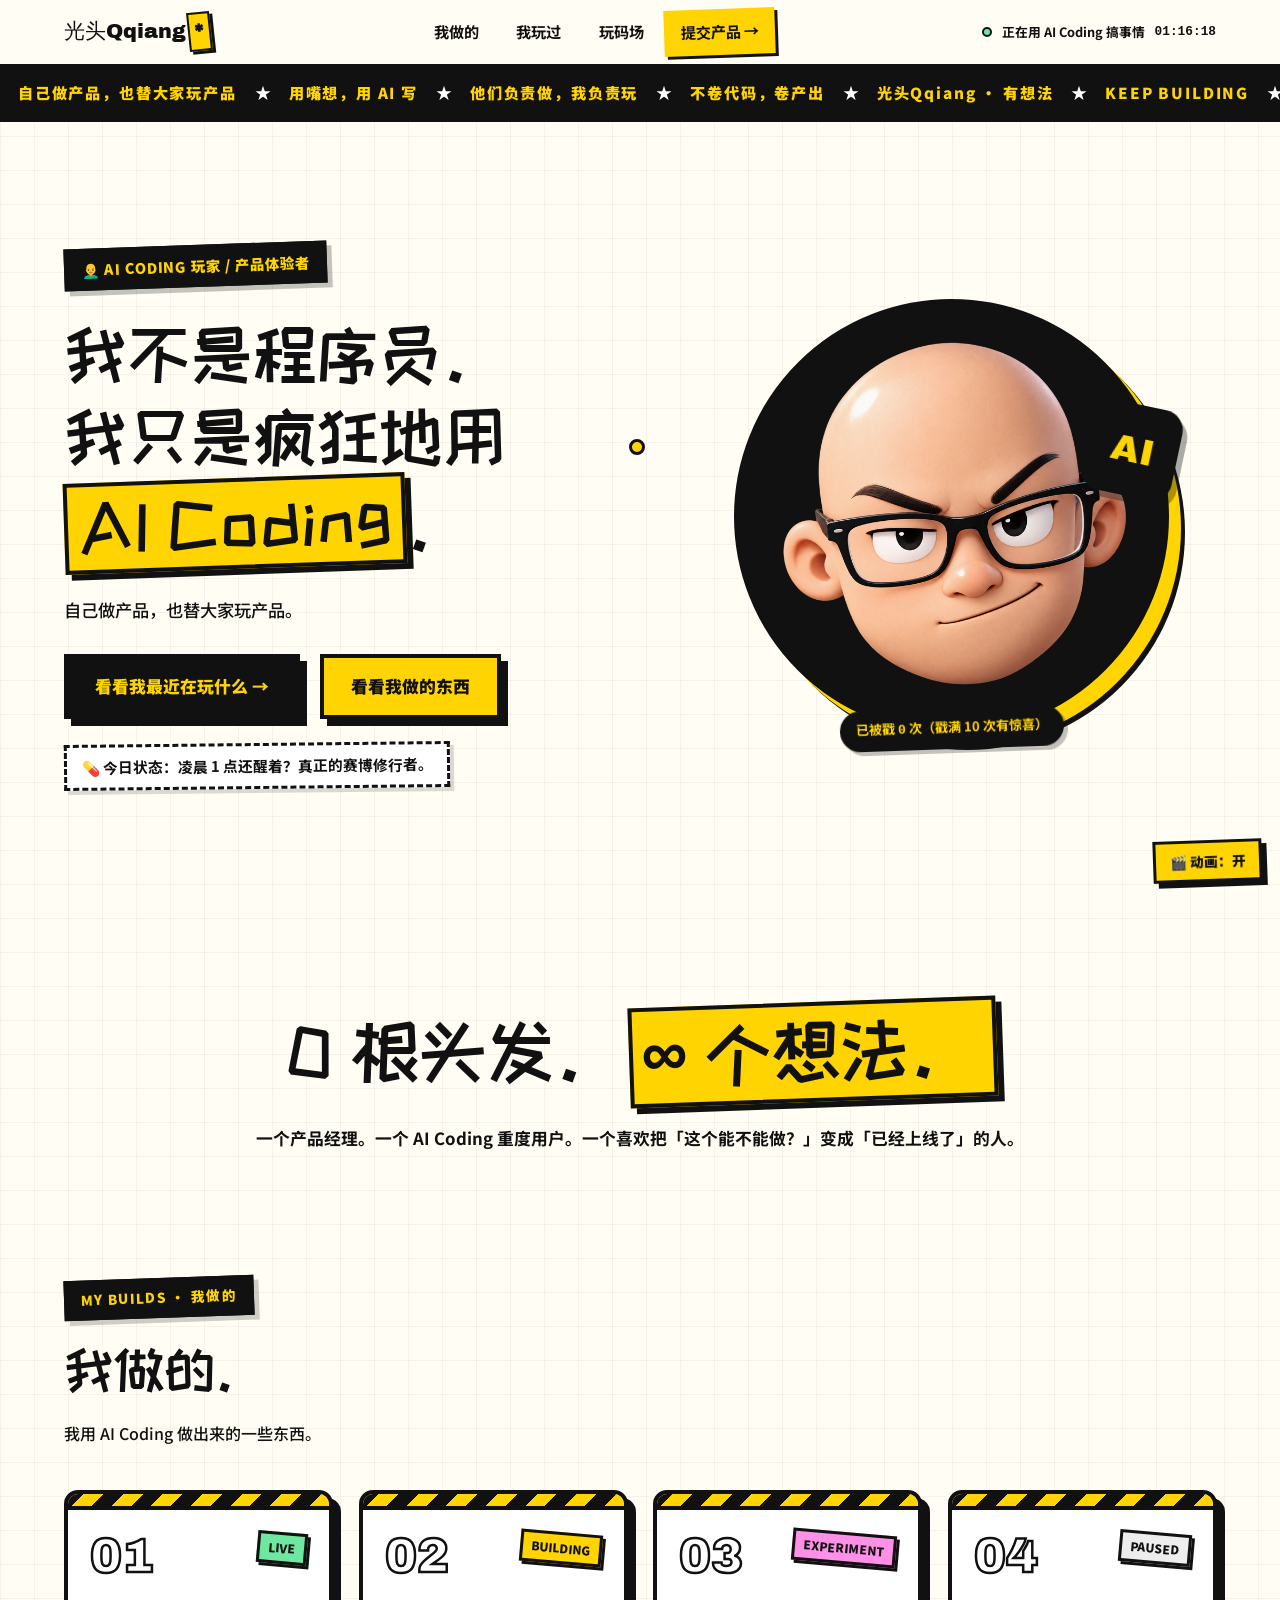
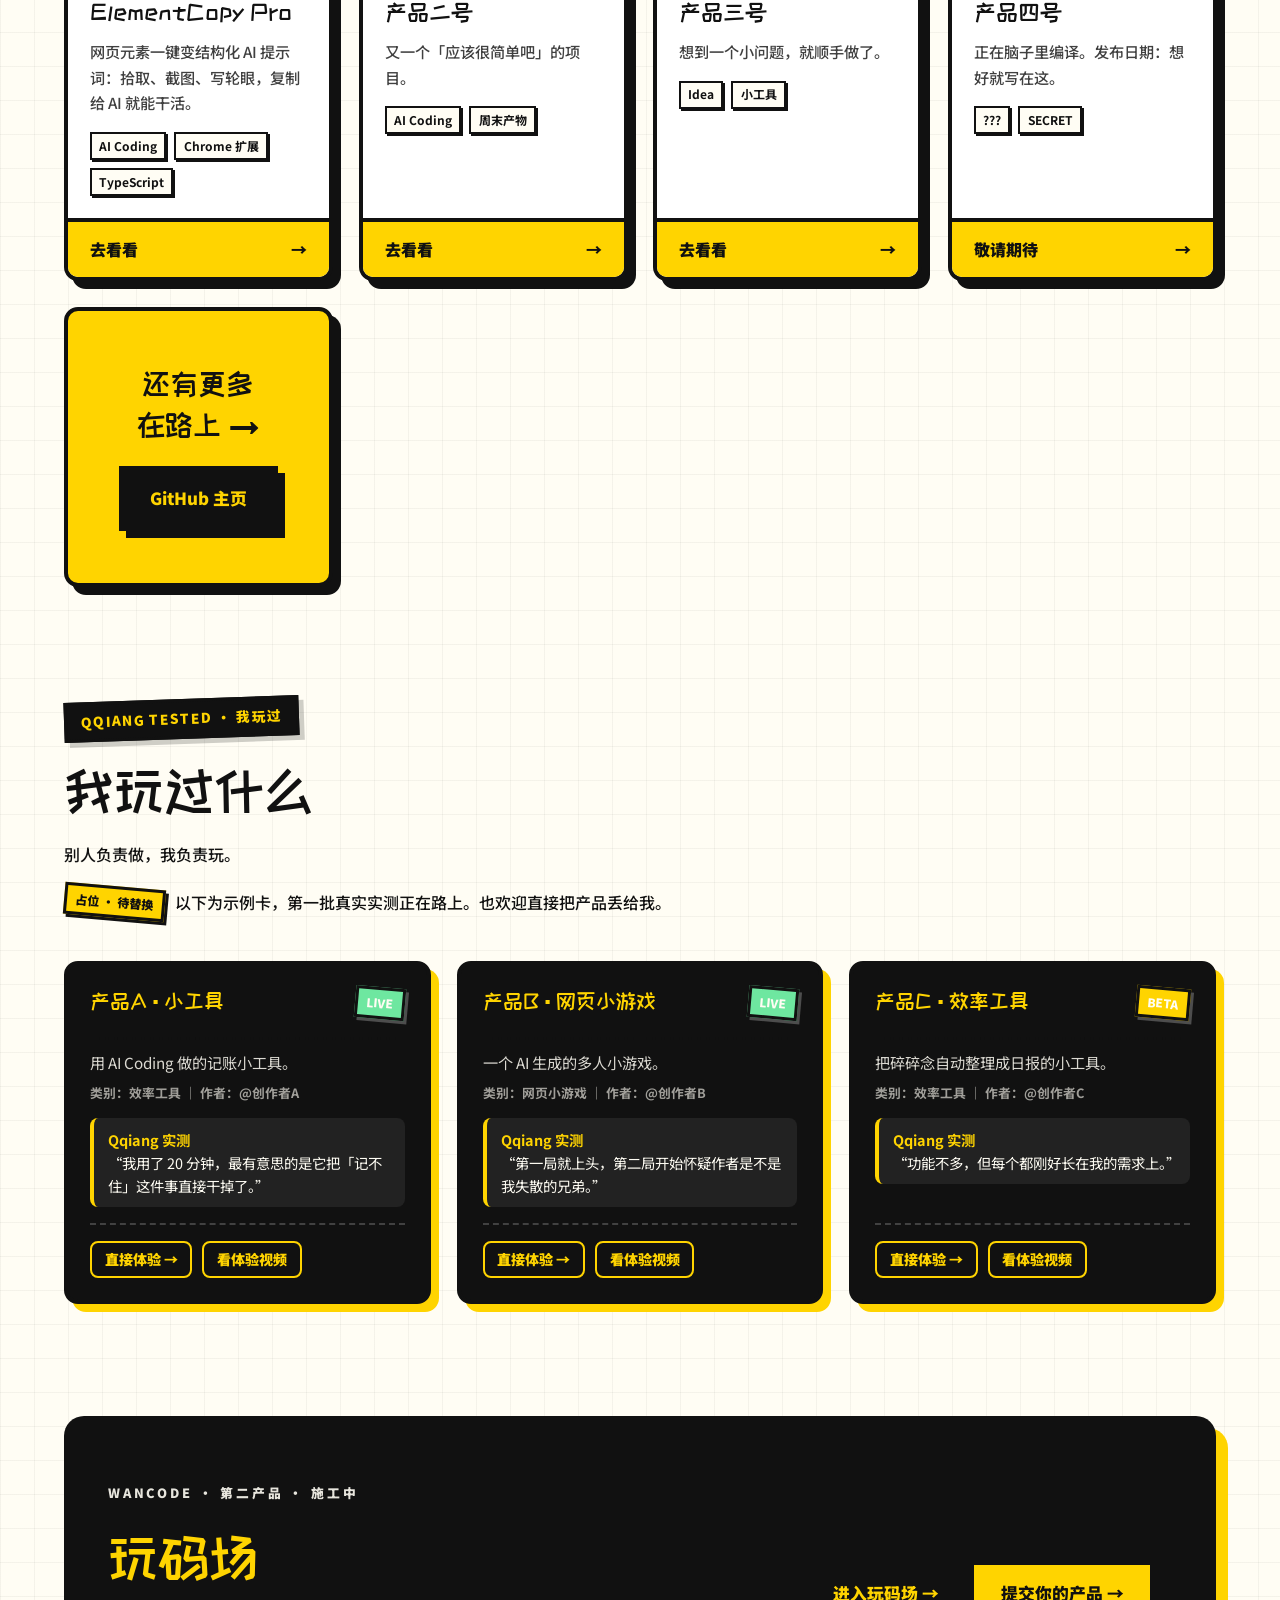
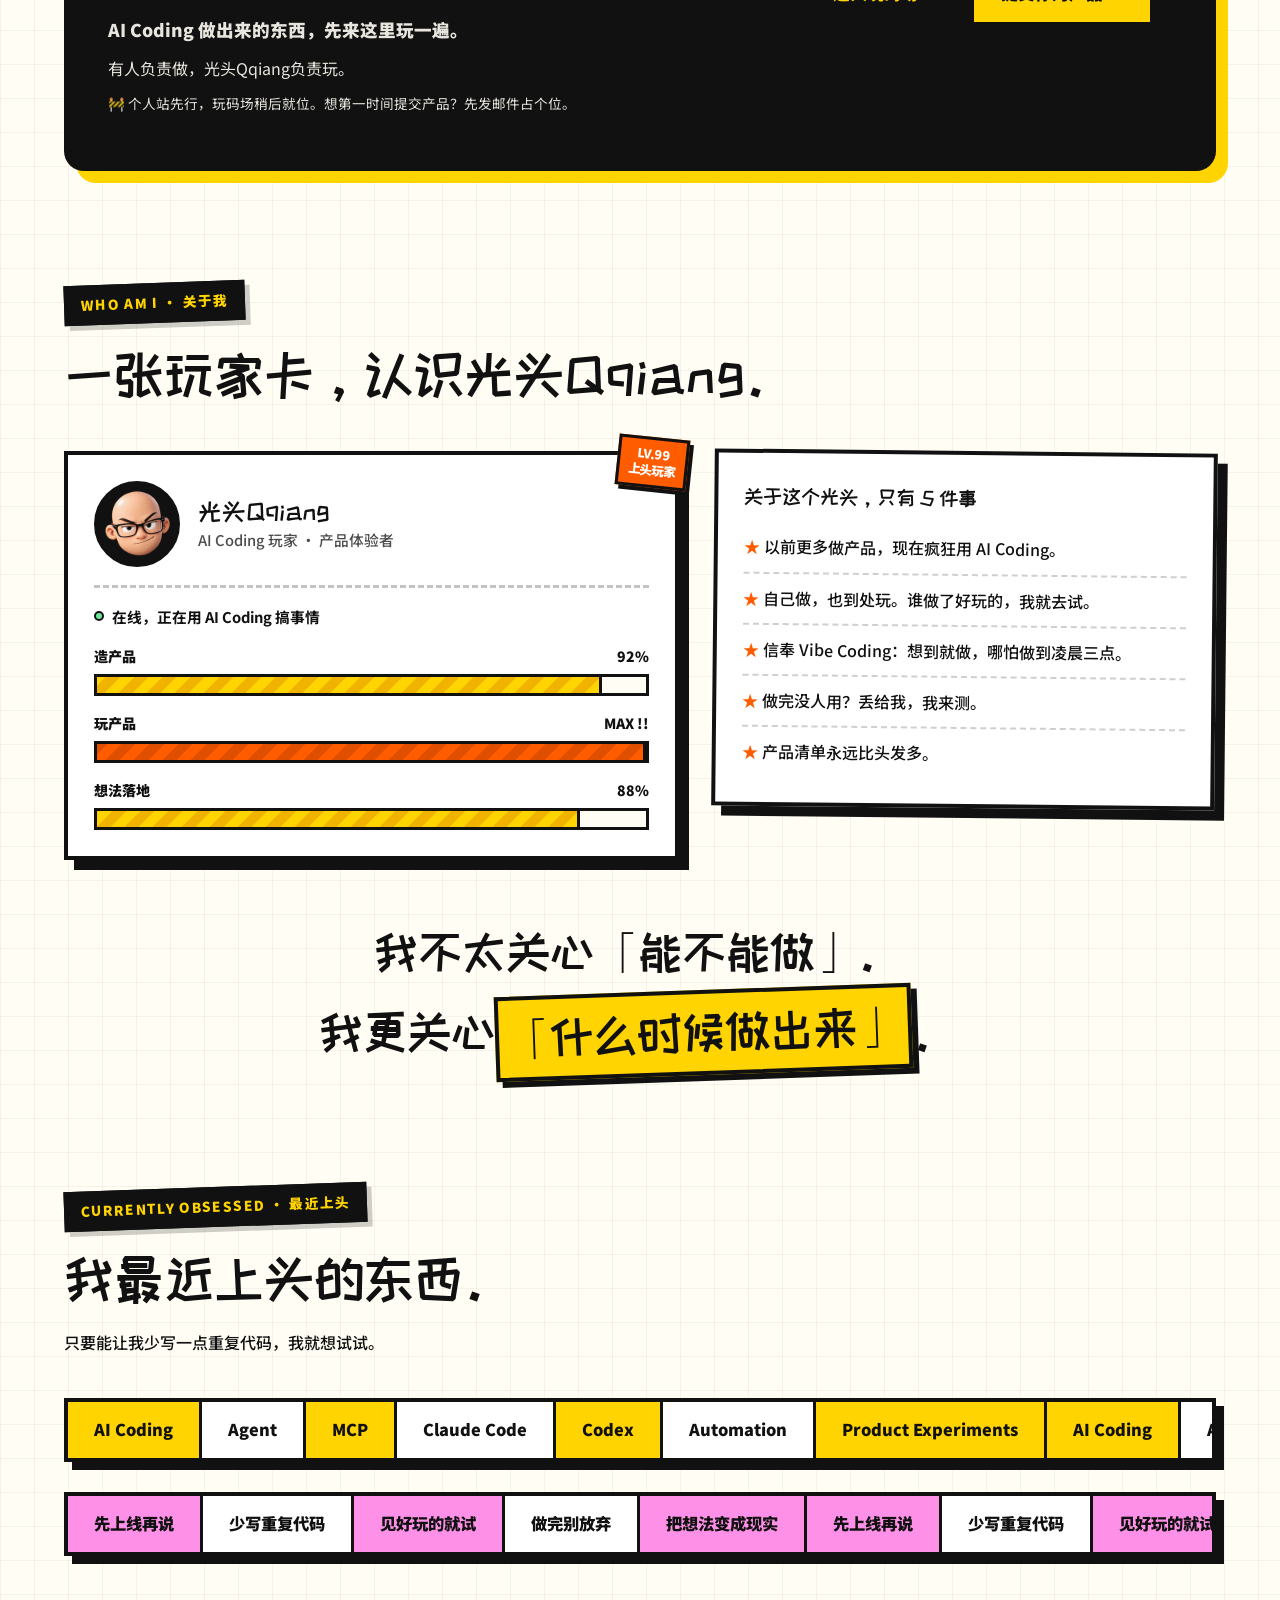
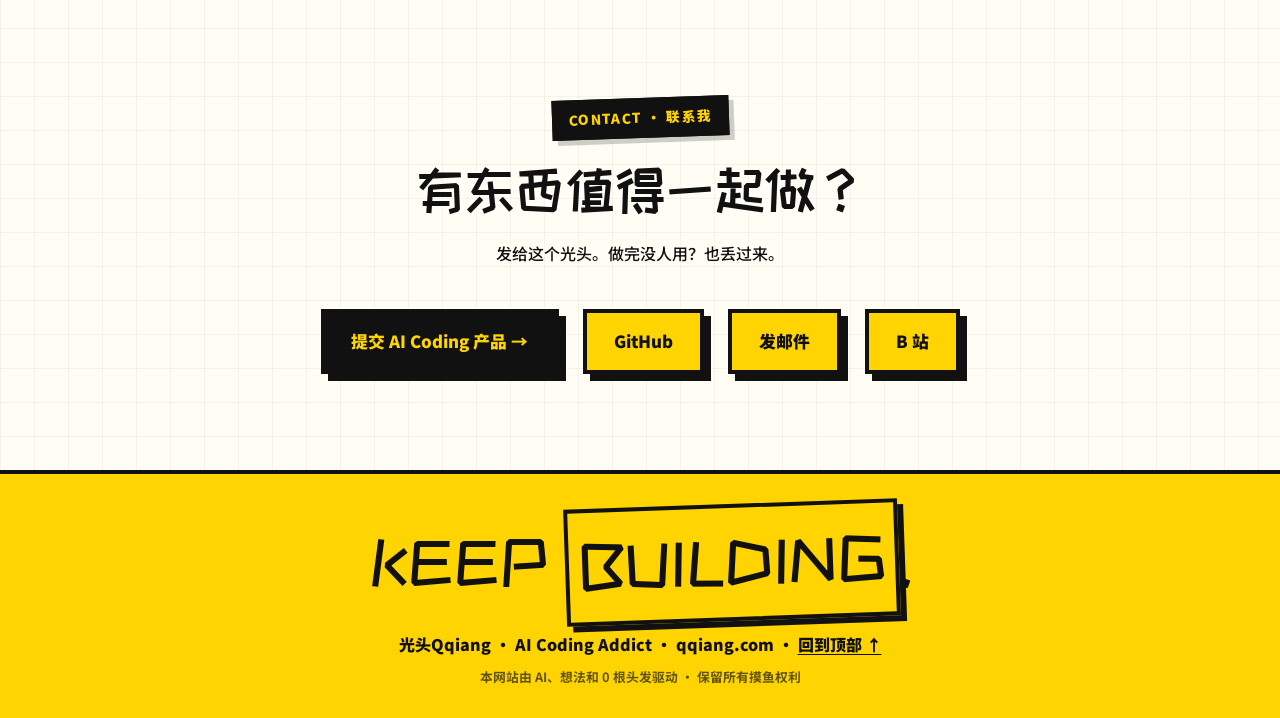
==== commit e38bc3b0: "🚀 ElementCopy Pro 上架：我做的首发产品 + 玩码场 NO.001 入场券" ====
--- a/index.html
+++ b/index.html
@@ -110,11 +110,11 @@
           <div class="card-body">
             <div class="card-num">01</div>
             <span class="pill live">LIVE</span>
-            <h3>产品一号</h3>
-            <p>本来只是想试一下，结果做成了。</p>
-            <div class="card-tags"><span>AI Coding</span><span>两周上线</span></div>
-          </div>
-          <a class="card-link" href="#" target="_blank" rel="noopener">去看看 <i>→</i></a>
+            <h3>ElementCopy Pro</h3>
+            <p>网页元素一键变结构化 AI 提示词：拾取、截图、写轮眼，复制给 AI 就能干活。</p>
+            <div class="card-tags"><span>AI Coding</span><span>Chrome 扩展</span><span>TypeScript</span></div>
+          </div>
+          <a class="card-link" href="https://github.com/Qqiang1206/elementcopy" target="_blank" rel="noopener">去看看 <i>→</i></a>
         </article>
 
         <article class="card tilt">
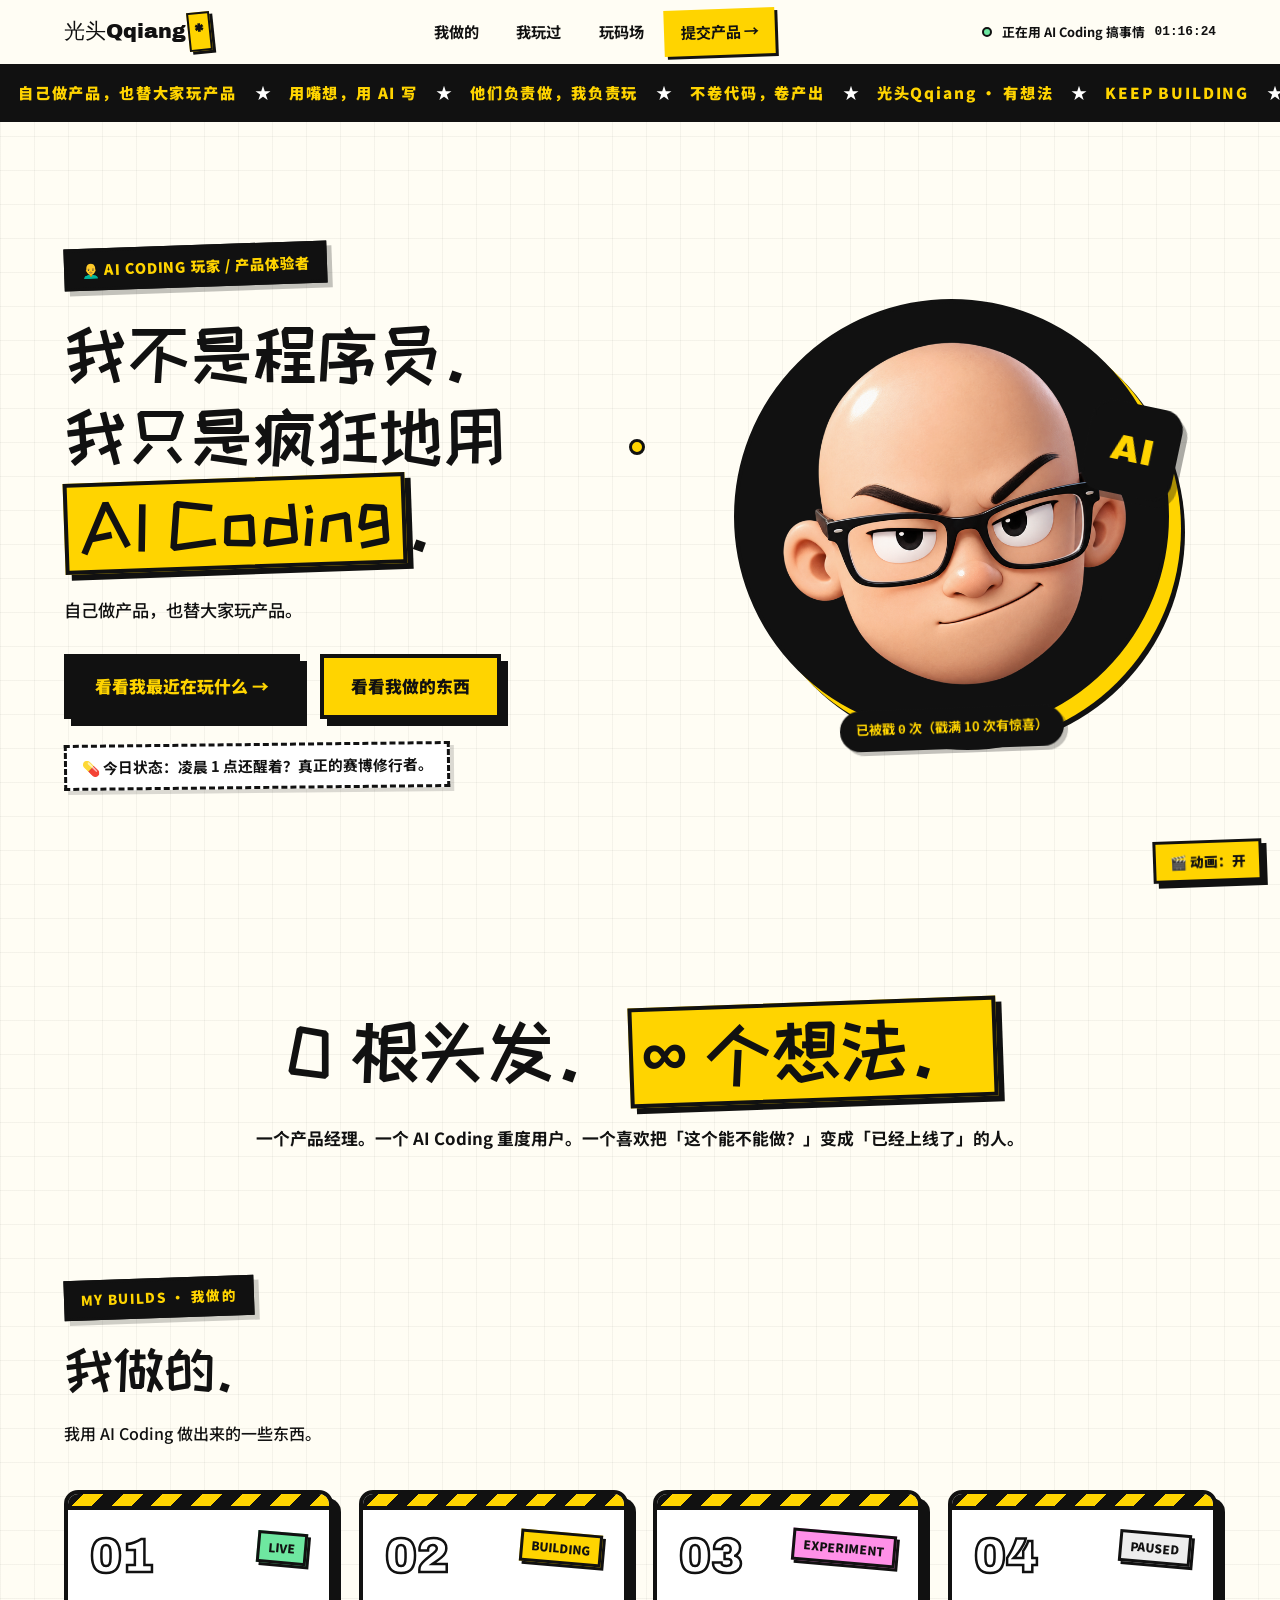
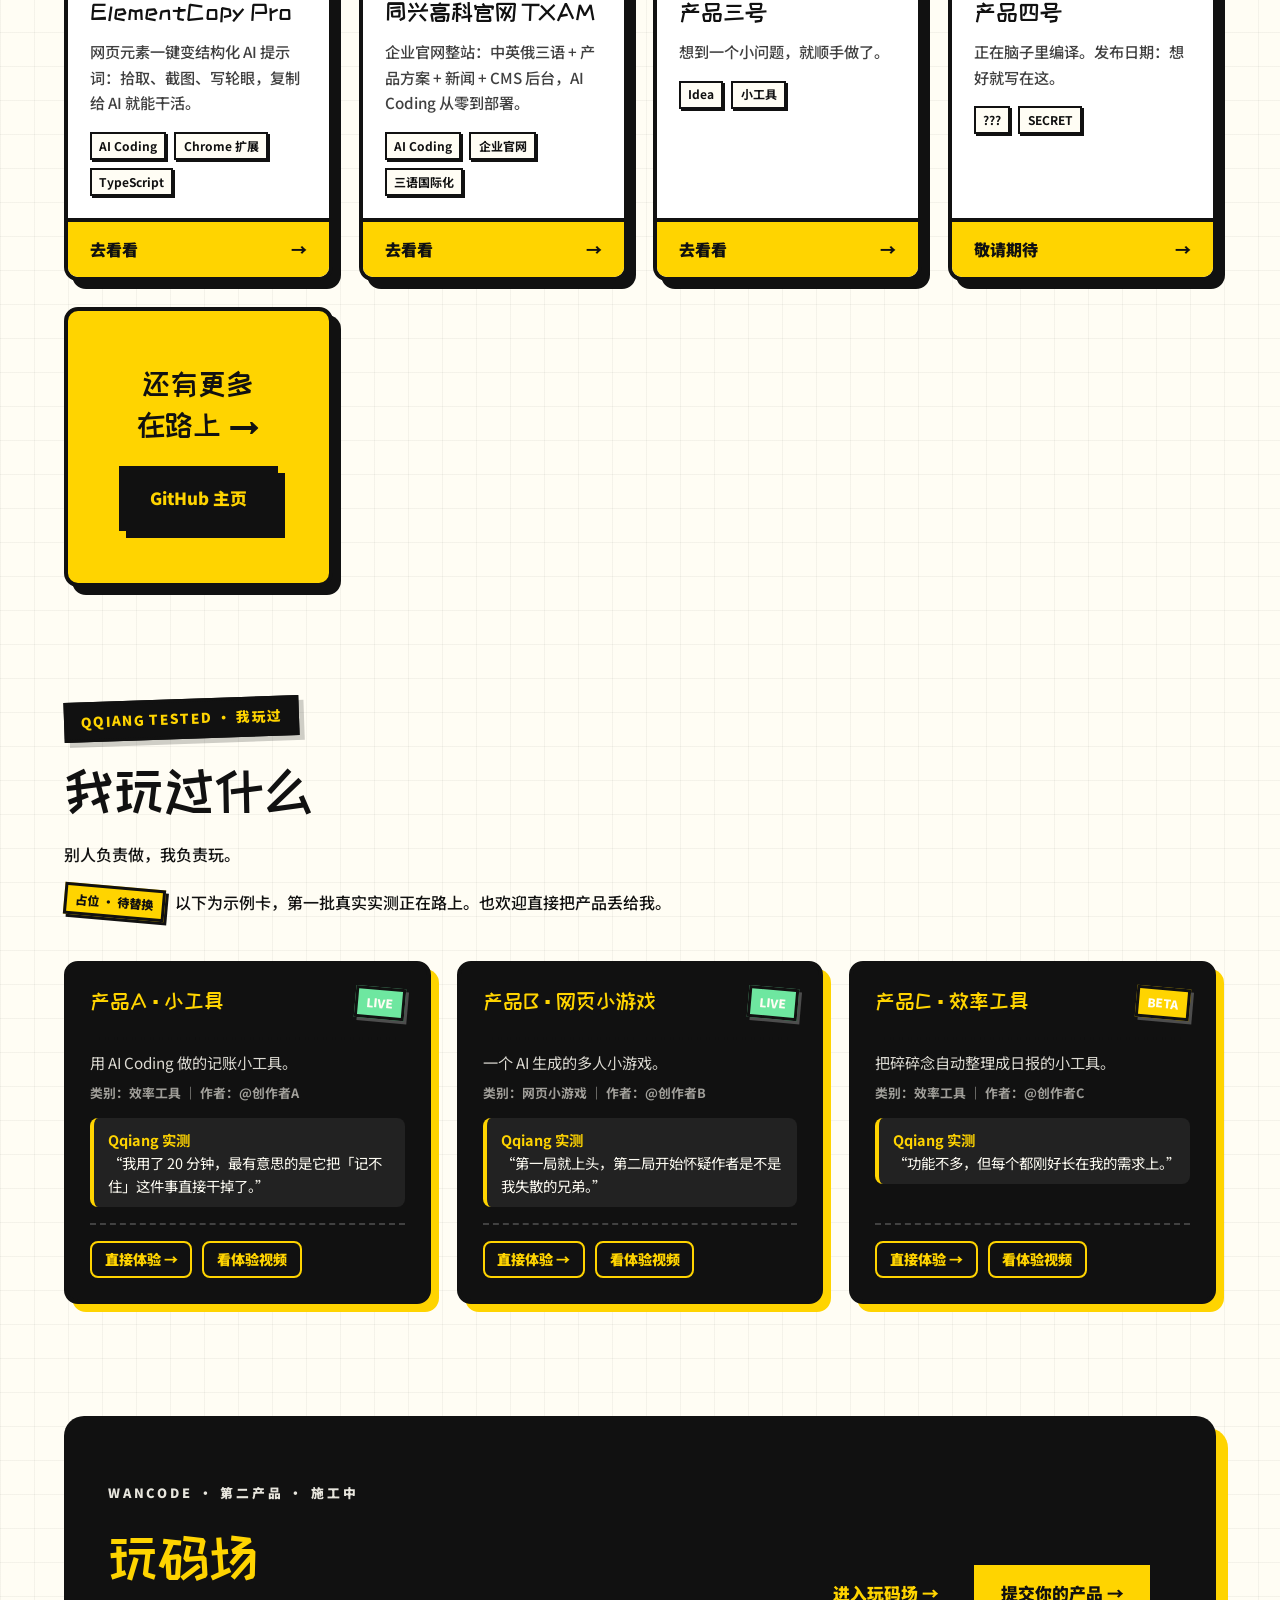
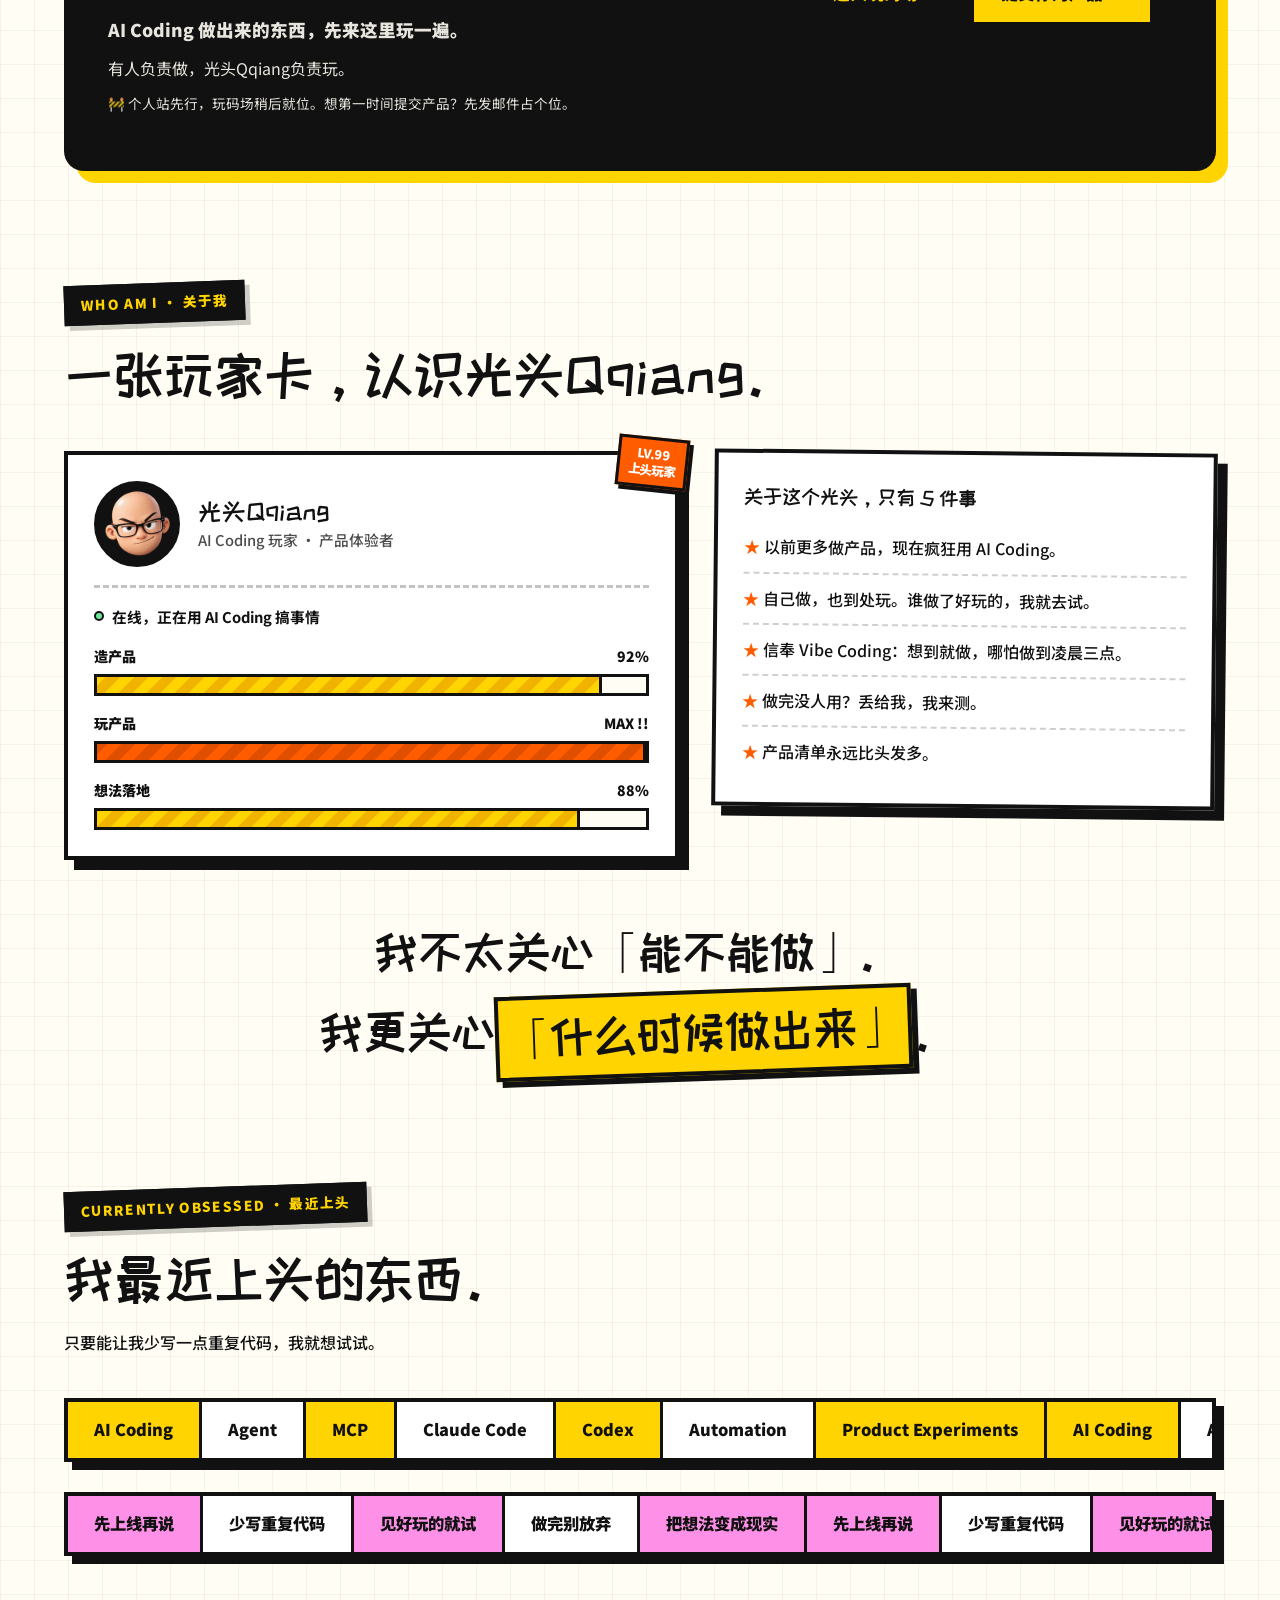
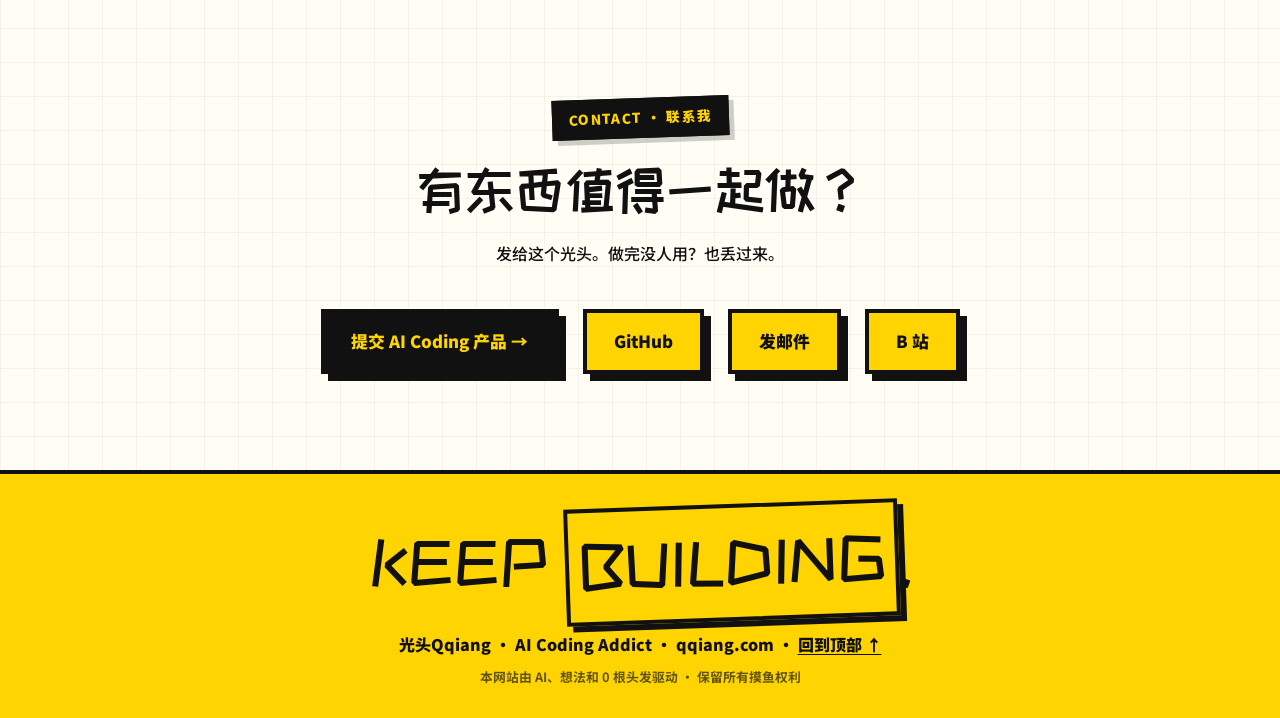
==== commit af89c77a: "🏢 我做的新增：同兴高科官网 TXAM（企业官网 · BUILDING）" ====
--- a/index.html
+++ b/index.html
@@ -122,11 +122,11 @@
           <div class="card-body">
             <div class="card-num">02</div>
             <span class="pill wip">BUILDING</span>
-            <h3>产品二号</h3>
-            <p>又一个「应该很简单吧」的项目。</p>
-            <div class="card-tags"><span>AI Coding</span><span>周末产物</span></div>
-          </div>
-          <a class="card-link" href="#" target="_blank" rel="noopener">去看看 <i>→</i></a>
+            <h3>同兴高科官网 TXAM</h3>
+            <p>企业官网整站：中英俄三语 + 产品方案 + 新闻 + CMS 后台，AI Coding 从零到部署。</p>
+            <div class="card-tags"><span>AI Coding</span><span>企业官网</span><span>三语国际化</span></div>
+          </div>
+          <a class="card-link" href="https://github.com/Qqiang1206/tongxing" target="_blank" rel="noopener">去看看 <i>→</i></a>
         </article>
 
         <article class="card tilt">
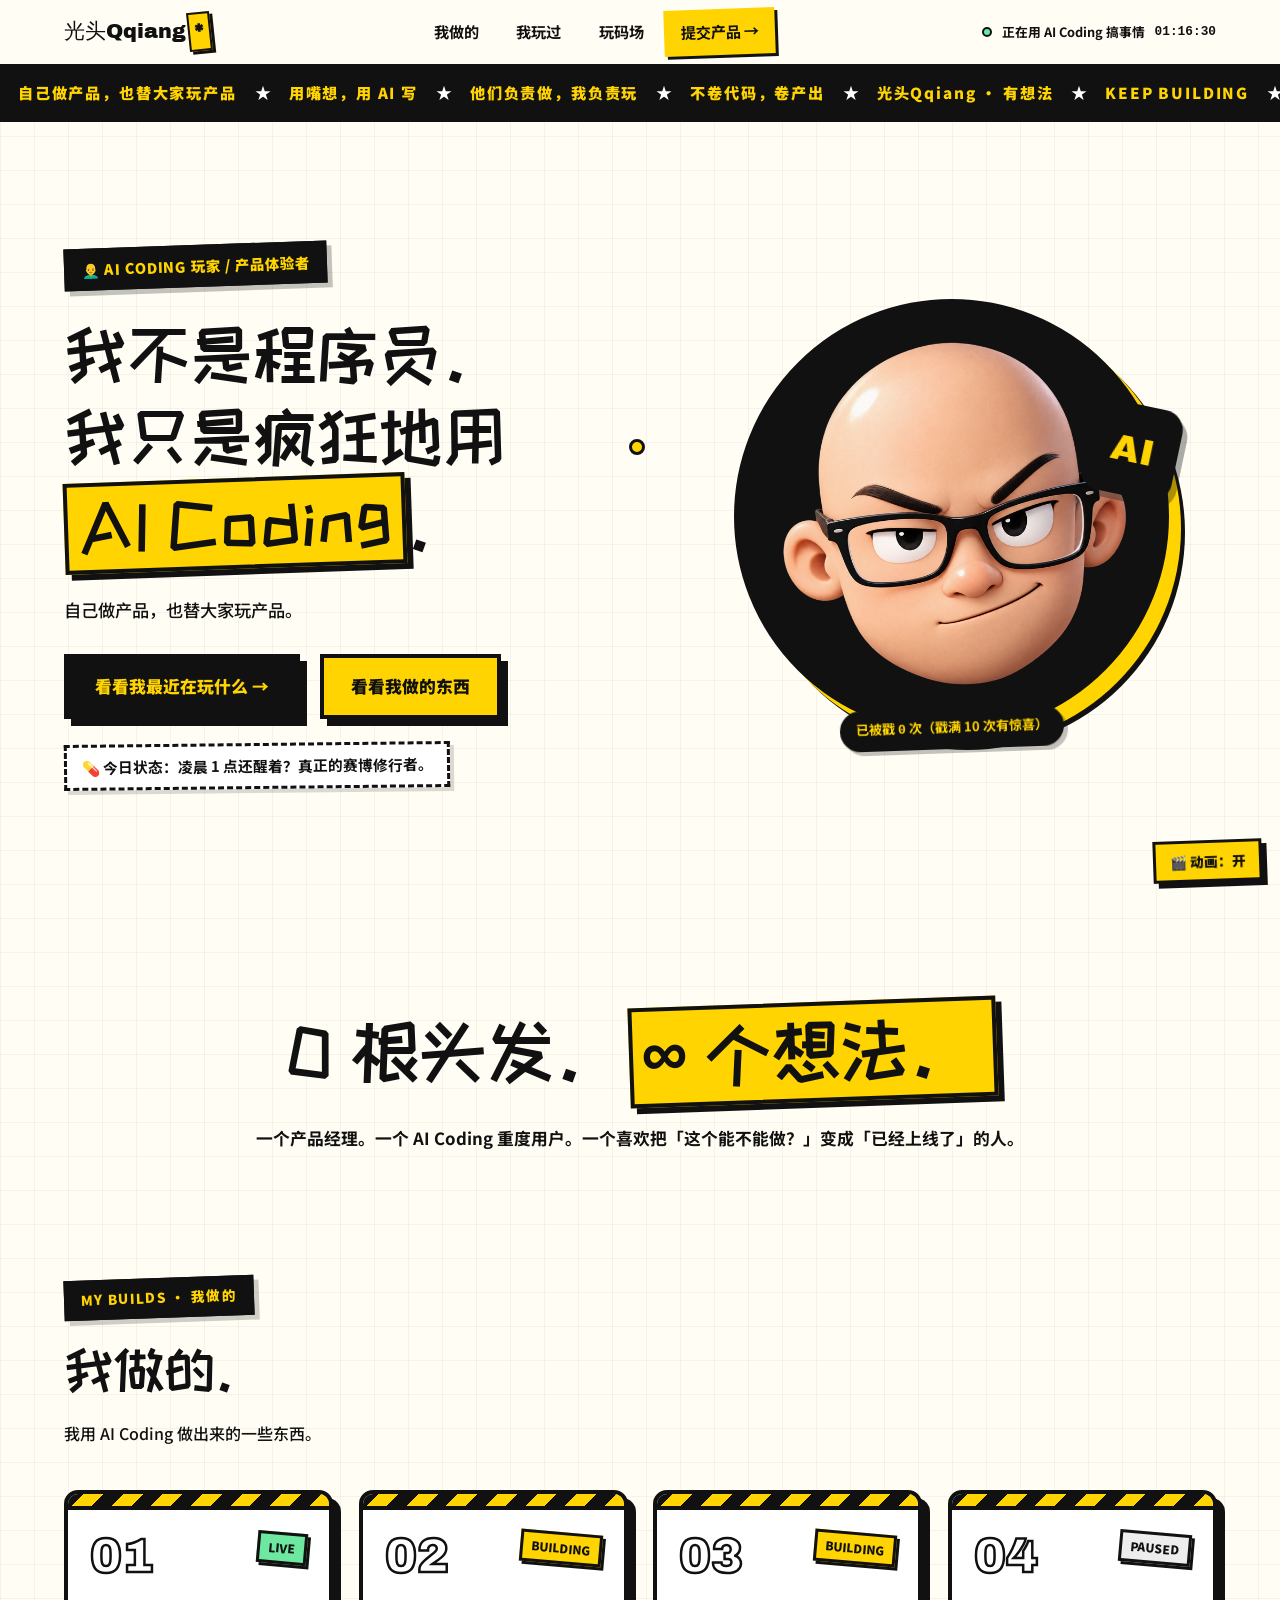
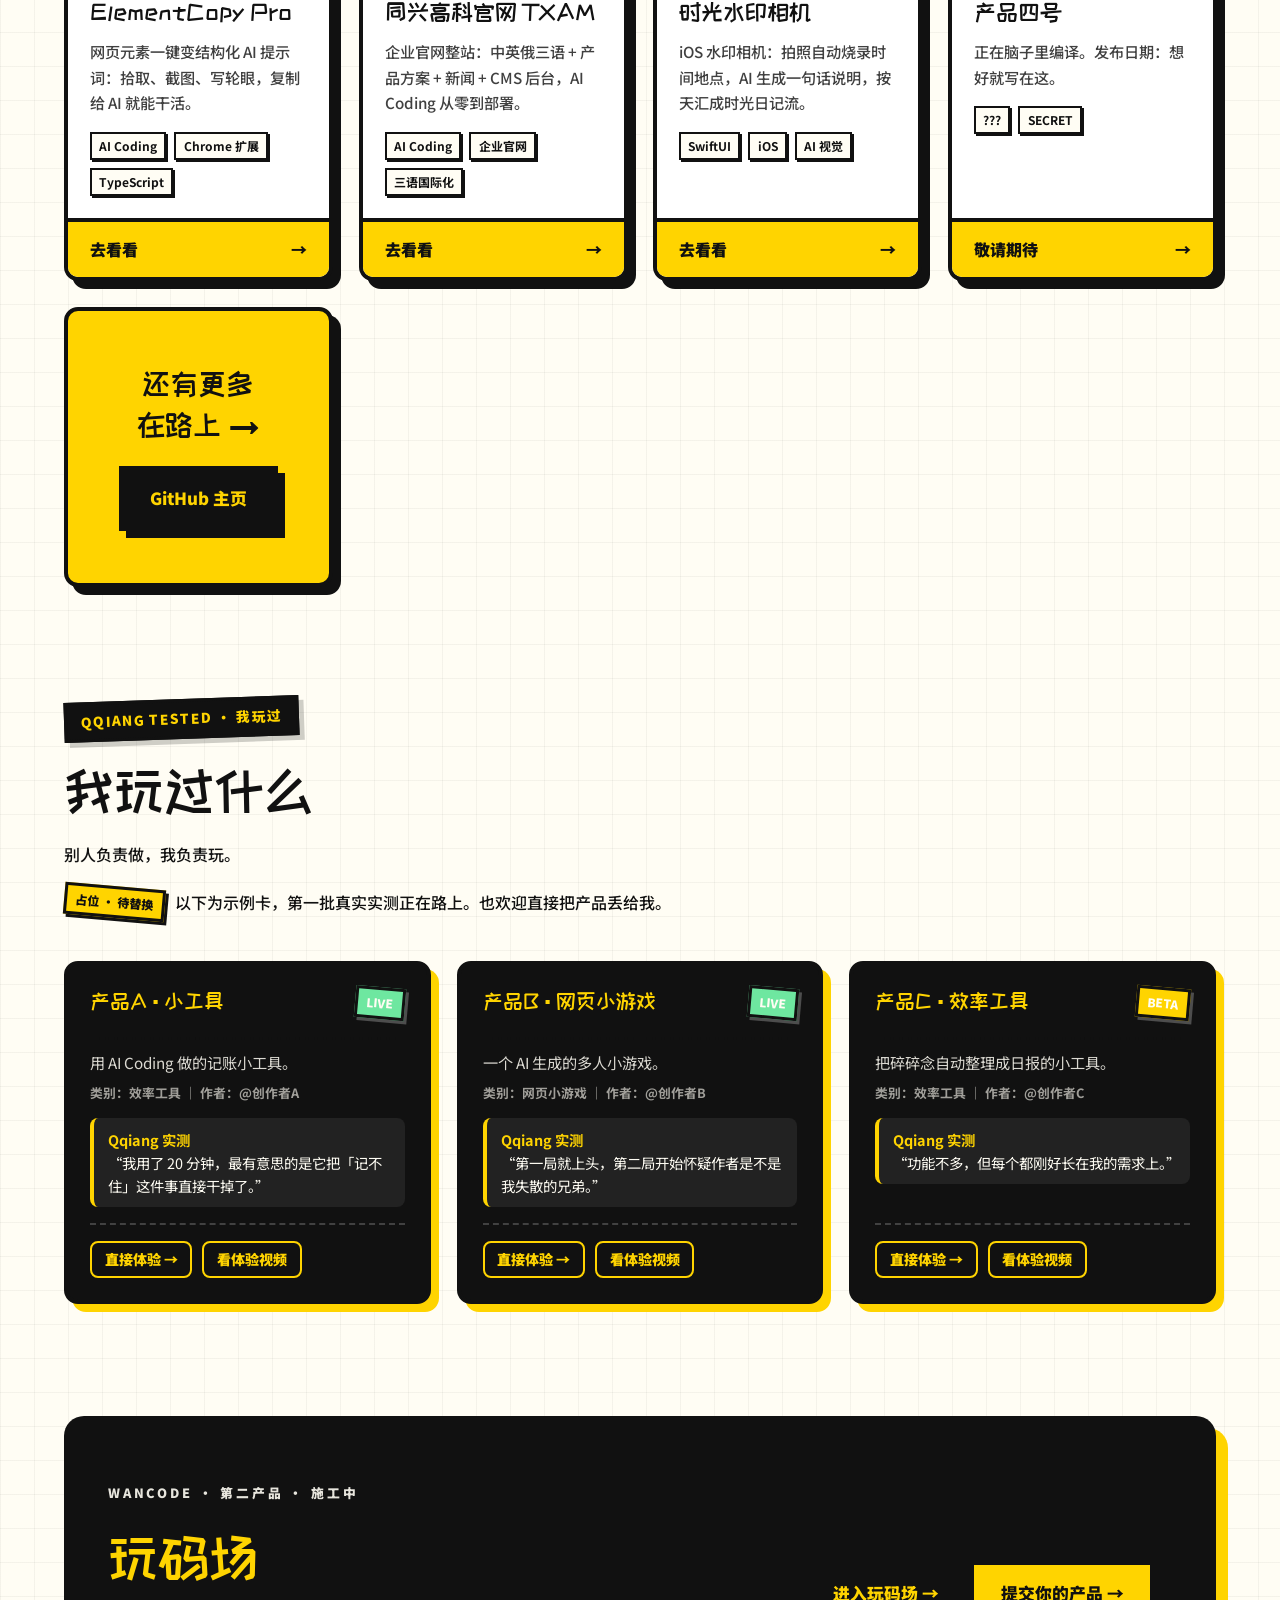
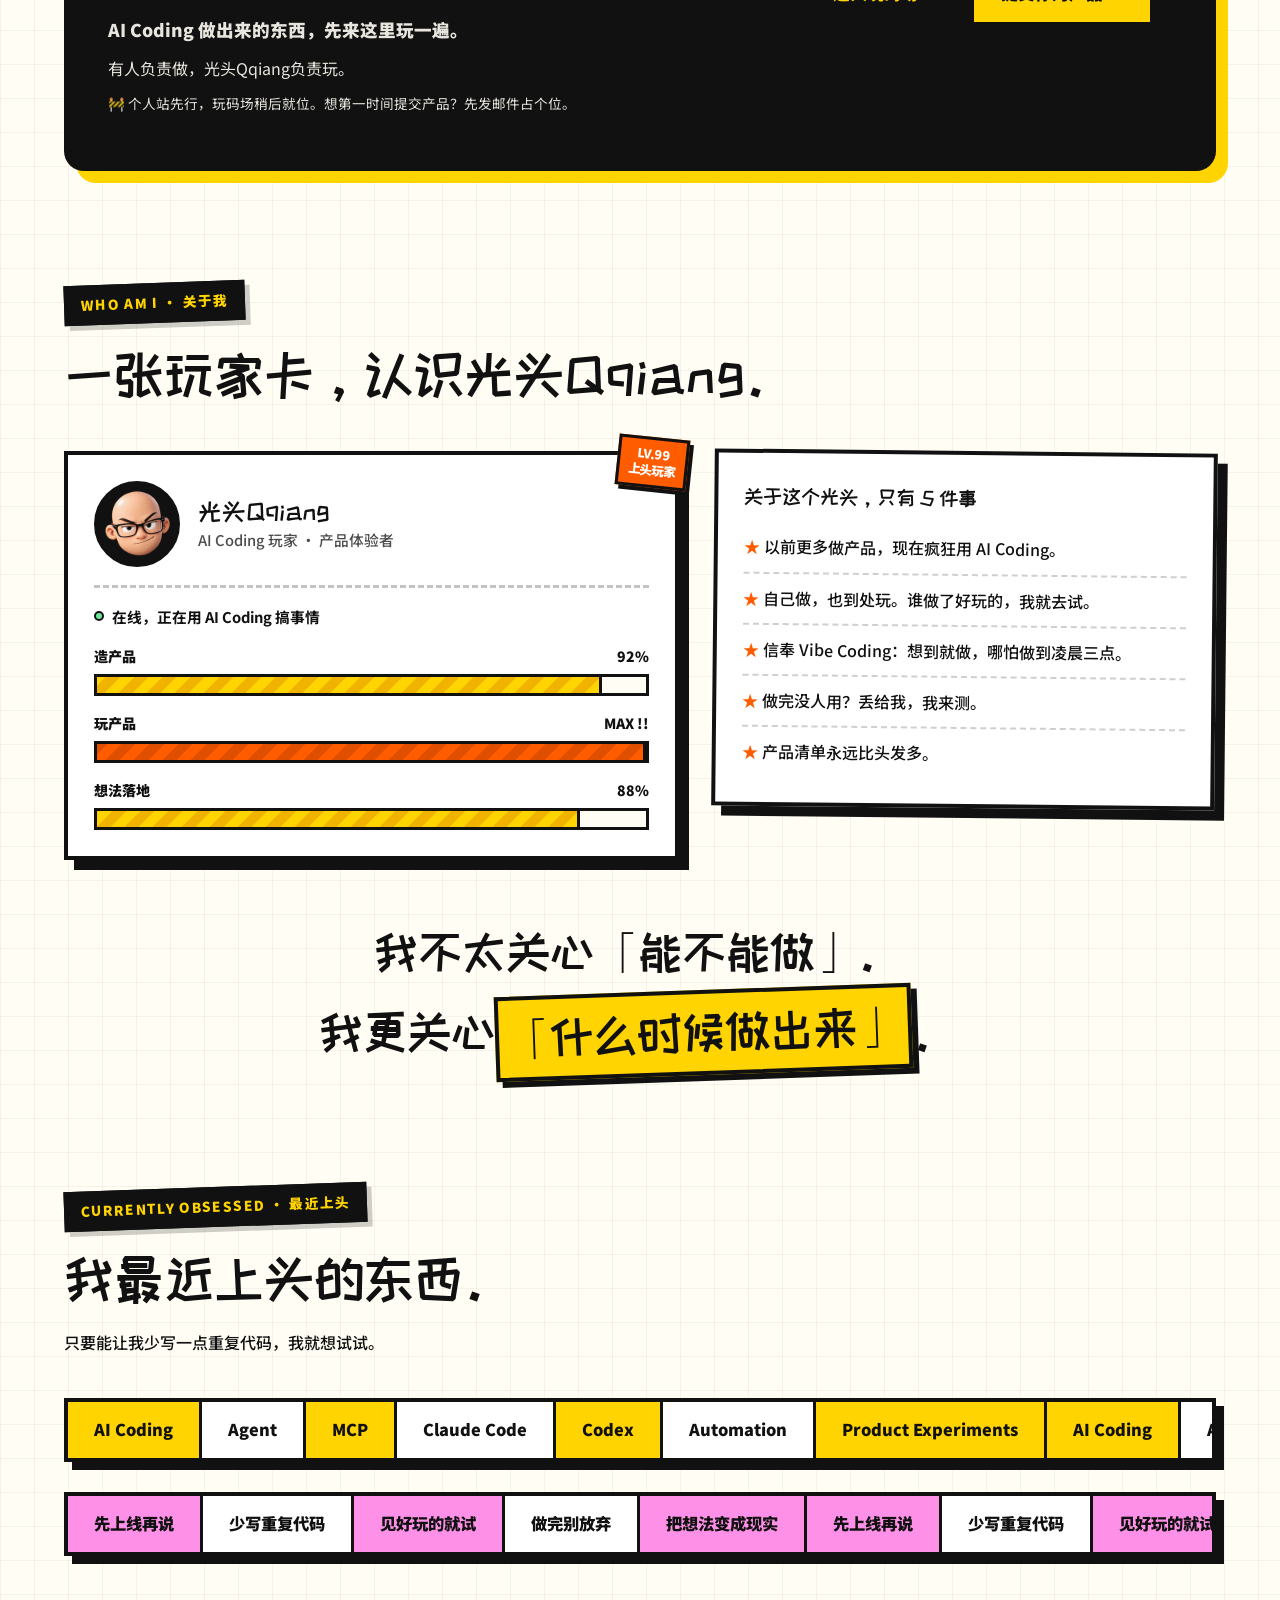
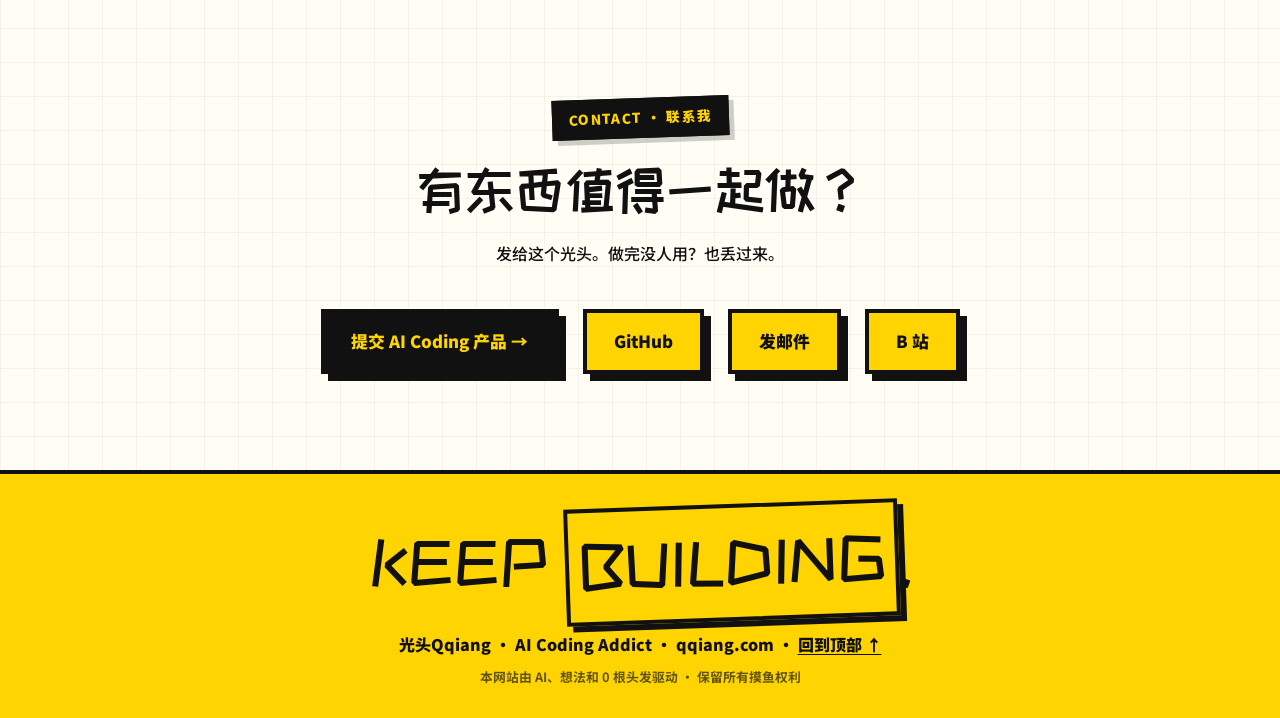
==== commit 9b9c44f3: "📷 我做的新增：时光水印相机（iOS · SwiftUI · AI 视觉）" ====
--- a/index.html
+++ b/index.html
@@ -133,12 +133,12 @@
           <div class="card-stripes"></div>
           <div class="card-body">
             <div class="card-num">03</div>
-            <span class="pill idea">EXPERIMENT</span>
-            <h3>产品三号</h3>
-            <p>想到一个小问题，就顺手做了。</p>
-            <div class="card-tags"><span>Idea</span><span>小工具</span></div>
-          </div>
-          <a class="card-link" href="#" target="_blank" rel="noopener">去看看 <i>→</i></a>
+            <span class="pill wip">BUILDING</span>
+            <h3>时光水印相机</h3>
+            <p>iOS 水印相机：拍照自动烧录时间地点，AI 生成一句话说明，按天汇成时光日记流。</p>
+            <div class="card-tags"><span>SwiftUI</span><span>iOS</span><span>AI 视觉</span></div>
+          </div>
+          <a class="card-link" href="https://github.com/Qqiang1206/memory-camera" target="_blank" rel="noopener">去看看 <i>→</i></a>
         </article>
 
         <article class="card tilt">
